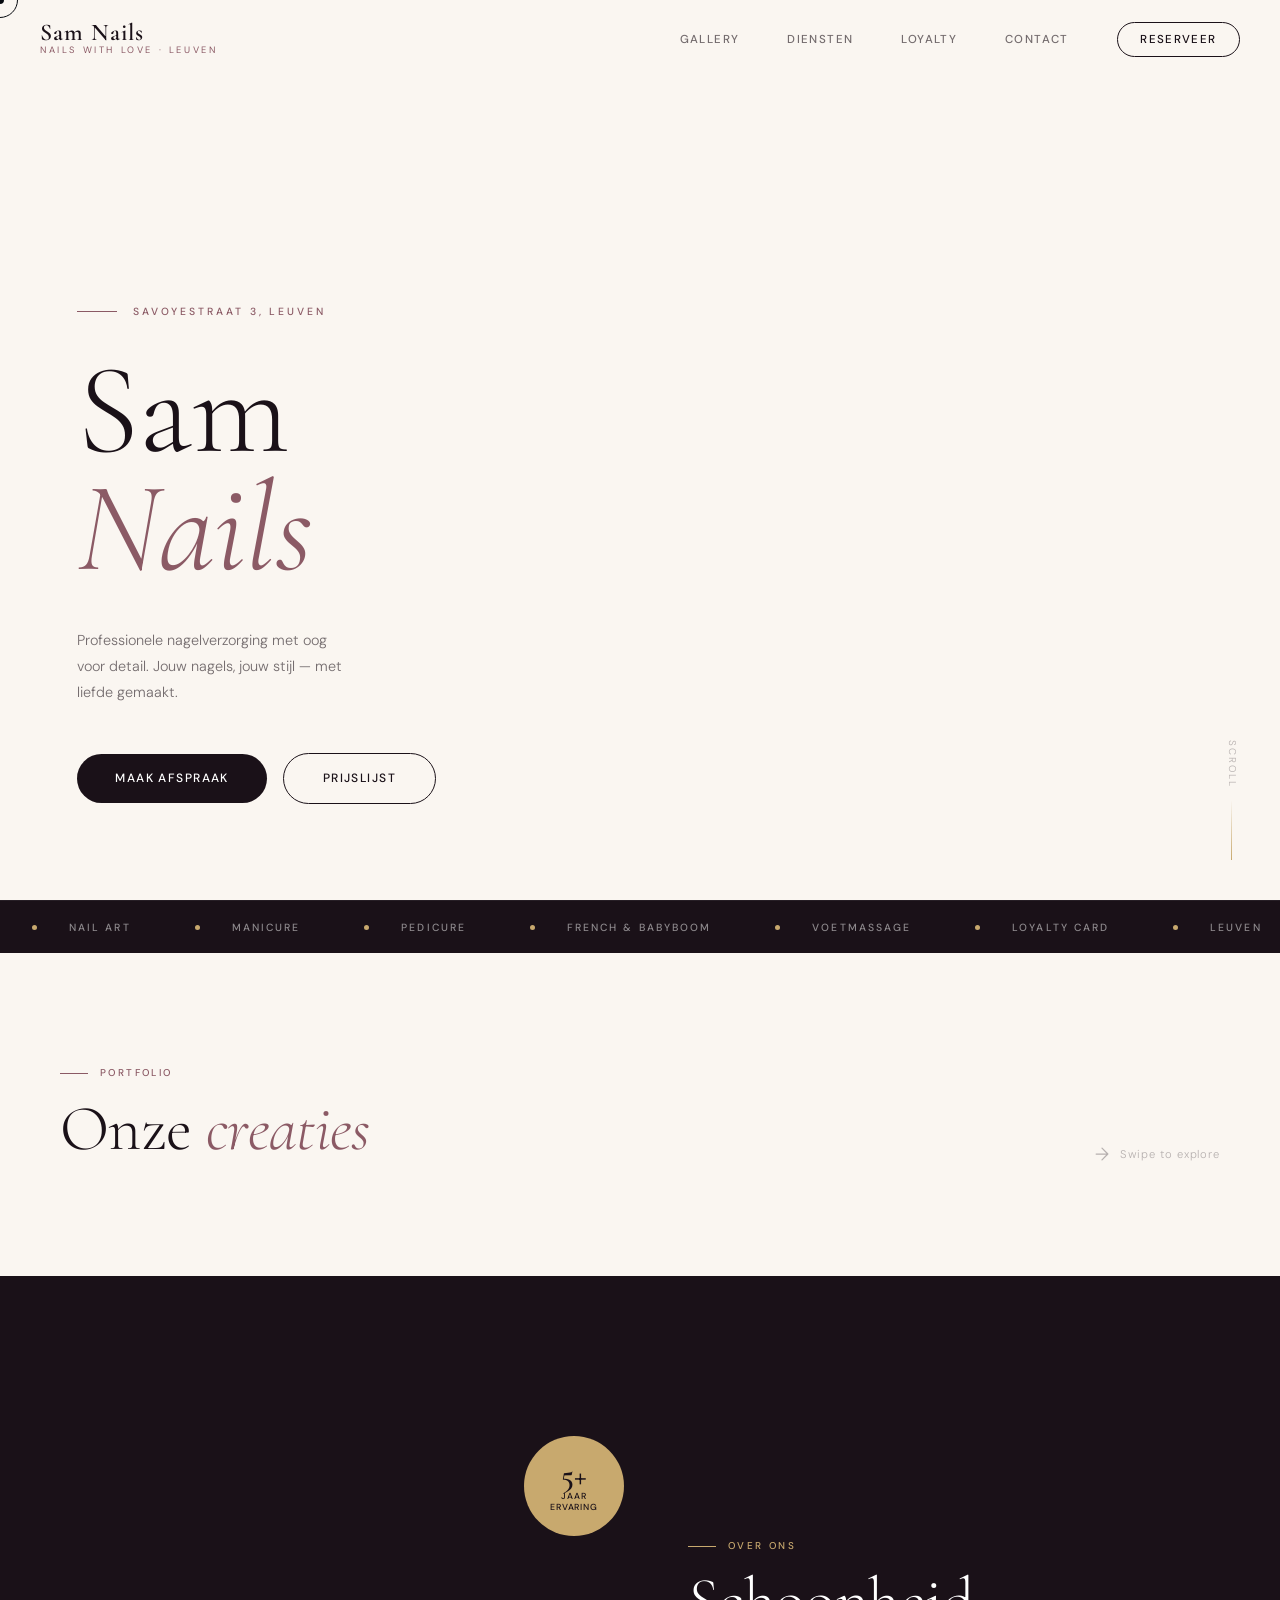
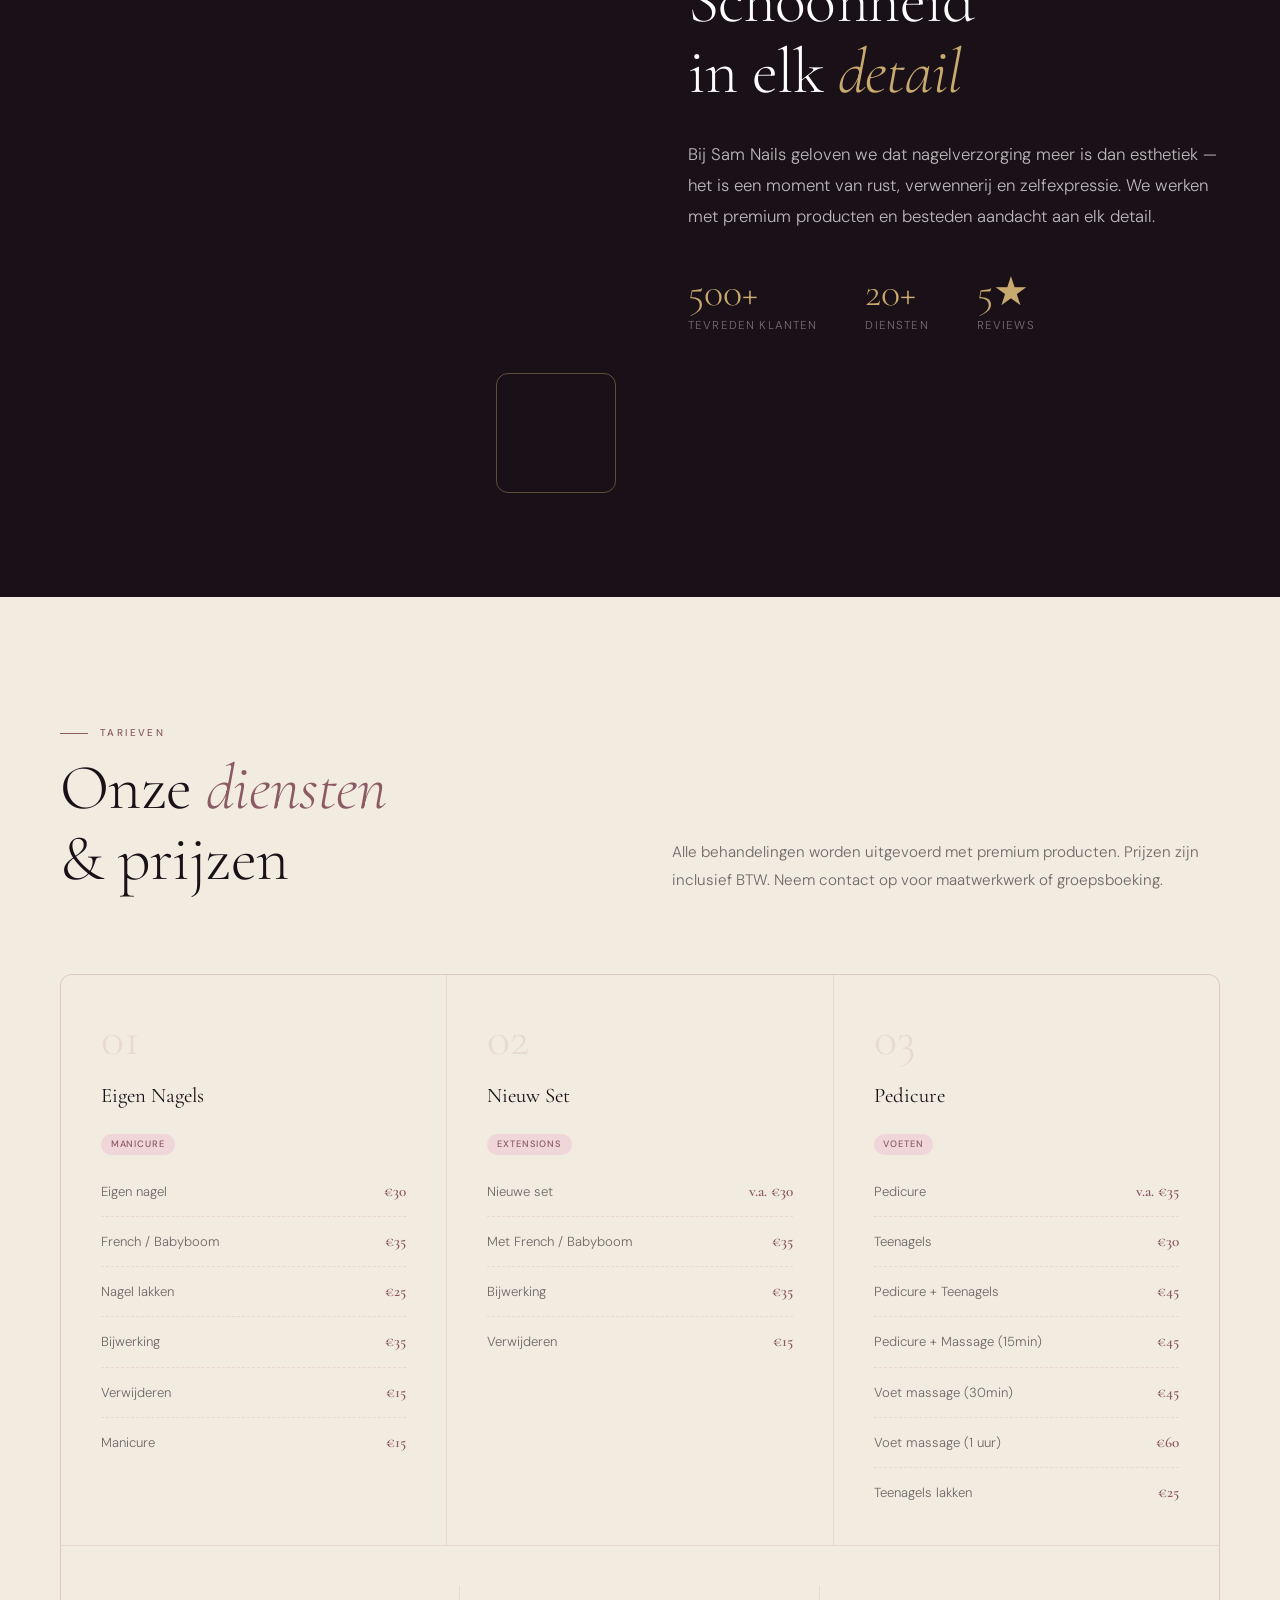
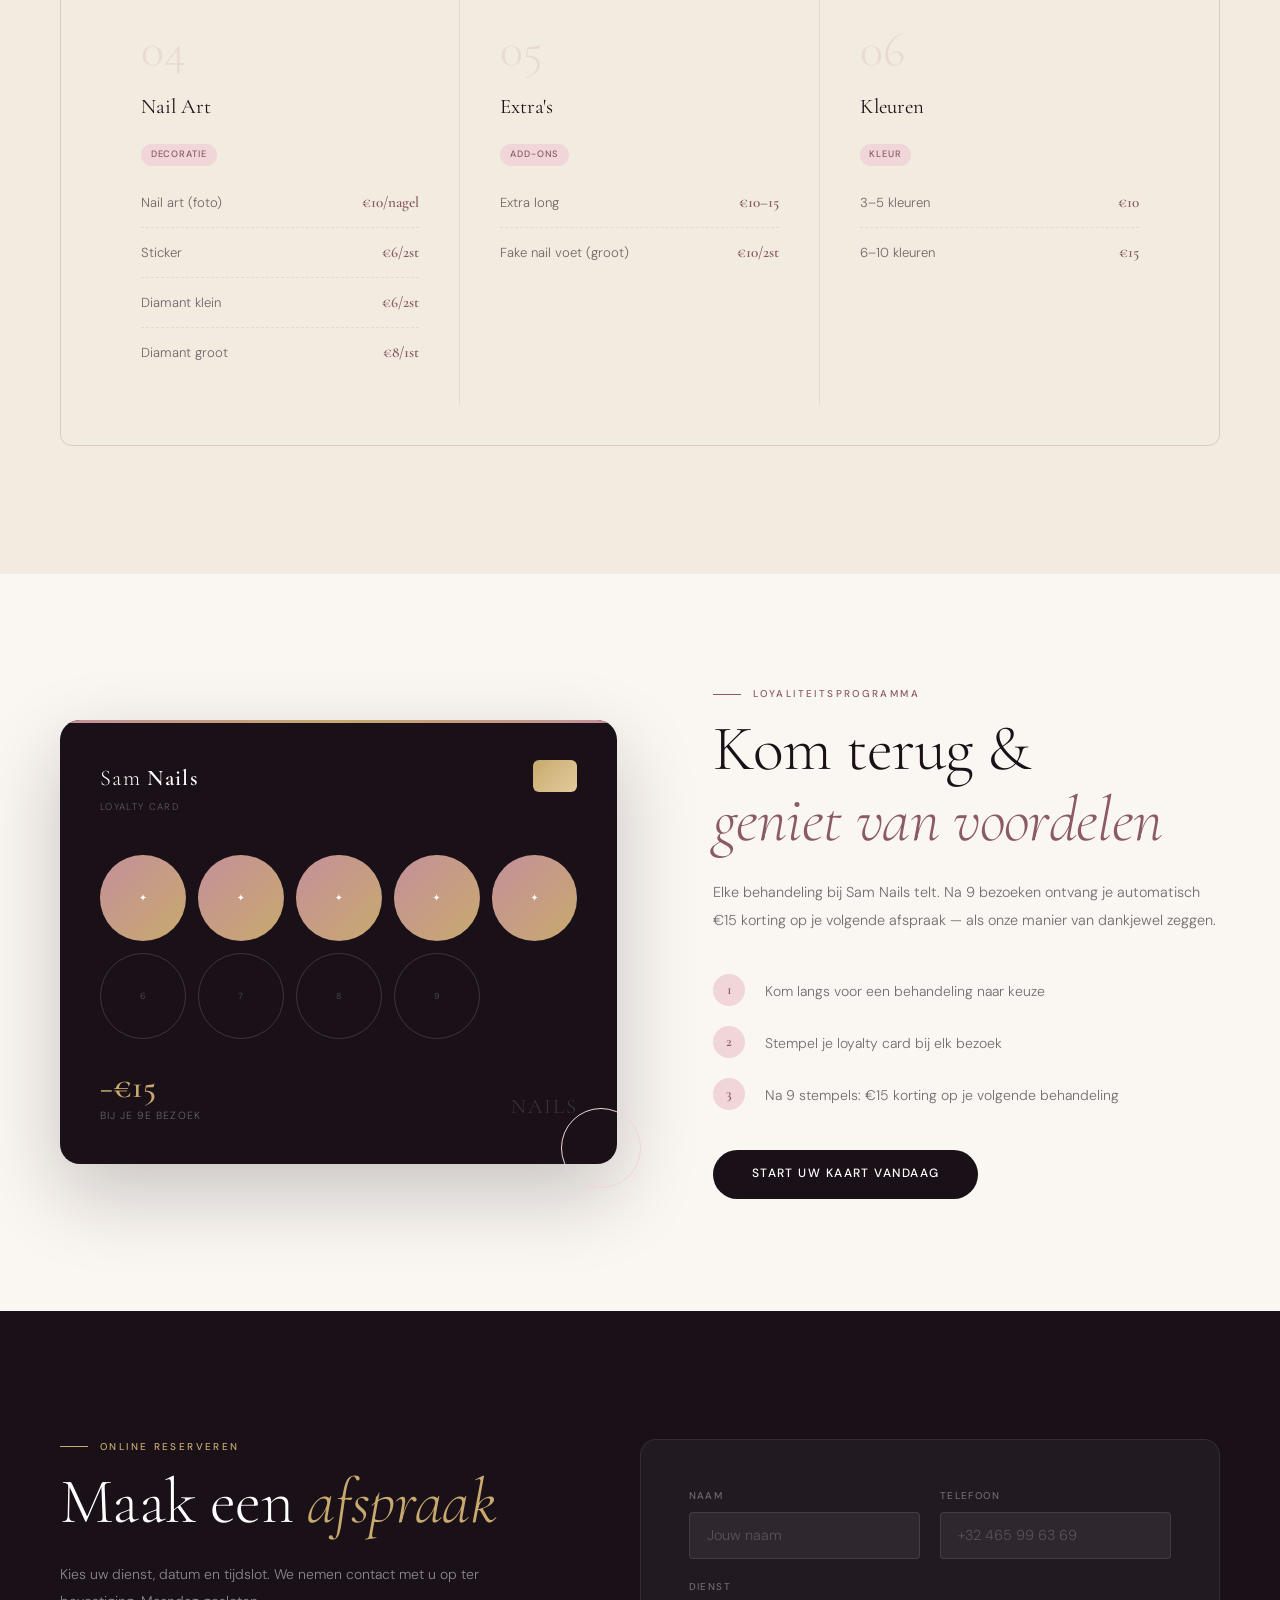
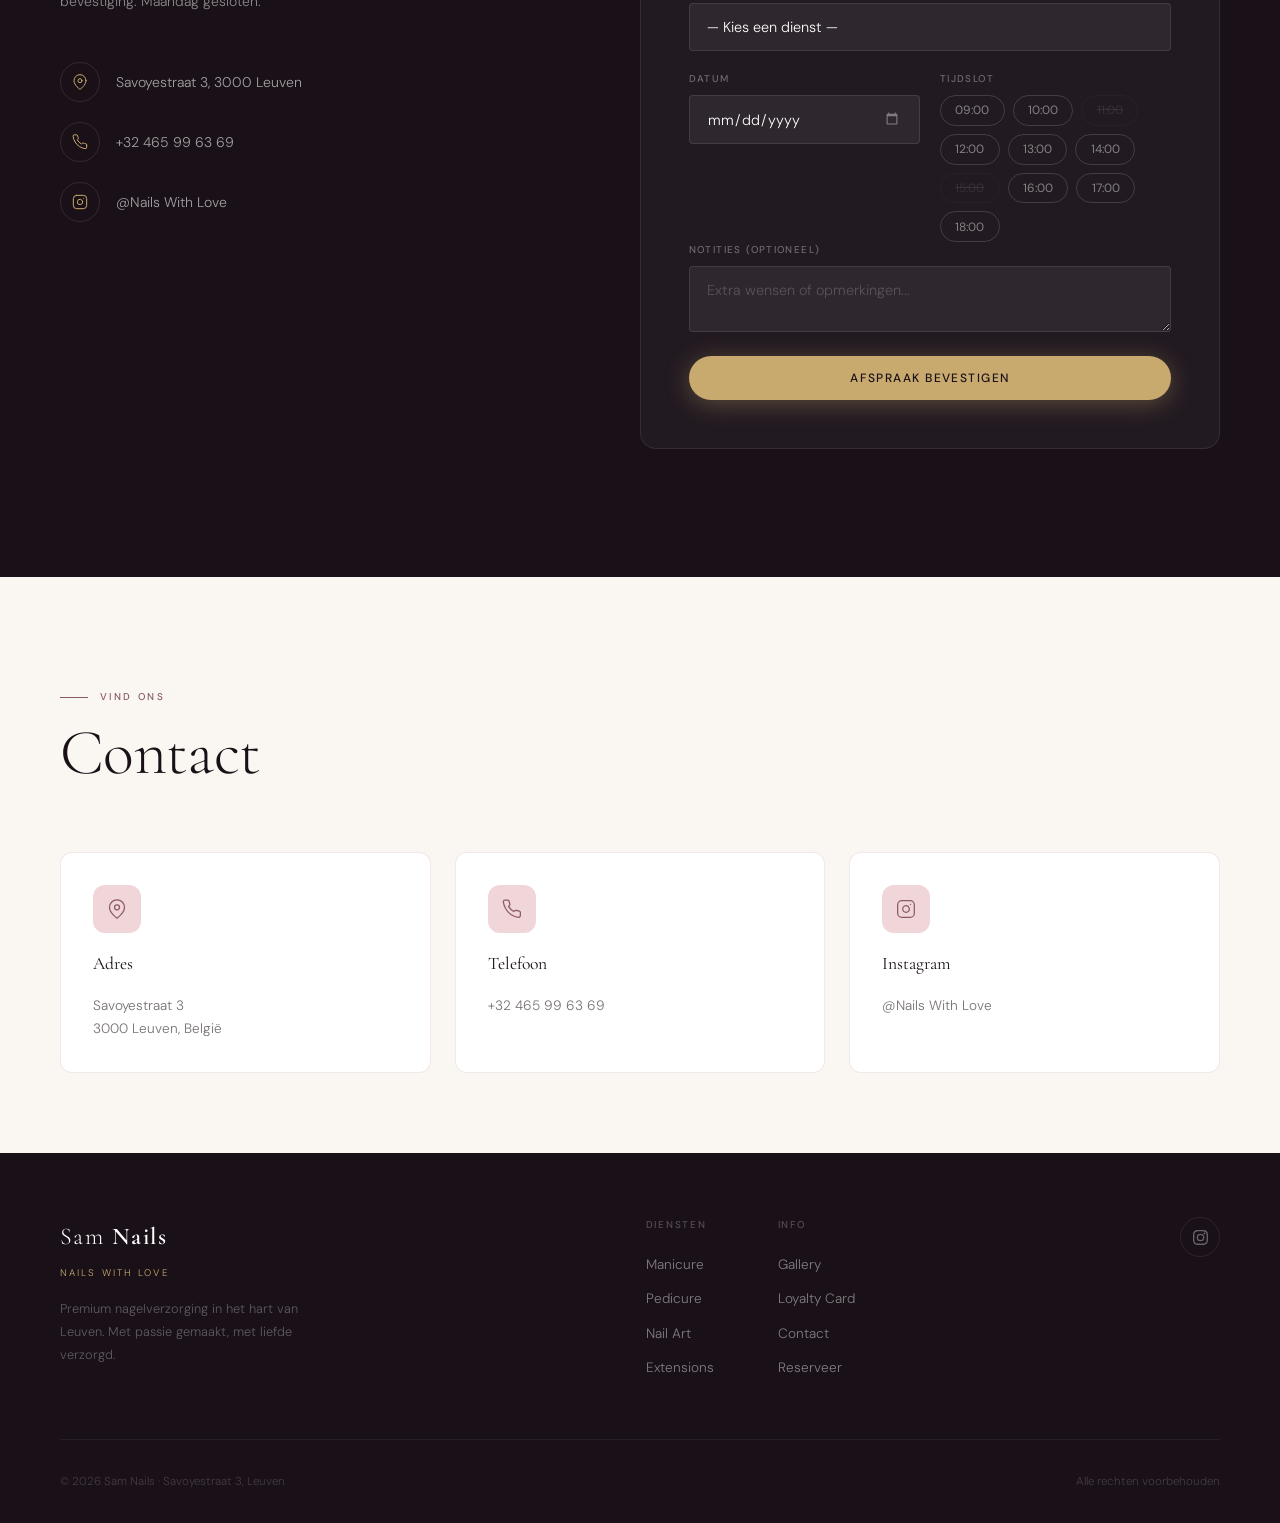
==== index.html @ f81d66c1 "Initial: Sam Nails — modern Webflow-style redesign with custom cursor, marquee, horizontal gallery, " ====
<!DOCTYPE html>
<html lang="nl">
<head>
  <meta charset="UTF-8" />
  <meta name="viewport" content="width=device-width, initial-scale=1.0" />
  <title>Sam Nails — Nails With Love · Leuven</title>
  <link rel="preconnect" href="https://fonts.googleapis.com" />
  <link rel="preconnect" href="https://fonts.gstatic.com" crossorigin />
  <link href="https://fonts.googleapis.com/css2?family=Cormorant+Garamond:ital,wght@0,300;0,400;0,600;0,700;1,300;1,400;1,600&family=DM+Sans:ital,opsz,wght@0,9..40,300;0,9..40,400;0,9..40,500;1,9..40,300&display=swap" rel="stylesheet" />
  <style>
/* ================================================================
   DESIGN TOKENS
   ================================================================ */
:root {
  --cream:   #FAF6F1;
  --ivory:   #F2EBE0;
  --blush:   #F0D5D9;
  --rose:    #C4909A;
  --rose-d:  #8B5A65;
  --gold:    #C8A96E;
  --gold-l:  #E2CC9C;
  --ink:     #1A1118;
  --ink-60:  rgba(26,17,24,0.6);
  --ink-30:  rgba(26,17,24,0.3);
  --white:   #FFFFFF;
  --border:  rgba(196,144,154,0.22);

  --serif: 'Cormorant Garamond', Georgia, serif;
  --sans:  'DM Sans', system-ui, sans-serif;

  --ease-out: cubic-bezier(0.16, 1, 0.3, 1);
  --ease-in-out: cubic-bezier(0.76, 0, 0.24, 1);

  --nav-h: 76px;
  --r: 4px;
}

/* ================================================================
   RESET
   ================================================================ */
*, *::before, *::after { box-sizing: border-box; margin: 0; padding: 0; }
html { scroll-behavior: smooth; font-size: 16px; }
body {
  background: var(--cream);
  color: var(--ink);
  font-family: var(--sans);
  font-weight: 300;
  line-height: 1.65;
  overflow-x: hidden;
  cursor: none;
}
a { color: inherit; text-decoration: none; }
img { display: block; max-width: 100%; }
button { border: none; background: none; cursor: none; font-family: inherit; }
ul { list-style: none; }
.container { max-width: 1240px; margin: 0 auto; padding: 0 2.5rem; }

/* ================================================================
   CUSTOM CURSOR
   ================================================================ */
#cursor {
  position: fixed;
  top: 0; left: 0;
  pointer-events: none;
  z-index: 9999;
  mix-blend-mode: difference;
}
.cursor-dot {
  position: absolute;
  width: 8px; height: 8px;
  background: var(--white);
  border-radius: 50%;
  transform: translate(-50%, -50%);
  transition: transform 0.1s var(--ease-out), width 0.3s var(--ease-out), height 0.3s var(--ease-out);
}
.cursor-ring {
  position: absolute;
  width: 36px; height: 36px;
  border: 1px solid var(--white);
  border-radius: 50%;
  transform: translate(-50%, -50%);
  transition: transform 0.35s var(--ease-out), width 0.3s var(--ease-out), height 0.3s var(--ease-out), opacity 0.3s;
}
body.cursor-hover .cursor-dot  { width: 56px; height: 56px; }
body.cursor-hover .cursor-ring { opacity: 0; }

/* ================================================================
   LOADER
   ================================================================ */
#loader {
  position: fixed;
  inset: 0;
  z-index: 9000;
  background: var(--ink);
  display: flex;
  align-items: center;
  justify-content: center;
  flex-direction: column;
  gap: 1.5rem;
  transition: opacity 0.7s var(--ease-out), visibility 0.7s;
}
#loader.out { opacity: 0; visibility: hidden; }
.loader-brand {
  font-family: var(--serif);
  font-size: clamp(2.5rem, 6vw, 5rem);
  font-weight: 300;
  color: var(--white);
  letter-spacing: 0.12em;
  overflow: hidden;
}
.loader-brand span {
  display: inline-block;
  transform: translateY(100%);
  animation: loaderUp 0.9s var(--ease-out) 0.2s forwards;
}
.loader-line {
  width: 0;
  height: 1px;
  background: var(--gold);
  animation: loaderLine 1.2s var(--ease-out) 0.4s forwards;
}
@keyframes loaderUp { to { transform: translateY(0); } }
@keyframes loaderLine { to { width: 180px; } }

/* ================================================================
   NAV
   ================================================================ */
.nav {
  position: fixed;
  top: 0; left: 0; right: 0;
  z-index: 500;
  height: var(--nav-h);
  display: flex;
  align-items: center;
  justify-content: space-between;
  padding: 0 2.5rem;
  transition: background 0.5s var(--ease-out);
}
.nav.scrolled {
  background: rgba(250,246,241,0.88);
  backdrop-filter: blur(24px);
  -webkit-backdrop-filter: blur(24px);
  border-bottom: 1px solid var(--border);
}
.nav-brand {
  display: flex;
  flex-direction: column;
  gap: 1px;
  line-height: 1;
}
.nav-brand-name {
  font-family: var(--serif);
  font-size: 1.5rem;
  font-weight: 600;
  letter-spacing: 0.04em;
}
.nav-brand-tag {
  font-size: 0.58rem;
  font-weight: 400;
  letter-spacing: 0.28em;
  text-transform: uppercase;
  color: var(--rose-d);
}
.nav-links {
  display: flex;
  align-items: center;
  gap: 3rem;
}
.nav-links a {
  font-size: 0.72rem;
  font-weight: 500;
  letter-spacing: 0.12em;
  text-transform: uppercase;
  color: var(--ink-60);
  transition: color 0.3s;
  position: relative;
  padding-bottom: 2px;
}
.nav-links a::after {
  content: '';
  position: absolute;
  bottom: 0; left: 0;
  width: 0; height: 1px;
  background: var(--gold);
  transition: width 0.4s var(--ease-out);
}
.nav-links a:hover { color: var(--ink); }
.nav-links a:hover::after { width: 100%; }
.nav-book {
  padding: 0.55rem 1.4rem !important;
  border: 1px solid var(--ink) !important;
  border-radius: 100px !important;
  color: var(--ink) !important;
  font-size: 0.72rem;
  transition: background 0.3s, color 0.3s !important;
}
.nav-book::after { display: none !important; }
.nav-book:hover { background: var(--ink) !important; color: var(--white) !important; }

.hamburger {
  display: none;
  flex-direction: column;
  gap: 5px;
  padding: 6px;
}
.hamburger span {
  display: block;
  width: 24px; height: 1px;
  background: var(--ink);
  transition: all 0.35s var(--ease-out);
}
.hamburger.open span:nth-child(1) { transform: translateY(6px) rotate(45deg); }
.hamburger.open span:nth-child(2) { opacity: 0; width: 0; }
.hamburger.open span:nth-child(3) { transform: translateY(-6px) rotate(-45deg); }

.mobile-menu {
  position: fixed;
  inset: var(--nav-h) 0 0 0;
  background: var(--cream);
  z-index: 499;
  display: flex;
  flex-direction: column;
  align-items: center;
  justify-content: center;
  gap: 3rem;
  clip-path: polygon(0 0, 100% 0, 100% 0, 0 0);
  transition: clip-path 0.6s var(--ease-out);
}
.mobile-menu.open { clip-path: polygon(0 0, 100% 0, 100% 100%, 0 100%); }
.mobile-menu a {
  font-family: var(--serif);
  font-size: clamp(2.5rem, 8vw, 4rem);
  font-weight: 300;
  letter-spacing: 0.04em;
  color: var(--ink);
  transition: color 0.3s;
}
.mobile-menu a:hover { color: var(--rose-d); }

/* ================================================================
   HERO
   ================================================================ */
.hero {
  position: relative;
  height: 100dvh;
  min-height: 700px;
  overflow: hidden;
  display: grid;
  grid-template-columns: 1fr 1fr;
}

.hero-left {
  position: relative;
  z-index: 2;
  display: flex;
  flex-direction: column;
  justify-content: flex-end;
  padding: 0 4rem 6rem clamp(2rem, 6vw, 6rem);
  background: var(--cream);
}

.hero-right {
  position: relative;
  overflow: hidden;
}
.hero-right img {
  position: absolute;
  inset: 0;
  width: 100%;
  height: 100%;
  object-fit: cover;
  object-position: center top;
  transform: scale(1.12);
  animation: heroReveal 1.6s var(--ease-out) 1.4s forwards;
}
@keyframes heroReveal {
  to { transform: scale(1); }
}
.hero-right::before {
  content: '';
  position: absolute;
  inset: 0;
  background: linear-gradient(to right, var(--cream) 0%, transparent 30%);
  z-index: 1;
}

.hero-overline {
  font-size: 0.65rem;
  font-weight: 500;
  letter-spacing: 0.28em;
  text-transform: uppercase;
  color: var(--rose-d);
  margin-bottom: 2rem;
  display: flex;
  align-items: center;
  gap: 1rem;
  overflow: hidden;
}
.hero-overline::before {
  content: '';
  display: block;
  width: 40px; height: 1px;
  background: var(--rose-d);
}
.hero-overline span {
  display: inline-block;
  transform: translateY(120%);
  animation: slideUp 0.9s var(--ease-out) 1.4s forwards;
}

.hero-title {
  font-family: var(--serif);
  font-weight: 300;
  line-height: 0.92;
  letter-spacing: -0.02em;
  color: var(--ink);
  overflow: hidden;
  margin-bottom: 2.5rem;
}
.hero-title .word {
  display: block;
  overflow: hidden;
}
.hero-title .word span {
  display: block;
  transform: translateY(110%);
}
.hero-title .word:nth-child(1) span { animation: slideUp 1s var(--ease-out) 1.5s forwards; font-size: clamp(5rem, 10vw, 9rem); }
.hero-title .word:nth-child(2) span { animation: slideUp 1s var(--ease-out) 1.62s forwards; font-size: clamp(5rem, 10vw, 9rem); font-style: italic; color: var(--rose-d); }

.hero-sub {
  font-size: 0.9rem;
  color: var(--ink-60);
  max-width: 280px;
  line-height: 1.8;
  margin-bottom: 3rem;
  opacity: 0;
  animation: fadeIn 0.8s var(--ease-out) 1.9s forwards;
}

.hero-actions {
  display: flex;
  gap: 1rem;
  align-items: center;
  opacity: 0;
  animation: fadeIn 0.8s var(--ease-out) 2.1s forwards;
}

.hero-scroll-hint {
  position: absolute;
  bottom: 2.5rem;
  right: 2.5rem;
  z-index: 3;
  writing-mode: vertical-rl;
  font-size: 0.62rem;
  letter-spacing: 0.2em;
  text-transform: uppercase;
  color: var(--ink-30);
  display: flex;
  align-items: center;
  gap: 0.75rem;
  opacity: 0;
  animation: fadeIn 1s var(--ease-out) 2.4s forwards;
}
.hero-scroll-hint::after {
  content: '';
  display: block;
  width: 1px; height: 60px;
  background: linear-gradient(to bottom, transparent, var(--gold));
}

@keyframes slideUp { to { transform: translateY(0); } }
@keyframes fadeIn  { to { opacity: 1; } }

/* ================================================================
   MARQUEE STRIP
   ================================================================ */
.marquee-strip {
  overflow: hidden;
  background: var(--ink);
  padding: 1.1rem 0;
  border-top: 1px solid rgba(255,255,255,0.06);
}
.marquee-track {
  display: flex;
  gap: 0;
  width: max-content;
  animation: marquee 22s linear infinite;
}
.marquee-item {
  display: flex;
  align-items: center;
  gap: 2rem;
  padding: 0 2rem;
  white-space: nowrap;
  font-size: 0.65rem;
  font-weight: 500;
  letter-spacing: 0.2em;
  text-transform: uppercase;
  color: rgba(255,255,255,0.5);
}
.marquee-item .dot {
  width: 5px; height: 5px;
  border-radius: 50%;
  background: var(--gold);
  flex-shrink: 0;
}
@keyframes marquee { to { transform: translateX(-50%); } }

/* ================================================================
   GALLERY SCROLL (horizontal)
   ================================================================ */
.gallery-section {
  padding: 7rem 0 0;
  overflow: hidden;
}
.gallery-header {
  display: flex;
  align-items: flex-end;
  justify-content: space-between;
  margin-bottom: 3rem;
  padding: 0 2.5rem;
  max-width: 1240px;
  margin-left: auto;
  margin-right: auto;
}
.label-tag {
  font-size: 0.62rem;
  font-weight: 500;
  letter-spacing: 0.24em;
  text-transform: uppercase;
  color: var(--rose-d);
  margin-bottom: 0.75rem;
  display: flex;
  align-items: center;
  gap: 0.75rem;
}
.label-tag::before {
  content: '';
  display: block;
  width: 28px; height: 1px;
  background: var(--rose-d);
}
.section-heading {
  font-family: var(--serif);
  font-size: clamp(2.5rem, 5vw, 4rem);
  font-weight: 300;
  line-height: 1.1;
  letter-spacing: -0.01em;
}
.section-heading em { font-style: italic; color: var(--rose-d); }
.gallery-scroll-hint {
  font-size: 0.7rem;
  color: var(--ink-30);
  letter-spacing: 0.08em;
  display: flex;
  align-items: center;
  gap: 0.5rem;
}
.gallery-scroll-hint svg { width: 20px; height: 20px; stroke: var(--ink-30); }

.gallery-track {
  display: flex;
  gap: 1.2rem;
  padding: 0 2.5rem 4rem;
  overflow-x: auto;
  scroll-snap-type: x mandatory;
  scrollbar-width: none;
  -ms-overflow-style: none;
  cursor: grab;
}
.gallery-track:active { cursor: grabbing; }
.gallery-track::-webkit-scrollbar { display: none; }

.gallery-card {
  flex-shrink: 0;
  scroll-snap-align: start;
  position: relative;
  overflow: hidden;
  border-radius: 12px;
}
.gallery-card img {
  width: 100%;
  height: 100%;
  object-fit: cover;
  display: block;
  transition: transform 0.7s var(--ease-out);
}
.gallery-card:hover img { transform: scale(1.06); }
.gallery-card-label {
  position: absolute;
  bottom: 1.2rem;
  left: 1.2rem;
  background: rgba(250,246,241,0.92);
  backdrop-filter: blur(8px);
  padding: 0.4rem 0.9rem;
  border-radius: 100px;
  font-size: 0.7rem;
  font-weight: 500;
  letter-spacing: 0.08em;
  color: var(--ink);
  transform: translateY(8px);
  opacity: 0;
  transition: transform 0.4s var(--ease-out), opacity 0.4s;
}
.gallery-card:hover .gallery-card-label { opacity: 1; transform: translateY(0); }

.gc-tall  { width: 280px; height: 420px; }
.gc-short { width: 260px; height: 340px; align-self: flex-end; }
.gc-wide  { width: 340px; height: 380px; }

/* ================================================================
   ABOUT / PHILOSOPHY
   ================================================================ */
.about-section {
  padding: 8rem 0;
  background: var(--ink);
  color: var(--white);
  position: relative;
  overflow: hidden;
}
.about-inner {
  display: grid;
  grid-template-columns: 1fr 1fr;
  gap: 6rem;
  align-items: center;
}
.about-img-wrap {
  position: relative;
}
.about-img-frame {
  position: relative;
  border-radius: 12px;
  overflow: hidden;
  aspect-ratio: 4/5;
}
.about-img-frame img {
  width: 100%;
  height: 100%;
  object-fit: cover;
  display: block;
}
.about-img-accent {
  position: absolute;
  bottom: -1.5rem;
  right: -1.5rem;
  width: 120px; height: 120px;
  border: 1px solid rgba(200,169,110,0.4);
  border-radius: 12px;
}
.about-badge {
  position: absolute;
  top: 2rem; right: -2rem;
  width: 100px; height: 100px;
  background: var(--gold);
  border-radius: 50%;
  display: flex;
  flex-direction: column;
  align-items: center;
  justify-content: center;
  gap: 0;
}
.about-badge-num {
  font-family: var(--serif);
  font-size: 2rem;
  font-weight: 600;
  color: var(--ink);
  line-height: 1;
}
.about-badge-text {
  font-size: 0.55rem;
  font-weight: 500;
  letter-spacing: 0.1em;
  text-transform: uppercase;
  color: var(--ink);
  text-align: center;
  line-height: 1.3;
}

.about-content .label-tag { color: var(--gold); }
.about-content .label-tag::before { background: var(--gold); }
.about-content .section-heading { color: var(--white); margin-bottom: 2rem; }
.about-content .section-heading em { color: var(--gold); }
.about-lead {
  font-size: 1.05rem;
  color: rgba(255,255,255,0.7);
  line-height: 1.85;
  margin-bottom: 2.5rem;
}
.about-stats {
  display: flex;
  gap: 3rem;
}
.stat-num {
  font-family: var(--serif);
  font-size: 2.5rem;
  font-weight: 300;
  color: var(--gold);
  line-height: 1;
  margin-bottom: 0.25rem;
}
.stat-label {
  font-size: 0.72rem;
  letter-spacing: 0.1em;
  text-transform: uppercase;
  color: rgba(255,255,255,0.4);
}

/* ================================================================
   SERVICES / PRICE
   ================================================================ */
.services-section {
  padding: 8rem 0;
  background: var(--ivory);
}
.services-header {
  display: grid;
  grid-template-columns: 1fr 1fr;
  gap: 4rem;
  margin-bottom: 5rem;
  align-items: end;
}
.services-intro {
  font-size: 0.95rem;
  color: var(--ink-60);
  line-height: 1.85;
}
.services-grid {
  display: grid;
  grid-template-columns: repeat(3, 1fr);
  gap: 1px;
  background: var(--border);
  border: 1px solid var(--border);
  border-radius: 12px;
  overflow: hidden;
}
.service-block {
  background: var(--ivory);
  padding: 2.5rem;
  transition: background 0.4s var(--ease-out);
  position: relative;
}
.service-block:hover { background: var(--cream); }
.service-num {
  font-family: var(--serif);
  font-size: 3rem;
  font-weight: 300;
  color: rgba(196,144,154,0.2);
  line-height: 1;
  margin-bottom: 1rem;
  transition: color 0.4s;
}
.service-block:hover .service-num { color: var(--rose); }
.service-name {
  font-family: var(--serif);
  font-size: 1.3rem;
  font-weight: 400;
  margin-bottom: 0.5rem;
}
.service-items {
  margin-top: 1.5rem;
  display: flex;
  flex-direction: column;
  gap: 0.75rem;
}
.service-item {
  display: flex;
  justify-content: space-between;
  align-items: baseline;
  gap: 0.5rem;
  font-size: 0.82rem;
  color: var(--ink-60);
  padding-bottom: 0.75rem;
  border-bottom: 1px dashed var(--border);
}
.service-item:last-child { border-bottom: none; padding-bottom: 0; }
.service-price {
  font-family: var(--serif);
  font-size: 0.95rem;
  font-weight: 600;
  color: var(--rose-d);
  white-space: nowrap;
}
.service-tag {
  display: inline-block;
  background: var(--blush);
  color: var(--rose-d);
  font-size: 0.58rem;
  font-weight: 500;
  letter-spacing: 0.1em;
  text-transform: uppercase;
  padding: 0.2rem 0.6rem;
  border-radius: 100px;
  margin-top: 0.75rem;
}

/* FULL-WIDTH SERVICE */
.service-block-full {
  grid-column: 1 / -1;
  display: grid;
  grid-template-columns: 1fr 1fr 1fr;
  gap: 0;
}
.service-block-full .service-inner {
  padding: 2.5rem;
  border-right: 1px solid var(--border);
}
.service-block-full .service-inner:last-child { border-right: none; }

/* ================================================================
   LOYALTY
   ================================================================ */
.loyalty-section {
  padding: 7rem 0;
  background: var(--cream);
  overflow: hidden;
}
.loyalty-inner {
  display: grid;
  grid-template-columns: 1.1fr 1fr;
  gap: 6rem;
  align-items: center;
}
.loyalty-visual {
  position: relative;
}
.loyalty-card-ui {
  background: var(--ink);
  border-radius: 20px;
  padding: 2.5rem;
  position: relative;
  overflow: hidden;
  box-shadow: 0 30px 80px rgba(26,17,24,0.22);
}
.loyalty-card-ui::before {
  content: '';
  position: absolute;
  top: 0; left: 0; right: 0;
  height: 3px;
  background: linear-gradient(90deg, var(--rose), var(--gold), var(--rose));
}
.lc-top {
  display: flex;
  justify-content: space-between;
  align-items: flex-start;
  margin-bottom: 2.5rem;
}
.lc-brand {
  font-family: var(--serif);
  font-size: 1.4rem;
  font-weight: 300;
  color: var(--white);
  letter-spacing: 0.06em;
}
.lc-brand strong { font-weight: 600; }
.lc-chip {
  width: 44px; height: 32px;
  background: linear-gradient(135deg, var(--gold), var(--gold-l));
  border-radius: 6px;
}
.lc-dots {
  display: grid;
  grid-template-columns: repeat(5, 1fr);
  gap: 0.75rem;
  margin-bottom: 2rem;
}
.lc-dot {
  aspect-ratio: 1;
  border-radius: 50%;
  border: 1px solid rgba(255,255,255,0.15);
  display: flex;
  align-items: center;
  justify-content: center;
  font-size: 0.55rem;
  color: rgba(255,255,255,0.25);
  transition: all 0.3s;
}
.lc-dot.filled {
  background: linear-gradient(135deg, var(--rose), var(--gold));
  border-color: transparent;
  color: var(--white);
}
.lc-dot.filled::after { content: '✦'; font-size: 0.6rem; }
.lc-dot:not(.filled)::after { content: attr(data-n); }
.lc-bottom {
  display: flex;
  justify-content: space-between;
  align-items: flex-end;
}
.lc-reward {
  font-family: var(--serif);
  font-size: 2rem;
  font-weight: 600;
  color: var(--gold);
  line-height: 1;
}
.lc-reward-label {
  font-size: 0.65rem;
  color: rgba(255,255,255,0.35);
  letter-spacing: 0.1em;
  text-transform: uppercase;
  margin-top: 0.25rem;
}
.loyalty-deco {
  position: absolute;
  bottom: -1.5rem;
  right: -1.5rem;
  width: 80px; height: 80px;
  border: 1px solid var(--blush);
  border-radius: 50%;
}

.loyalty-text .label-tag { margin-bottom: 0.75rem; }
.loyalty-text .section-heading { margin-bottom: 1.5rem; }
.loyalty-text .section-heading em { color: var(--rose-d); }
.loyalty-desc {
  font-size: 0.9rem;
  color: var(--ink-60);
  line-height: 1.9;
  margin-bottom: 2.5rem;
}
.loyalty-steps {
  display: flex;
  flex-direction: column;
  gap: 1.25rem;
  margin-bottom: 2.5rem;
}
.loyalty-step {
  display: flex;
  gap: 1.25rem;
  align-items: flex-start;
}
.step-num {
  flex-shrink: 0;
  width: 32px; height: 32px;
  background: var(--blush);
  border-radius: 50%;
  display: flex;
  align-items: center;
  justify-content: center;
  font-family: var(--serif);
  font-size: 0.9rem;
  font-weight: 600;
  color: var(--rose-d);
}
.step-text {
  font-size: 0.875rem;
  color: var(--ink-60);
  padding-top: 0.35rem;
  line-height: 1.6;
}

/* ================================================================
   BOOKING
   ================================================================ */
.booking-section {
  padding: 8rem 0;
  background: var(--ink);
  color: var(--white);
}
.booking-inner {
  display: grid;
  grid-template-columns: 1fr 1.2fr;
  gap: 6rem;
  align-items: start;
}
.booking-info .label-tag { color: var(--gold); }
.booking-info .label-tag::before { background: var(--gold); }
.booking-info .section-heading { color: var(--white); margin-bottom: 1.5rem; }
.booking-info .section-heading em { color: var(--gold); }
.booking-info-text {
  font-size: 0.875rem;
  color: rgba(255,255,255,0.5);
  line-height: 1.9;
  margin-bottom: 3rem;
}
.booking-contact-list {
  display: flex;
  flex-direction: column;
  gap: 1.25rem;
}
.booking-contact-item {
  display: flex;
  align-items: center;
  gap: 1rem;
  font-size: 0.875rem;
  color: rgba(255,255,255,0.6);
}
.booking-contact-icon {
  width: 40px; height: 40px;
  border: 1px solid rgba(255,255,255,0.1);
  border-radius: 50%;
  display: flex;
  align-items: center;
  justify-content: center;
  flex-shrink: 0;
}
.booking-contact-icon svg { width: 16px; height: 16px; stroke: var(--gold); fill: none; stroke-width: 1.5; stroke-linecap: round; stroke-linejoin: round; }

/* FORM */
.booking-form-wrap {
  background: rgba(255,255,255,0.04);
  border: 1px solid rgba(255,255,255,0.08);
  border-radius: 16px;
  padding: 3rem;
}
.form-row {
  display: grid;
  grid-template-columns: 1fr 1fr;
  gap: 1.25rem;
}
.form-group {
  display: flex;
  flex-direction: column;
  gap: 0.5rem;
  margin-bottom: 1.25rem;
}
.form-group:last-child { margin-bottom: 0; }
.form-label {
  font-size: 0.62rem;
  font-weight: 500;
  letter-spacing: 0.14em;
  text-transform: uppercase;
  color: rgba(255,255,255,0.35);
}
.form-group input,
.form-group select,
.form-group textarea {
  background: rgba(255,255,255,0.06);
  border: 1px solid rgba(255,255,255,0.1);
  border-radius: var(--r);
  color: var(--white);
  font-family: var(--sans);
  font-size: 0.9rem;
  font-weight: 300;
  padding: 0.85rem 1.1rem;
  outline: none;
  width: 100%;
  transition: border-color 0.3s, background 0.3s;
  -webkit-appearance: none;
}
.form-group input::placeholder,
.form-group textarea::placeholder { color: rgba(255,255,255,0.2); }
.form-group input:focus,
.form-group select:focus,
.form-group textarea:focus {
  border-color: var(--gold);
  background: rgba(255,255,255,0.09);
}
.form-group select option { background: var(--ink); color: var(--white); }
.form-group input[type="date"]::-webkit-calendar-picker-indicator {
  filter: invert(1) opacity(0.4);
  cursor: pointer;
}
.form-error {
  font-size: 0.68rem;
  color: #e08080;
  display: none;
}
.has-error .form-error { display: block; }
.has-error input, .has-error select { border-color: #e08080 !important; }

.slots-wrap { display: flex; flex-wrap: wrap; gap: 0.5rem; }
.slot-btn {
  padding: 0.4rem 0.9rem;
  font-size: 0.75rem;
  font-weight: 400;
  border: 1px solid rgba(255,255,255,0.15);
  border-radius: 100px;
  color: rgba(255,255,255,0.45);
  background: transparent;
  transition: all 0.25s;
  font-family: var(--sans);
}
.slot-btn:hover:not(:disabled) { border-color: var(--gold); color: var(--gold); }
.slot-btn.active { background: var(--gold); border-color: var(--gold); color: var(--ink); font-weight: 500; }
.slot-btn:disabled { opacity: 0.2; cursor: not-allowed; text-decoration: line-through; }

.booking-success {
  display: none;
  flex-direction: column;
  align-items: center;
  text-align: center;
  gap: 1.5rem;
  padding: 4rem 2rem;
}
.booking-success.show { display: flex; animation: fadeIn 0.5s var(--ease-out); }
.success-icon {
  width: 72px; height: 72px;
  background: linear-gradient(135deg, var(--rose), var(--gold));
  border-radius: 50%;
  display: flex;
  align-items: center;
  justify-content: center;
  font-size: 1.8rem;
  animation: popIn 0.5s var(--ease-out);
}
@keyframes popIn { from { transform: scale(0); } to { transform: scale(1); } }
.booking-success h3 { font-family: var(--serif); font-size: 2rem; font-weight: 300; color: var(--white); }
.booking-success p { color: rgba(255,255,255,0.45); font-size: 0.875rem; }

/* ================================================================
   BUTTONS
   ================================================================ */
.btn {
  display: inline-flex;
  align-items: center;
  justify-content: center;
  gap: 0.5rem;
  padding: 0.9rem 2.4rem;
  font-family: var(--sans);
  font-size: 0.75rem;
  font-weight: 500;
  letter-spacing: 0.12em;
  text-transform: uppercase;
  border-radius: 100px;
  transition: all 0.4s var(--ease-out);
  position: relative;
  overflow: hidden;
}
.btn-dark {
  background: var(--ink);
  color: var(--white);
}
.btn-dark:hover {
  background: var(--rose-d);
  transform: translateY(-2px);
}
.btn-gold {
  background: var(--gold);
  color: var(--ink);
  box-shadow: 0 4px 24px rgba(200,169,110,0.35);
}
.btn-gold:hover {
  background: var(--gold-l);
  transform: translateY(-2px);
  box-shadow: 0 8px 32px rgba(200,169,110,0.45);
}
.btn-ghost {
  border: 1px solid rgba(255,255,255,0.2);
  color: var(--white);
  background: transparent;
}
.btn-ghost:hover {
  border-color: var(--gold);
  color: var(--gold);
  transform: translateY(-2px);
}
.btn-outline-dark {
  border: 1px solid var(--ink);
  color: var(--ink);
  background: transparent;
}
.btn-outline-dark:hover {
  background: var(--ink);
  color: var(--white);
  transform: translateY(-2px);
}
.btn-full { width: 100%; }

/* ================================================================
   CONTACT / FOOTER
   ================================================================ */
.contact-section {
  padding: 7rem 0 5rem;
  background: var(--cream);
}
.contact-grid {
  display: grid;
  grid-template-columns: repeat(3, 1fr);
  gap: 1.5rem;
  margin-top: 4rem;
}
.contact-card {
  border: 1px solid var(--border);
  border-radius: 12px;
  padding: 2rem;
  display: flex;
  flex-direction: column;
  gap: 1rem;
  transition: box-shadow 0.4s, transform 0.4s;
  background: var(--white);
}
.contact-card:hover { box-shadow: 0 12px 40px rgba(196,144,154,0.15); transform: translateY(-4px); }
.contact-icon {
  width: 48px; height: 48px;
  background: var(--blush);
  border-radius: 12px;
  display: flex;
  align-items: center;
  justify-content: center;
}
.contact-icon svg { width: 20px; height: 20px; stroke: var(--rose-d); fill: none; stroke-width: 1.5; stroke-linecap: round; stroke-linejoin: round; }
.contact-card h4 { font-family: var(--serif); font-size: 1.1rem; font-weight: 400; }
.contact-card p, .contact-card a { font-size: 0.85rem; color: var(--ink-60); line-height: 1.7; }
.contact-card a:hover { color: var(--rose-d); }

.footer {
  background: var(--ink);
  padding: 4rem 0 2rem;
}
.footer-top {
  display: flex;
  align-items: flex-start;
  justify-content: space-between;
  padding-bottom: 3rem;
  border-bottom: 1px solid rgba(255,255,255,0.06);
  margin-bottom: 2rem;
  gap: 2rem;
  flex-wrap: wrap;
}
.footer-brand { max-width: 260px; }
.footer-brand-name {
  font-family: var(--serif);
  font-size: 1.5rem;
  font-weight: 300;
  color: var(--white);
  letter-spacing: 0.06em;
  margin-bottom: 0.5rem;
}
.footer-brand-name strong { font-weight: 600; }
.footer-brand-tag {
  font-size: 0.6rem;
  letter-spacing: 0.22em;
  text-transform: uppercase;
  color: var(--gold);
}
.footer-desc {
  font-size: 0.8rem;
  color: rgba(255,255,255,0.3);
  line-height: 1.8;
  margin-top: 1rem;
}
.footer-nav {
  display: flex;
  gap: 4rem;
}
.footer-nav-col h5 {
  font-size: 0.62rem;
  font-weight: 500;
  letter-spacing: 0.18em;
  text-transform: uppercase;
  color: rgba(255,255,255,0.25);
  margin-bottom: 1.25rem;
}
.footer-nav-col a {
  display: block;
  font-size: 0.85rem;
  color: rgba(255,255,255,0.45);
  margin-bottom: 0.75rem;
  transition: color 0.25s;
}
.footer-nav-col a:hover { color: var(--gold); }
.footer-social { display: flex; gap: 0.75rem; }
.footer-social a {
  width: 40px; height: 40px;
  border: 1px solid rgba(255,255,255,0.08);
  border-radius: 50%;
  display: flex;
  align-items: center;
  justify-content: center;
  color: rgba(255,255,255,0.35);
  transition: all 0.3s;
}
.footer-social a:hover { border-color: var(--gold); color: var(--gold); }
.footer-social svg { width: 15px; height: 15px; fill: currentColor; }
.footer-bottom {
  display: flex;
  justify-content: space-between;
  align-items: center;
  font-size: 0.72rem;
  color: rgba(255,255,255,0.18);
  flex-wrap: wrap;
  gap: 1rem;
}

/* ================================================================
   REVEAL / ANIMATIONS
   ================================================================ */
.reveal {
  opacity: 0;
  transform: translateY(36px);
  transition: opacity 0.8s var(--ease-out), transform 0.8s var(--ease-out);
  transition-delay: var(--d, 0s);
}
.reveal.in { opacity: 1; transform: none; }

.reveal-left {
  opacity: 0;
  transform: translateX(-40px);
  transition: opacity 0.8s var(--ease-out), transform 0.8s var(--ease-out);
  transition-delay: var(--d, 0s);
}
.reveal-left.in { opacity: 1; transform: none; }

.reveal-right {
  opacity: 0;
  transform: translateX(40px);
  transition: opacity 0.8s var(--ease-out), transform 0.8s var(--ease-out);
  transition-delay: var(--d, 0s);
}
.reveal-right.in { opacity: 1; transform: none; }

/* ================================================================
   RESPONSIVE
   ================================================================ */
@media (max-width: 1024px) {
  .hero { grid-template-columns: 1fr; }
  .hero-right { display: none; }
  .hero-left { padding: 0 2rem 6rem; justify-content: flex-end; min-height: 100dvh; }
  .about-inner { grid-template-columns: 1fr; gap: 3rem; }
  .about-img-wrap { max-width: 400px; }
  .services-header { grid-template-columns: 1fr; gap: 1.5rem; }
  .services-grid { grid-template-columns: 1fr 1fr; }
  .service-block-full { grid-column: auto; display: block; }
  .service-block-full .service-inner { border-right: none; border-bottom: 1px solid var(--border); padding: 2rem; }
  .loyalty-inner { grid-template-columns: 1fr; }
  .booking-inner { grid-template-columns: 1fr; gap: 3rem; }
}
@media (max-width: 768px) {
  .nav-links { display: none; }
  .hamburger { display: flex; }
  .services-grid { grid-template-columns: 1fr; }
  .contact-grid { grid-template-columns: 1fr; }
  .footer-nav { gap: 2rem; flex-wrap: wrap; }
  .footer-top { flex-direction: column; }
}
@media (max-width: 600px) {
  .form-row { grid-template-columns: 1fr; }
  .booking-form-wrap { padding: 1.75rem; }
  .about-stats { gap: 2rem; }
  .footer-bottom { flex-direction: column; text-align: center; }
}
  </style>
</head>
<body>

<!-- LOADER -->
<div id="loader">
  <div class="loader-brand"><span>Sam Nails</span></div>
  <div class="loader-line"></div>
</div>

<!-- CURSOR -->
<div id="cursor">
  <div class="cursor-dot"></div>
  <div class="cursor-ring"></div>
</div>

<!-- NAV -->
<nav class="nav" id="nav">
  <div class="nav-brand">
    <span class="nav-brand-name">Sam Nails</span>
    <span class="nav-brand-tag">Nails With Love · Leuven</span>
  </div>
  <ul class="nav-links">
    <li><a href="#gallery">Gallery</a></li>
    <li><a href="#services">Diensten</a></li>
    <li><a href="#loyalty">Loyalty</a></li>
    <li><a href="#contact">Contact</a></li>
    <li><a href="#booking" class="nav-book">Reserveer</a></li>
  </ul>
  <button class="hamburger" id="hamburger" aria-label="Menu">
    <span></span><span></span><span></span>
  </button>
</nav>

<!-- MOBILE MENU -->
<div class="mobile-menu" id="mobileMenu">
  <a href="#gallery">Gallery</a>
  <a href="#services">Diensten</a>
  <a href="#loyalty">Loyalty</a>
  <a href="#booking">Reserveer</a>
  <a href="#contact">Contact</a>
</div>

<!-- ============================================================
     HERO
     ============================================================ -->
<section class="hero" id="hero">
  <div class="hero-left">
    <p class="hero-overline"><span>Savoyestraat 3, Leuven</span></p>
    <h1 class="hero-title">
      <span class="word"><span>Sam</span></span>
      <span class="word"><span>Nails</span></span>
    </h1>
    <p class="hero-sub">Professionele nagelverzorging met oog voor detail. Jouw nagels, jouw stijl — met liefde gemaakt.</p>
    <div class="hero-actions">
      <a href="#booking" class="btn btn-dark">Maak afspraak</a>
      <a href="#services" class="btn btn-outline-dark">Prijslijst</a>
    </div>
  </div>
  <div class="hero-right">
    <img id="heroPhoto" alt="Nail art Sam Nails Leuven" />
  </div>
  <div class="hero-scroll-hint">Scroll</div>
</section>

<!-- MARQUEE -->
<div class="marquee-strip">
  <div class="marquee-track">
    <!-- duplicate for seamless loop -->
    <div class="marquee-item"><span class="dot"></span> Nail Art</div>
    <div class="marquee-item"><span class="dot"></span> Manicure</div>
    <div class="marquee-item"><span class="dot"></span> Pedicure</div>
    <div class="marquee-item"><span class="dot"></span> French &amp; Babyboom</div>
    <div class="marquee-item"><span class="dot"></span> Voetmassage</div>
    <div class="marquee-item"><span class="dot"></span> Loyalty Card</div>
    <div class="marquee-item"><span class="dot"></span> Leuven</div>
    <div class="marquee-item"><span class="dot"></span> Savoyestraat 3</div>
    <div class="marquee-item"><span class="dot"></span> Nail Art</div>
    <div class="marquee-item"><span class="dot"></span> Manicure</div>
    <div class="marquee-item"><span class="dot"></span> Pedicure</div>
    <div class="marquee-item"><span class="dot"></span> French &amp; Babyboom</div>
    <div class="marquee-item"><span class="dot"></span> Voetmassage</div>
    <div class="marquee-item"><span class="dot"></span> Loyalty Card</div>
    <div class="marquee-item"><span class="dot"></span> Leuven</div>
    <div class="marquee-item"><span class="dot"></span> Savoyestraat 3</div>
  </div>
</div>

<!-- ============================================================
     GALLERY
     ============================================================ -->
<section class="gallery-section" id="gallery">
  <div class="gallery-header reveal">
    <div>
      <p class="label-tag">Portfolio</p>
      <h2 class="section-heading">Onze <em>creaties</em></h2>
    </div>
    <div class="gallery-scroll-hint">
      <svg viewBox="0 0 24 24" fill="none" stroke-linecap="round" stroke-linejoin="round" stroke-width="1.5"><path d="M5 12h14M12 5l7 7-7 7"/></svg>
      Swipe to explore
    </div>
  </div>
  <div class="gallery-track" id="galleryTrack">
    <div class="gallery-card gc-tall">
      <img src="https://images.pexels.com/photos/3997379/pexels-photo-3997379.jpeg?cs=tinysrgb&w=600" alt="Nail art" loading="lazy" onerror="this.closest('.gallery-card').style.display='none'" />
      <div class="gallery-card-label">Nail Art</div>
    </div>
    <div class="gallery-card gc-short">
      <img src="https://images.pexels.com/photos/939836/pexels-photo-939836.jpeg?cs=tinysrgb&w=600" alt="Manicure" loading="lazy" onerror="this.closest('.gallery-card').style.display='none'" />
      <div class="gallery-card-label">Manicure</div>
    </div>
    <div class="gallery-card gc-wide">
      <img src="https://images.pexels.com/photos/1244635/pexels-photo-1244635.jpeg?cs=tinysrgb&w=700" alt="French" loading="lazy" onerror="this.closest('.gallery-card').style.display='none'" />
      <div class="gallery-card-label">French</div>
    </div>
    <div class="gallery-card gc-tall">
      <img src="https://images.pexels.com/photos/3997384/pexels-photo-3997384.jpeg?cs=tinysrgb&w=600" alt="Gelnagels" loading="lazy" onerror="this.closest('.gallery-card').style.display='none'" />
      <div class="gallery-card-label">Gelnagels</div>
    </div>
    <div class="gallery-card gc-short">
      <img src="https://images.pexels.com/photos/3997388/pexels-photo-3997388.jpeg?cs=tinysrgb&w=600" alt="Babyboom" loading="lazy" onerror="this.closest('.gallery-card').style.display='none'" />
      <div class="gallery-card-label">Babyboom</div>
    </div>
    <div class="gallery-card gc-wide">
      <img src="https://images.pexels.com/photos/3997390/pexels-photo-3997390.jpeg?cs=tinysrgb&w=700" alt="Pedicure" loading="lazy" onerror="this.closest('.gallery-card').style.display='none'" />
      <div class="gallery-card-label">Pedicure</div>
    </div>
    <div class="gallery-card gc-tall">
      <img src="https://images.pexels.com/photos/3997382/pexels-photo-3997382.jpeg?cs=tinysrgb&w=600" alt="Extra Art" loading="lazy" onerror="this.closest('.gallery-card').style.display='none'" />
      <div class="gallery-card-label">Extra Art</div>
    </div>
    <div class="gallery-card gc-short">
      <img src="https://images.pexels.com/photos/3997385/pexels-photo-3997385.jpeg?cs=tinysrgb&w=600" alt="Diamant" loading="lazy" onerror="this.closest('.gallery-card').style.display='none'" />
      <div class="gallery-card-label">Diamant</div>
    </div>
  </div>
</section>

<!-- ============================================================
     ABOUT
     ============================================================ -->
<section class="about-section">
  <div class="container">
    <div class="about-inner">
      <div class="about-img-wrap reveal-left">
        <div class="about-img-frame">
          <img src="https://images.pexels.com/photos/3997388/pexels-photo-3997388.jpeg?cs=tinysrgb&w=800" alt="Sam Nails studio" onerror="this.style.display='none'" />
        </div>
        <div class="about-img-accent"></div>
        <div class="about-badge">
          <span class="about-badge-num">5+</span>
          <span class="about-badge-text">jaar<br>ervaring</span>
        </div>
      </div>
      <div class="about-content reveal-right">
        <p class="label-tag">Over ons</p>
        <h2 class="section-heading">Schoonheid<br>in elk <em>detail</em></h2>
        <p class="about-lead">Bij Sam Nails geloven we dat nagelverzorging meer is dan esthetiek — het is een moment van rust, verwennerij en zelfexpressie. We werken met premium producten en besteden aandacht aan elk detail.</p>
        <div class="about-stats">
          <div>
            <div class="stat-num">500+</div>
            <div class="stat-label">Tevreden klanten</div>
          </div>
          <div>
            <div class="stat-num">20+</div>
            <div class="stat-label">Diensten</div>
          </div>
          <div>
            <div class="stat-num">5★</div>
            <div class="stat-label">Reviews</div>
          </div>
        </div>
      </div>
    </div>
  </div>
</section>

<!-- ============================================================
     SERVICES / PRICING
     ============================================================ -->
<section class="services-section" id="services">
  <div class="container">
    <div class="services-header">
      <div class="reveal">
        <p class="label-tag">Tarieven</p>
        <h2 class="section-heading">Onze <em>diensten</em><br>&amp; prijzen</h2>
      </div>
      <p class="services-intro reveal" style="--d:.15s">Alle behandelingen worden uitgevoerd met premium producten. Prijzen zijn inclusief BTW. Neem contact op voor maatwerkwerk of groepsboeking.</p>
    </div>

    <div class="services-grid">
      <!-- Eigen Nagels -->
      <div class="service-block reveal">
        <div class="service-num">01</div>
        <div class="service-name">Eigen Nagels</div>
        <span class="service-tag">Manicure</span>
        <ul class="service-items">
          <li class="service-item"><span>Eigen nagel</span><span class="service-price">€30</span></li>
          <li class="service-item"><span>French / Babyboom</span><span class="service-price">€35</span></li>
          <li class="service-item"><span>Nagel lakken</span><span class="service-price">€25</span></li>
          <li class="service-item"><span>Bijwerking</span><span class="service-price">€35</span></li>
          <li class="service-item"><span>Verwijderen</span><span class="service-price">€15</span></li>
          <li class="service-item"><span>Manicure</span><span class="service-price">€15</span></li>
        </ul>
      </div>

      <!-- Nieuw Set -->
      <div class="service-block reveal" style="--d:.1s">
        <div class="service-num">02</div>
        <div class="service-name">Nieuw Set</div>
        <span class="service-tag">Extensions</span>
        <ul class="service-items">
          <li class="service-item"><span>Nieuwe set</span><span class="service-price">v.a. €30</span></li>
          <li class="service-item"><span>Met French / Babyboom</span><span class="service-price">€35</span></li>
          <li class="service-item"><span>Bijwerking</span><span class="service-price">€35</span></li>
          <li class="service-item"><span>Verwijderen</span><span class="service-price">€15</span></li>
        </ul>
      </div>

      <!-- Pedicure -->
      <div class="service-block reveal" style="--d:.2s">
        <div class="service-num">03</div>
        <div class="service-name">Pedicure</div>
        <span class="service-tag">Voeten</span>
        <ul class="service-items">
          <li class="service-item"><span>Pedicure</span><span class="service-price">v.a. €35</span></li>
          <li class="service-item"><span>Teenagels</span><span class="service-price">€30</span></li>
          <li class="service-item"><span>Pedicure + Teenagels</span><span class="service-price">€45</span></li>
          <li class="service-item"><span>Pedicure + Massage (15min)</span><span class="service-price">€45</span></li>
          <li class="service-item"><span>Voet massage (30min)</span><span class="service-price">€45</span></li>
          <li class="service-item"><span>Voet massage (1 uur)</span><span class="service-price">€60</span></li>
          <li class="service-item"><span>Teenagels lakken</span><span class="service-price">€25</span></li>
        </ul>
      </div>

      <!-- Extra — full width -->
      <div class="service-block service-block-full reveal" style="--d:.3s">
        <div class="service-block-full" style="display:grid;grid-template-columns:1fr 1fr 1fr;gap:0;">
          <div class="service-inner">
            <div class="service-num">04</div>
            <div class="service-name">Nail Art</div>
            <span class="service-tag">Decoratie</span>
            <ul class="service-items">
              <li class="service-item"><span>Nail art (foto)</span><span class="service-price">€10/nagel</span></li>
              <li class="service-item"><span>Sticker</span><span class="service-price">€6/2st</span></li>
              <li class="service-item"><span>Diamant klein</span><span class="service-price">€6/2st</span></li>
              <li class="service-item"><span>Diamant groot</span><span class="service-price">€8/1st</span></li>
            </ul>
          </div>
          <div class="service-inner">
            <div class="service-num">05</div>
            <div class="service-name">Extra's</div>
            <span class="service-tag">Add-ons</span>
            <ul class="service-items">
              <li class="service-item"><span>Extra long</span><span class="service-price">€10–15</span></li>
              <li class="service-item"><span>Fake nail voet (groot)</span><span class="service-price">€10/2st</span></li>
            </ul>
          </div>
          <div class="service-inner">
            <div class="service-num">06</div>
            <div class="service-name">Kleuren</div>
            <span class="service-tag">Kleur</span>
            <ul class="service-items">
              <li class="service-item"><span>3–5 kleuren</span><span class="service-price">€10</span></li>
              <li class="service-item"><span>6–10 kleuren</span><span class="service-price">€15</span></li>
            </ul>
          </div>
        </div>
      </div>
    </div>
  </div>
</section>

<!-- ============================================================
     LOYALTY
     ============================================================ -->
<section class="loyalty-section" id="loyalty">
  <div class="container">
    <div class="loyalty-inner">
      <div class="loyalty-visual reveal-left">
        <div class="loyalty-card-ui">
          <div class="lc-top">
            <div>
              <div class="lc-brand">Sam <strong>Nails</strong></div>
              <div style="font-size:0.6rem;letter-spacing:0.14em;text-transform:uppercase;color:rgba(255,255,255,0.3);margin-top:2px;">Loyalty Card</div>
            </div>
            <div class="lc-chip"></div>
          </div>
          <div class="lc-dots" id="lcDots"></div>
          <div class="lc-bottom">
            <div>
              <div class="lc-reward">−€15</div>
              <div class="lc-reward-label">bij je 9e bezoek</div>
            </div>
            <div style="font-family:var(--serif);font-size:1.3rem;font-weight:300;color:rgba(255,255,255,0.15);letter-spacing:0.08em;">NAILS</div>
          </div>
        </div>
        <div class="loyalty-deco"></div>
      </div>
      <div class="loyalty-text reveal-right">
        <p class="label-tag">Loyaliteitsprogramma</p>
        <h2 class="section-heading">Kom terug &<br><em>geniet van voordelen</em></h2>
        <p class="loyalty-desc">Elke behandeling bij Sam Nails telt. Na 9 bezoeken ontvang je automatisch €15 korting op je volgende afspraak — als onze manier van dankjewel zeggen.</p>
        <div class="loyalty-steps">
          <div class="loyalty-step">
            <div class="step-num">1</div>
            <div class="step-text">Kom langs voor een behandeling naar keuze</div>
          </div>
          <div class="loyalty-step">
            <div class="step-num">2</div>
            <div class="step-text">Stempel je loyalty card bij elk bezoek</div>
          </div>
          <div class="loyalty-step">
            <div class="step-num">3</div>
            <div class="step-text">Na 9 stempels: €15 korting op je volgende behandeling</div>
          </div>
        </div>
        <a href="#booking" class="btn btn-dark">Start uw kaart vandaag</a>
      </div>
    </div>
  </div>
</section>

<!-- ============================================================
     BOOKING
     ============================================================ -->
<section class="booking-section" id="booking">
  <div class="container">
    <div class="booking-inner">
      <div class="booking-info reveal-left">
        <p class="label-tag">Online reserveren</p>
        <h2 class="section-heading">Maak een <em>afspraak</em></h2>
        <p class="booking-info-text">Kies uw dienst, datum en tijdslot. We nemen contact met u op ter bevestiging. Maandag gesloten.</p>
        <div class="booking-contact-list">
          <div class="booking-contact-item">
            <div class="booking-contact-icon">
              <svg viewBox="0 0 24 24"><path d="M21 10c0 7-9 13-9 13S3 17 3 10a9 9 0 0 1 18 0z"/><circle cx="12" cy="10" r="3"/></svg>
            </div>
            <span>Savoyestraat 3, 3000 Leuven</span>
          </div>
          <div class="booking-contact-item">
            <div class="booking-contact-icon">
              <svg viewBox="0 0 24 24"><path d="M22 16.92v3a2 2 0 0 1-2.18 2 19.79 19.79 0 0 1-8.63-3.07A19.5 19.5 0 0 1 4.69 12 19.79 19.79 0 0 1 1.61 3.4 2 2 0 0 1 3.6 1.22h3a2 2 0 0 1 2 1.72 12.84 12.84 0 0 0 .7 2.81 2 2 0 0 1-.45 2.11L7.91 8.8a16 16 0 0 0 6.29 6.29l.96-.96a2 2 0 0 1 2.11-.45 12.84 12.84 0 0 0 2.81.7A2 2 0 0 1 22 16.92z"/></svg>
            </div>
            <a href="tel:+32465996369" style="color:inherit">+32 465 99 63 69</a>
          </div>
          <div class="booking-contact-item">
            <div class="booking-contact-icon">
              <svg viewBox="0 0 24 24"><rect x="2" y="2" width="20" height="20" rx="5"/><path d="M16 11.37A4 4 0 1 1 12.63 8 4 4 0 0 1 16 11.37z"/><line x1="17.5" y1="6.5" x2="17.51" y2="6.5"/></svg>
            </div>
            <a href="https://instagram.com/nailswithlove" target="_blank" rel="noopener" style="color:inherit">@Nails With Love</a>
          </div>
        </div>
      </div>

      <div class="booking-form-wrap reveal-right">
        <form id="bookForm" novalidate>
          <div class="form-row">
            <div class="form-group" id="fg-name">
              <label class="form-label">Naam</label>
              <input type="text" id="bname" placeholder="Jouw naam" />
              <span class="form-error">Voer uw naam in</span>
            </div>
            <div class="form-group" id="fg-phone">
              <label class="form-label">Telefoon</label>
              <input type="tel" id="bphone" placeholder="+32 465 99 63 69" />
              <span class="form-error">Voer uw telefoonnummer in</span>
            </div>
          </div>
          <div class="form-group" id="fg-service">
            <label class="form-label">Dienst</label>
            <select id="bservice">
              <option value="">— Kies een dienst —</option>
              <optgroup label="Eigen Nagels">
                <option value="eigennagel">Eigen nagel — €30</option>
                <option value="eigennagel-french">French / Babyboom — €35</option>
                <option value="nagellakken">Nagel lakken — €25</option>
                <option value="bijwerking">Bijwerking — €35</option>
                <option value="verwijderen">Verwijderen — €15</option>
                <option value="manicure">Manicure — €15</option>
              </optgroup>
              <optgroup label="Nieuw Set">
                <option value="nieuweset">Nieuwe set — v.a. €30</option>
                <option value="nieuweset-french">Met French/Babyboom — €35</option>
              </optgroup>
              <optgroup label="Pedicure">
                <option value="pedicure">Pedicure — v.a. €35</option>
                <option value="teenagels">Teenagels — €30</option>
                <option value="pedicure-teenagels">Pedicure + Teenagels — €45</option>
                <option value="pedicure-massage">Pedicure + Massage (15min) — €45</option>
                <option value="voetmassage-30">Voet massage (30min) — €45</option>
                <option value="voetmassage-60">Voet massage (1u) — €60</option>
                <option value="teenagels-lakken">Teenagels lakken — €25</option>
              </optgroup>
            </select>
            <span class="form-error">Kies een dienst</span>
          </div>
          <div class="form-row">
            <div class="form-group" id="fg-date">
              <label class="form-label">Datum</label>
              <input type="date" id="bdate" />
              <span class="form-error">Kies een datum</span>
            </div>
            <div class="form-group" id="fg-time">
              <label class="form-label">Tijdslot</label>
              <div class="slots-wrap" id="slots"></div>
              <input type="hidden" id="btime" />
              <span class="form-error">Kies een tijdslot</span>
            </div>
          </div>
          <div class="form-group">
            <label class="form-label">Notities (optioneel)</label>
            <textarea id="bnotes" rows="2" placeholder="Extra wensen of opmerkingen..."></textarea>
          </div>
          <button type="submit" class="btn btn-gold btn-full" style="margin-top:0.25rem">Afspraak bevestigen</button>
        </form>
        <div class="booking-success" id="bookSuccess">
          <div class="success-icon">✦</div>
          <h3>Afspraak bevestigd!</h3>
          <p>We nemen contact op ter bevestiging.<br>Tot snel bij Sam Nails.</p>
          <button class="btn btn-ghost" id="bookAgain">Nieuwe afspraak</button>
        </div>
      </div>
    </div>
  </div>
</section>

<!-- ============================================================
     CONTACT
     ============================================================ -->
<section class="contact-section" id="contact">
  <div class="container">
    <div class="reveal">
      <p class="label-tag">Vind ons</p>
      <h2 class="section-heading">Contact</h2>
    </div>
    <div class="contact-grid">
      <div class="contact-card reveal">
        <div class="contact-icon">
          <svg viewBox="0 0 24 24"><path d="M21 10c0 7-9 13-9 13S3 17 3 10a9 9 0 0 1 18 0z"/><circle cx="12" cy="10" r="3"/></svg>
        </div>
        <h4>Adres</h4>
        <p>Savoyestraat 3<br>3000 Leuven, België</p>
      </div>
      <div class="contact-card reveal" style="--d:.1s">
        <div class="contact-icon">
          <svg viewBox="0 0 24 24"><path d="M22 16.92v3a2 2 0 0 1-2.18 2 19.79 19.79 0 0 1-8.63-3.07A19.5 19.5 0 0 1 4.69 12 19.79 19.79 0 0 1 1.61 3.4 2 2 0 0 1 3.6 1.22h3a2 2 0 0 1 2 1.72 12.84 12.84 0 0 0 .7 2.81 2 2 0 0 1-.45 2.11L7.91 8.8a16 16 0 0 0 6.29 6.29l.96-.96a2 2 0 0 1 2.11-.45 12.84 12.84 0 0 0 2.81.7A2 2 0 0 1 22 16.92z"/></svg>
        </div>
        <h4>Telefoon</h4>
        <a href="tel:+32465996369">+32 465 99 63 69</a>
      </div>
      <div class="contact-card reveal" style="--d:.2s">
        <div class="contact-icon">
          <svg viewBox="0 0 24 24"><rect x="2" y="2" width="20" height="20" rx="5"/><path d="M16 11.37A4 4 0 1 1 12.63 8 4 4 0 0 1 16 11.37z"/><line x1="17.5" y1="6.5" x2="17.51" y2="6.5"/></svg>
        </div>
        <h4>Instagram</h4>
        <a href="https://instagram.com/nailswithlove" target="_blank" rel="noopener">@Nails With Love</a>
      </div>
    </div>
  </div>
</section>

<!-- ============================================================
     FOOTER
     ============================================================ -->
<footer class="footer">
  <div class="container">
    <div class="footer-top">
      <div class="footer-brand">
        <div class="footer-brand-name">Sam <strong>Nails</strong></div>
        <div class="footer-brand-tag">Nails With Love</div>
        <p class="footer-desc">Premium nagelverzorging in het hart van Leuven. Met passie gemaakt, met liefde verzorgd.</p>
      </div>
      <div class="footer-nav">
        <div class="footer-nav-col">
          <h5>Diensten</h5>
          <a href="#services">Manicure</a>
          <a href="#services">Pedicure</a>
          <a href="#services">Nail Art</a>
          <a href="#services">Extensions</a>
        </div>
        <div class="footer-nav-col">
          <h5>Info</h5>
          <a href="#gallery">Gallery</a>
          <a href="#loyalty">Loyalty Card</a>
          <a href="#contact">Contact</a>
          <a href="#booking">Reserveer</a>
        </div>
      </div>
      <div class="footer-social">
        <a href="https://instagram.com/nailswithlove" target="_blank" rel="noopener" aria-label="Instagram">
          <svg viewBox="0 0 24 24"><path d="M12 2.163c3.204 0 3.584.012 4.85.07 3.252.148 4.771 1.691 4.919 4.919.058 1.265.069 1.645.069 4.849 0 3.205-.012 3.584-.069 4.849-.149 3.225-1.664 4.771-4.919 4.919-1.266.058-1.644.07-4.85.07-3.204 0-3.584-.012-4.849-.07-3.26-.149-4.771-1.699-4.919-4.92-.058-1.265-.07-1.644-.07-4.849 0-3.204.013-3.583.07-4.849.149-3.227 1.664-4.771 4.919-4.919 1.266-.057 1.645-.069 4.849-.069zM12 0C8.741 0 8.333.014 7.053.072 2.695.272.273 2.69.073 7.052.014 8.333 0 8.741 0 12c0 3.259.014 3.668.072 4.948.2 4.358 2.618 6.78 6.98 6.98C8.333 23.986 8.741 24 12 24c3.259 0 3.668-.014 4.948-.072 4.354-.2 6.782-2.618 6.979-6.98.059-1.28.073-1.689.073-4.948 0-3.259-.014-3.667-.072-4.947-.196-4.354-2.617-6.78-6.979-6.98C15.668.014 15.259 0 12 0zm0 5.838a6.162 6.162 0 1 0 0 12.324 6.162 6.162 0 0 0 0-12.324zM12 16a4 4 0 1 1 0-8 4 4 0 0 1 0 8zm6.406-11.845a1.44 1.44 0 1 0 0 2.881 1.44 1.44 0 0 0 0-2.881z"/></svg>
        </a>
      </div>
    </div>
    <div class="footer-bottom">
      <span>© 2026 Sam Nails · Savoyestraat 3, Leuven</span>
      <span>Alle rechten voorbehouden</span>
    </div>
  </div>
</footer>

<script>
/* LOADER */
window.addEventListener('load', () => {
  setTimeout(() => {
    document.getElementById('loader').classList.add('out');
    document.body.style.cursor = 'none';
  }, 1600);
});

/* CUSTOM CURSOR */
const cursor = document.getElementById('cursor');
const dot    = cursor.querySelector('.cursor-dot');
const ring   = cursor.querySelector('.cursor-ring');
let mx = 0, my = 0, rx = 0, ry = 0;

document.addEventListener('mousemove', e => { mx = e.clientX; my = e.clientY; });

function animCursor() {
  rx += (mx - rx) * 0.12;
  ry += (my - ry) * 0.12;
  dot.style.transform  = `translate(calc(${mx}px - 50%), calc(${my}px - 50%))`;
  ring.style.transform = `translate(calc(${rx}px - 50%), calc(${ry}px - 50%))`;
  requestAnimationFrame(animCursor);
}
animCursor();

document.querySelectorAll('a, button, .gallery-card, .service-block, .contact-card').forEach(el => {
  el.addEventListener('mouseenter', () => document.body.classList.add('cursor-hover'));
  el.addEventListener('mouseleave', () => document.body.classList.remove('cursor-hover'));
});

/* NAV */
const nav = document.getElementById('nav');
const ham = document.getElementById('hamburger');
const mob = document.getElementById('mobileMenu');
window.addEventListener('scroll', () => nav.classList.toggle('scrolled', scrollY > 40), { passive: true });
ham.addEventListener('click', () => {
  const open = ham.classList.toggle('open');
  mob.classList.toggle('open', open);
  document.body.style.overflow = open ? 'hidden' : '';
});
mob.querySelectorAll('a').forEach(a => a.addEventListener('click', () => {
  ham.classList.remove('open'); mob.classList.remove('open'); document.body.style.overflow = '';
}));

/* SMOOTH SCROLL */
document.querySelectorAll('a[href^="#"]').forEach(a => {
  a.addEventListener('click', e => {
    const t = document.querySelector(a.getAttribute('href'));
    if (!t) return;
    e.preventDefault();
    window.scrollTo({ top: t.offsetTop - nav.offsetHeight, behavior: 'smooth' });
  });
});

/* HERO PHOTO */
(function() {
  const img = document.getElementById('heroPhoto');
  const urls = [
    'https://images.pexels.com/photos/17280274/pexels-photo-17280274.jpeg?auto=compress&cs=tinysrgb&w=1400',
    'https://images.pexels.com/photos/3997390/pexels-photo-3997390.jpeg?auto=compress&cs=tinysrgb&w=1400',
    'https://images.pexels.com/photos/1244635/pexels-photo-1244635.jpeg?auto=compress&cs=tinysrgb&w=1400',
  ];
  let i = 0;
  img.onerror = () => { if (++i < urls.length) img.src = urls[i]; else img.style.display = 'none'; };
  img.src = urls[0];
})();

/* LOYALTY DOTS */
const lcDots = document.getElementById('lcDots');
for (let i = 1; i <= 9; i++) {
  const d = document.createElement('div');
  d.className = 'lc-dot' + (i <= 5 ? ' filled' : '');
  d.setAttribute('data-n', i);
  lcDots.appendChild(d);
}

/* SCROLL REVEAL */
const ro = new IntersectionObserver(entries => {
  entries.forEach(e => { if (e.isIntersecting) { e.target.classList.add('in'); ro.unobserve(e.target); } });
}, { threshold: 0.08, rootMargin: '0px 0px -50px 0px' });
document.querySelectorAll('.reveal, .reveal-left, .reveal-right').forEach(el => ro.observe(el));

/* GALLERY DRAG SCROLL */
const track = document.getElementById('galleryTrack');
let isDown = false, startX, scrollLeft;
track.addEventListener('mousedown', e => { isDown = true; track.classList.add('active'); startX = e.pageX - track.offsetLeft; scrollLeft = track.scrollLeft; });
track.addEventListener('mouseleave', () => { isDown = false; });
track.addEventListener('mouseup', () => { isDown = false; });
track.addEventListener('mousemove', e => { if (!isDown) return; e.preventDefault(); const x = e.pageX - track.offsetLeft; track.scrollLeft = scrollLeft - (x - startX) * 1.4; });

/* TIME SLOTS */
const slotTimes = ['09:00','10:00','11:00','12:00','13:00','14:00','15:00','16:00','17:00','18:00'];
const slotsEl = document.getElementById('slots');
const btimeEl = document.getElementById('btime');
slotTimes.forEach((t, i) => {
  const btn = document.createElement('button');
  btn.type = 'button'; btn.className = 'slot-btn'; btn.textContent = t;
  if ([2, 6].includes(i)) btn.disabled = true;
  btn.addEventListener('click', () => {
    slotsEl.querySelectorAll('.slot-btn').forEach(b => b.classList.remove('active'));
    btn.classList.add('active'); btimeEl.value = t;
    document.getElementById('fg-time').classList.remove('has-error');
  });
  slotsEl.appendChild(btn);
});

/* DATE PICKER */
const bdateEl = document.getElementById('bdate');
bdateEl.min = new Date().toISOString().split('T')[0];
bdateEl.addEventListener('change', () => {
  if (new Date(bdateEl.value + 'T00:00:00').getDay() === 1) {
    bdateEl.value = ''; alert('Maandag gesloten. Kies een andere dag.');
  }
});

/* BOOKING FORM */
const form = document.getElementById('bookForm');
const bookSuccess = document.getElementById('bookSuccess');

function validate(id, check) {
  const fg = document.getElementById(id);
  const inp = fg.querySelector('input,select');
  const ok = check(inp);
  fg.classList.toggle('has-error', !ok);
  if (inp) inp.classList.toggle('error', !ok);
  return ok;
}

form.addEventListener('submit', e => {
  e.preventDefault();
  const n = validate('fg-name',    el => el.value.trim().length > 1);
  const p = validate('fg-phone',   el => el.value.trim().length > 4);
  const s = validate('fg-service', el => el.value !== '');
  const d = validate('fg-date',    el => el.value !== '');
  const tFg = document.getElementById('fg-time');
  const t = btimeEl.value !== '';
  tFg.classList.toggle('has-error', !t);
  if (!(n && p && s && d && t)) return;
  form.style.display = 'none';
  bookSuccess.classList.add('show');
  bookSuccess.scrollIntoView({ behavior: 'smooth', block: 'center' });
});

document.getElementById('bookAgain').addEventListener('click', () => {
  form.reset(); btimeEl.value = '';
  slotsEl.querySelectorAll('.slot-btn').forEach(b => b.classList.remove('active'));
  document.querySelectorAll('.has-error').forEach(g => g.classList.remove('has-error'));
  document.querySelectorAll('.error').forEach(el => el.classList.remove('error'));
  form.style.display = ''; bookSuccess.classList.remove('show');
});
</script>
</body>
</html>
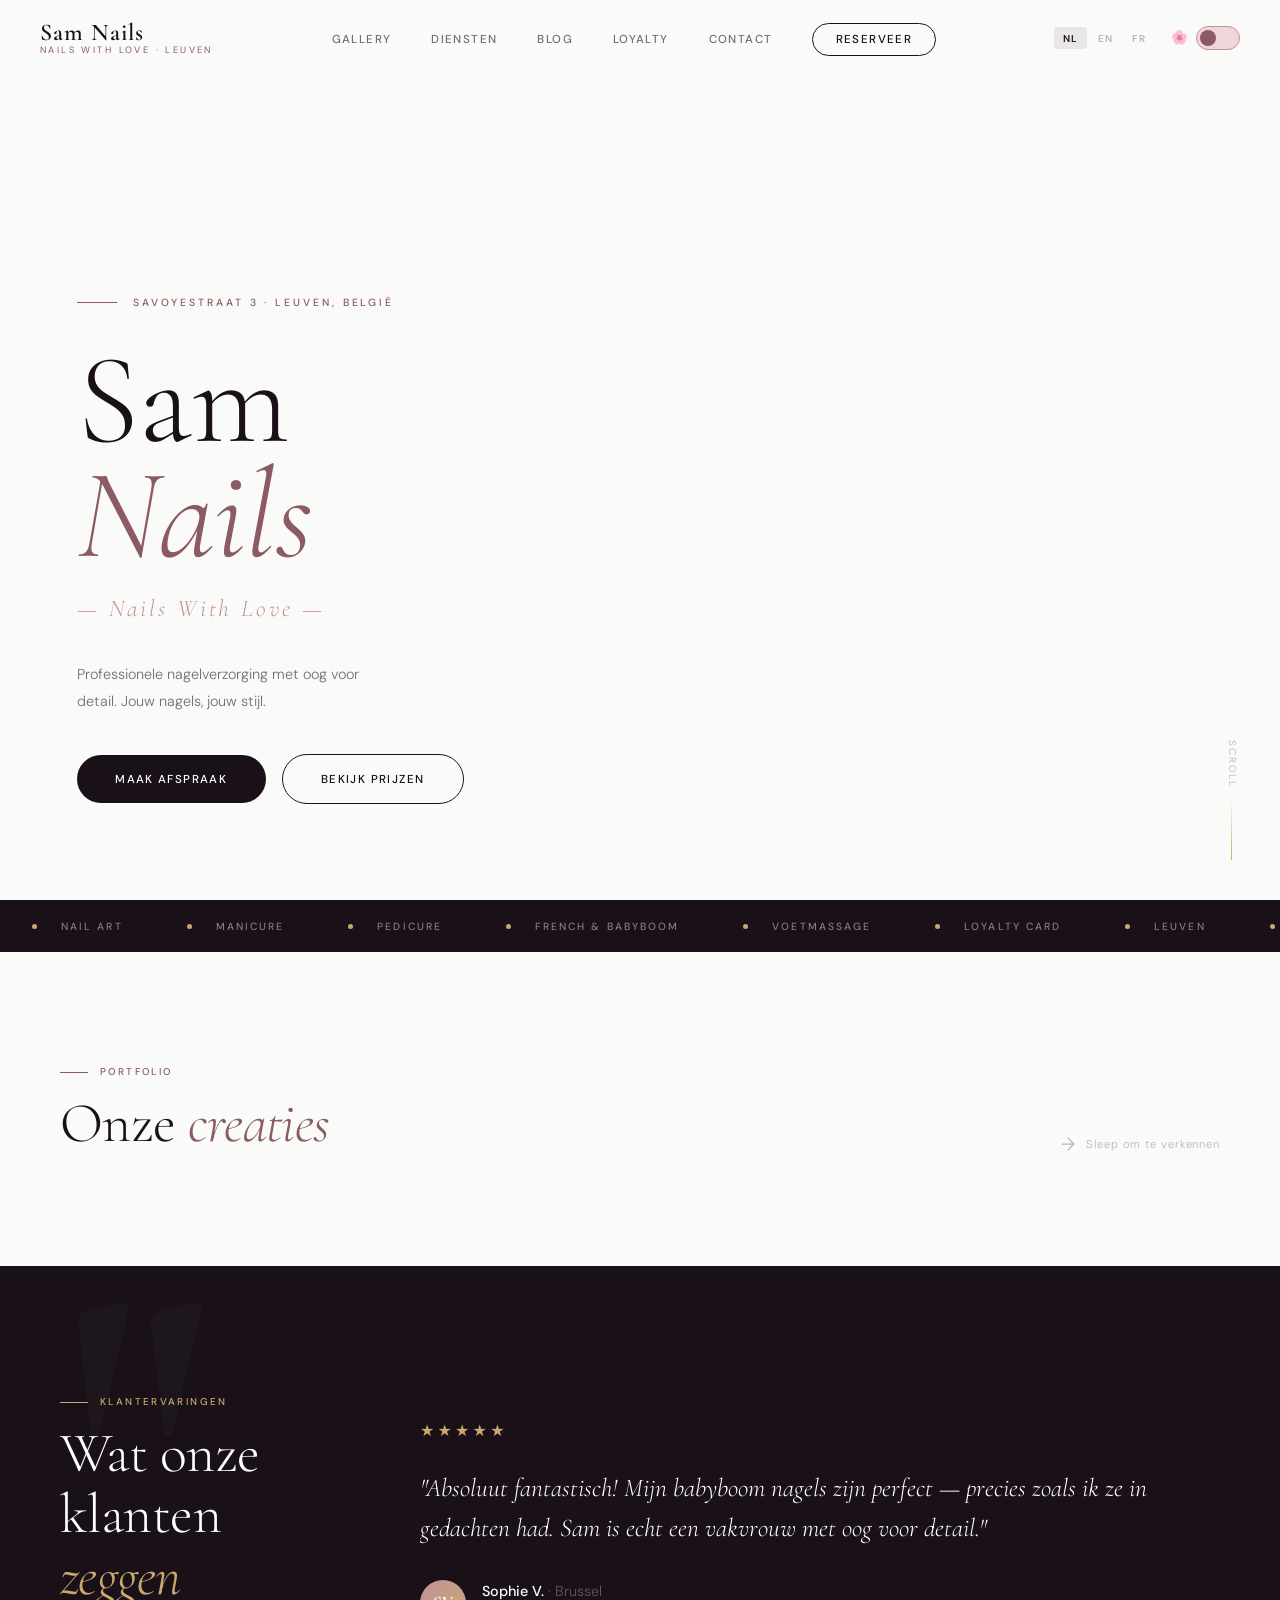
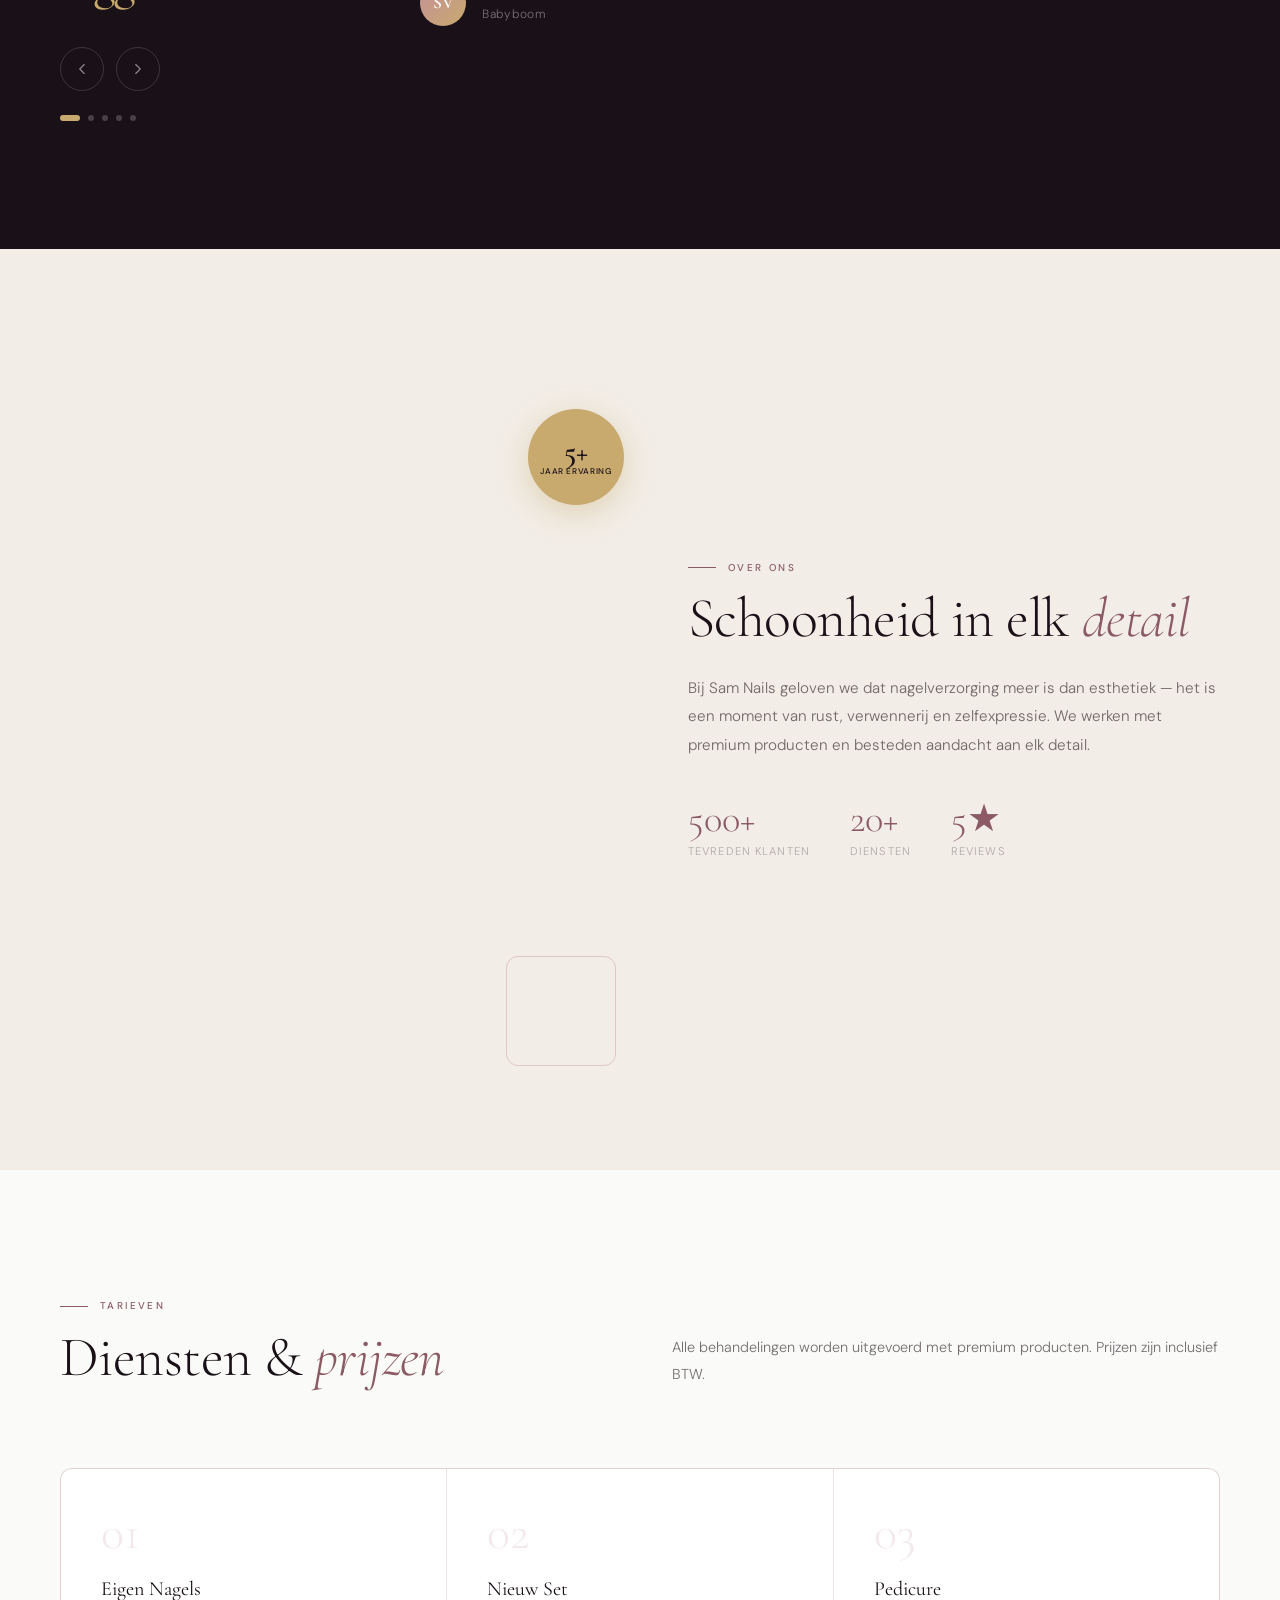
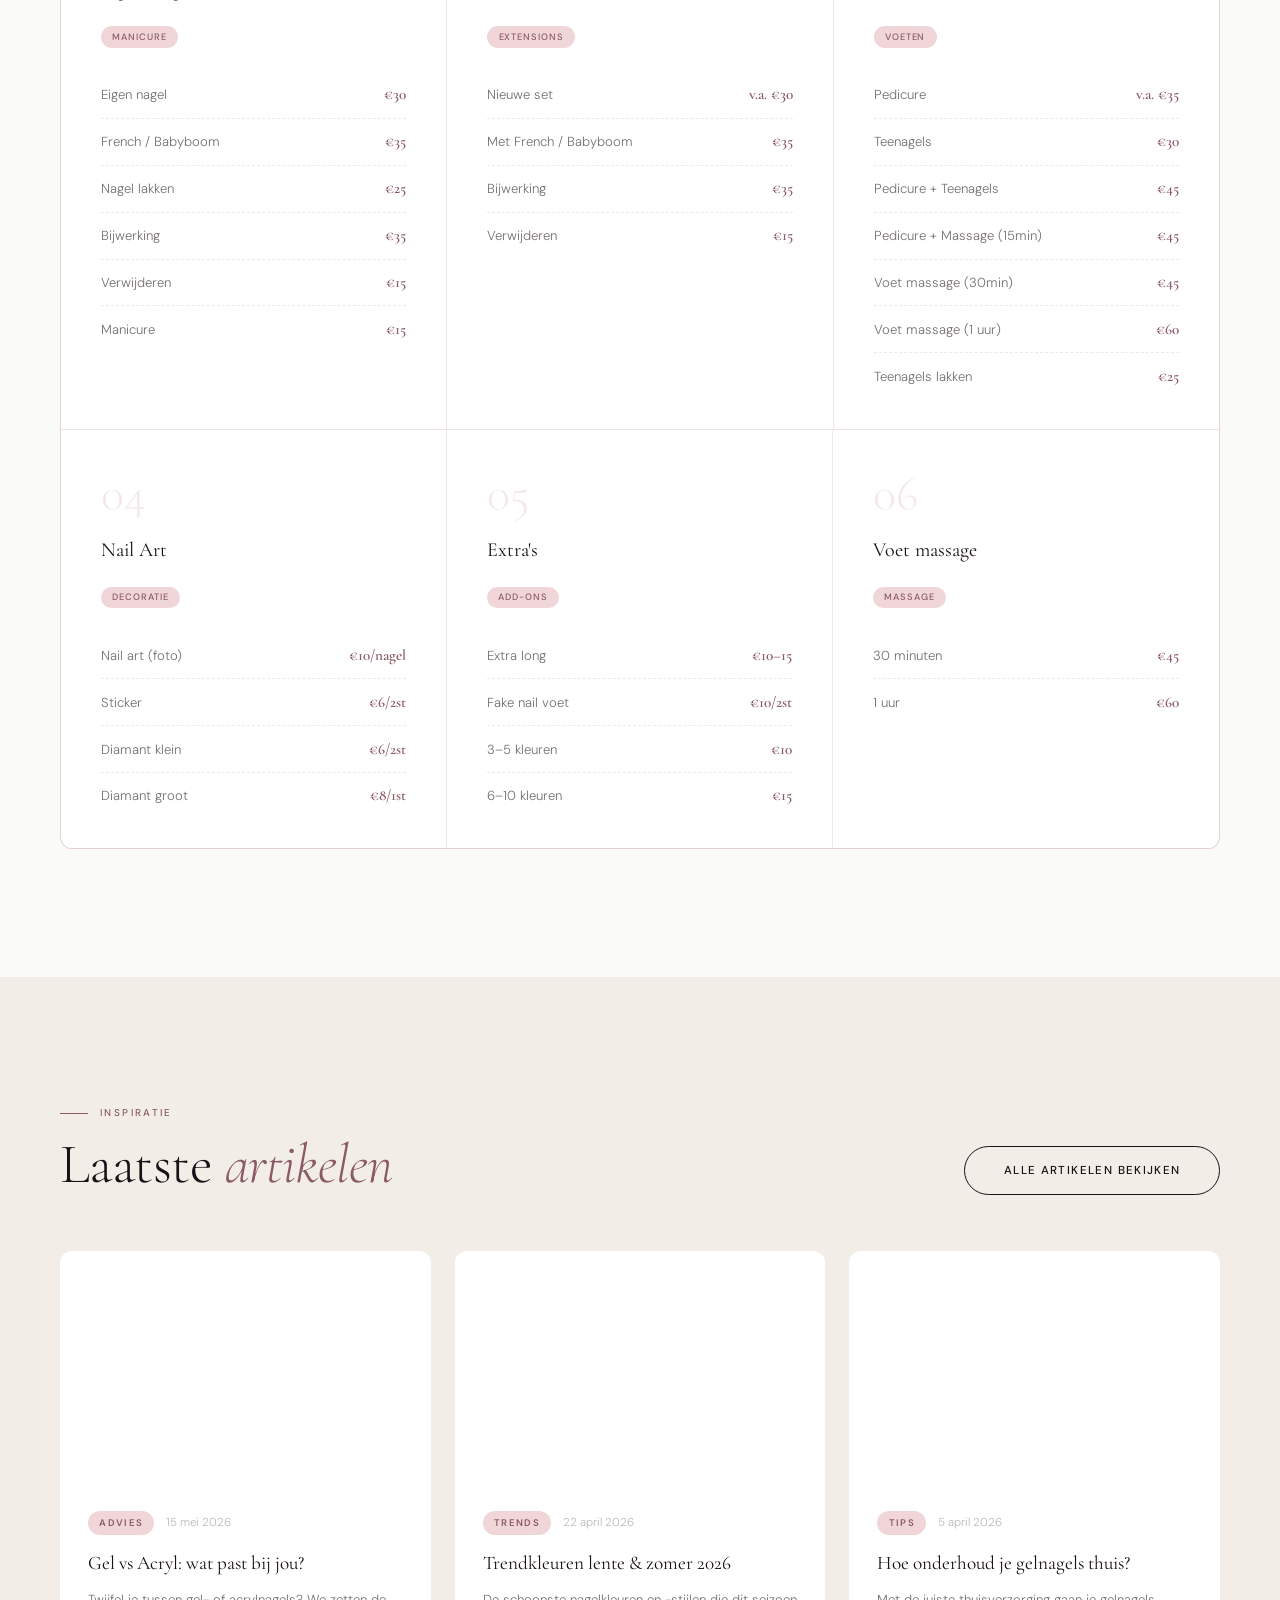
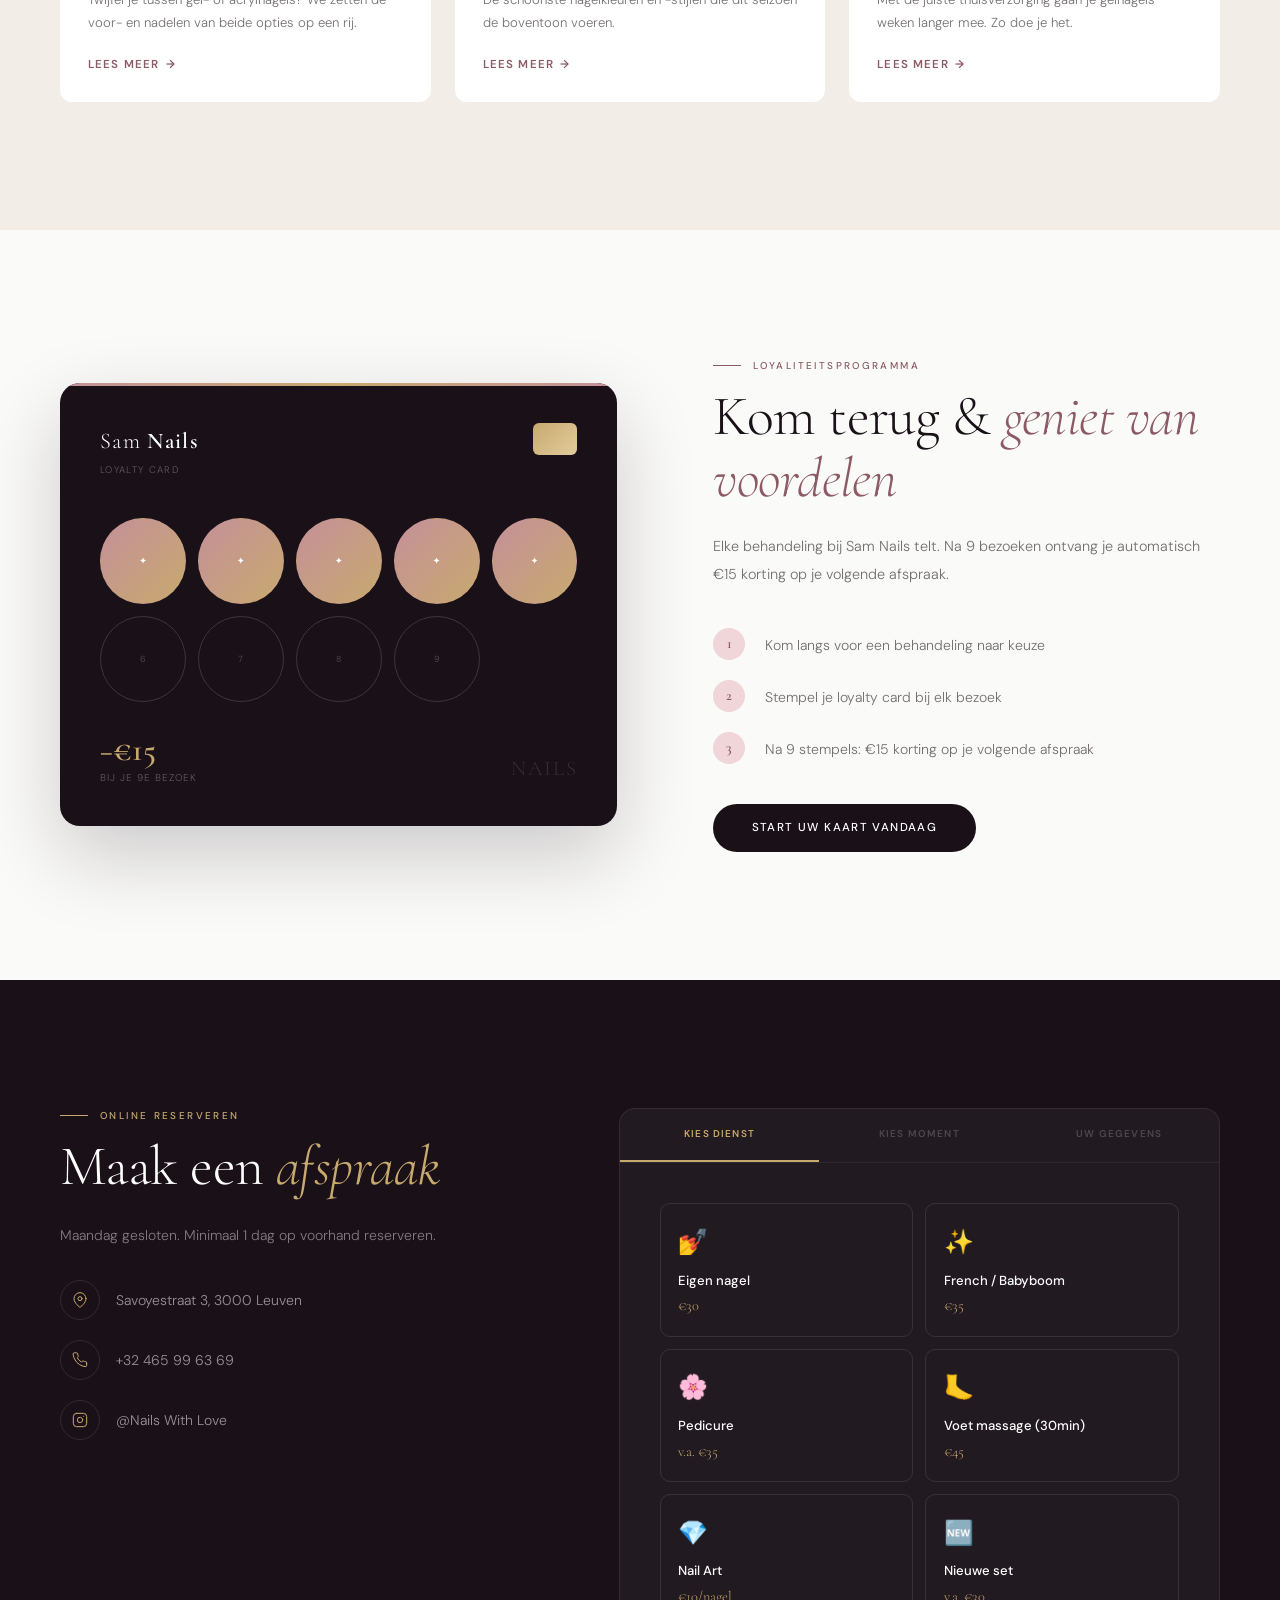
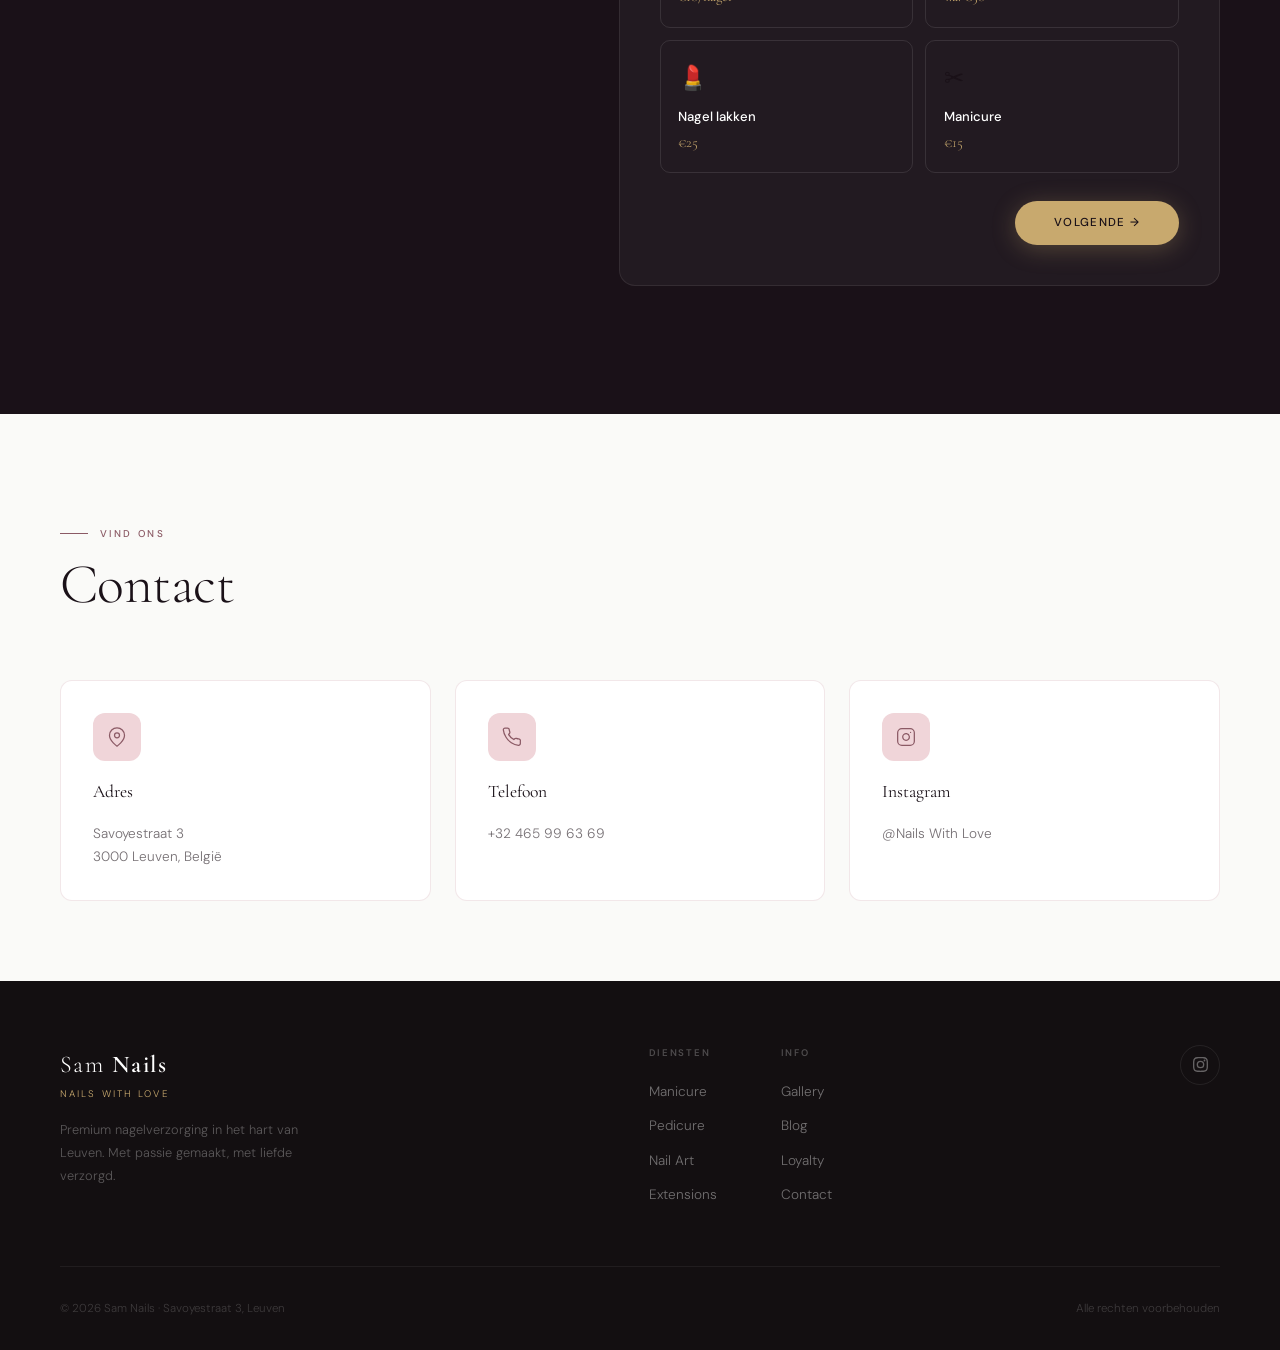
==== commit 303156ad: "Major update: blog, testimonials, booking wizard, theme toggle, NL/EN/FR i18n, animated hero - Multi" ====
--- a/index.html
+++ b/index.html
@@ -1,1237 +1,14 @@
 <!DOCTYPE html>
-<html lang="nl">
+<html lang="nl" data-theme="white">
 <head>
   <meta charset="UTF-8" />
   <meta name="viewport" content="width=device-width, initial-scale=1.0" />
   <title>Sam Nails — Nails With Love · Leuven</title>
+  <meta name="description" content="Professionele nagelverzorging in Leuven. Manicure, pedicure, gelnagels, nail art en meer. Reserveer online bij Sam Nails." />
   <link rel="preconnect" href="https://fonts.googleapis.com" />
   <link rel="preconnect" href="https://fonts.gstatic.com" crossorigin />
   <link href="https://fonts.googleapis.com/css2?family=Cormorant+Garamond:ital,wght@0,300;0,400;0,600;0,700;1,300;1,400;1,600&family=DM+Sans:ital,opsz,wght@0,9..40,300;0,9..40,400;0,9..40,500;1,9..40,300&display=swap" rel="stylesheet" />
-  <style>
-/* ================================================================
-   DESIGN TOKENS
-   ================================================================ */
-:root {
-  --cream:   #FAF6F1;
-  --ivory:   #F2EBE0;
-  --blush:   #F0D5D9;
-  --rose:    #C4909A;
-  --rose-d:  #8B5A65;
-  --gold:    #C8A96E;
-  --gold-l:  #E2CC9C;
-  --ink:     #1A1118;
-  --ink-60:  rgba(26,17,24,0.6);
-  --ink-30:  rgba(26,17,24,0.3);
-  --white:   #FFFFFF;
-  --border:  rgba(196,144,154,0.22);
-
-  --serif: 'Cormorant Garamond', Georgia, serif;
-  --sans:  'DM Sans', system-ui, sans-serif;
-
-  --ease-out: cubic-bezier(0.16, 1, 0.3, 1);
-  --ease-in-out: cubic-bezier(0.76, 0, 0.24, 1);
-
-  --nav-h: 76px;
-  --r: 4px;
-}
-
-/* ================================================================
-   RESET
-   ================================================================ */
-*, *::before, *::after { box-sizing: border-box; margin: 0; padding: 0; }
-html { scroll-behavior: smooth; font-size: 16px; }
-body {
-  background: var(--cream);
-  color: var(--ink);
-  font-family: var(--sans);
-  font-weight: 300;
-  line-height: 1.65;
-  overflow-x: hidden;
-  cursor: none;
-}
-a { color: inherit; text-decoration: none; }
-img { display: block; max-width: 100%; }
-button { border: none; background: none; cursor: none; font-family: inherit; }
-ul { list-style: none; }
-.container { max-width: 1240px; margin: 0 auto; padding: 0 2.5rem; }
-
-/* ================================================================
-   CUSTOM CURSOR
-   ================================================================ */
-#cursor {
-  position: fixed;
-  top: 0; left: 0;
-  pointer-events: none;
-  z-index: 9999;
-  mix-blend-mode: difference;
-}
-.cursor-dot {
-  position: absolute;
-  width: 8px; height: 8px;
-  background: var(--white);
-  border-radius: 50%;
-  transform: translate(-50%, -50%);
-  transition: transform 0.1s var(--ease-out), width 0.3s var(--ease-out), height 0.3s var(--ease-out);
-}
-.cursor-ring {
-  position: absolute;
-  width: 36px; height: 36px;
-  border: 1px solid var(--white);
-  border-radius: 50%;
-  transform: translate(-50%, -50%);
-  transition: transform 0.35s var(--ease-out), width 0.3s var(--ease-out), height 0.3s var(--ease-out), opacity 0.3s;
-}
-body.cursor-hover .cursor-dot  { width: 56px; height: 56px; }
-body.cursor-hover .cursor-ring { opacity: 0; }
-
-/* ================================================================
-   LOADER
-   ================================================================ */
-#loader {
-  position: fixed;
-  inset: 0;
-  z-index: 9000;
-  background: var(--ink);
-  display: flex;
-  align-items: center;
-  justify-content: center;
-  flex-direction: column;
-  gap: 1.5rem;
-  transition: opacity 0.7s var(--ease-out), visibility 0.7s;
-}
-#loader.out { opacity: 0; visibility: hidden; }
-.loader-brand {
-  font-family: var(--serif);
-  font-size: clamp(2.5rem, 6vw, 5rem);
-  font-weight: 300;
-  color: var(--white);
-  letter-spacing: 0.12em;
-  overflow: hidden;
-}
-.loader-brand span {
-  display: inline-block;
-  transform: translateY(100%);
-  animation: loaderUp 0.9s var(--ease-out) 0.2s forwards;
-}
-.loader-line {
-  width: 0;
-  height: 1px;
-  background: var(--gold);
-  animation: loaderLine 1.2s var(--ease-out) 0.4s forwards;
-}
-@keyframes loaderUp { to { transform: translateY(0); } }
-@keyframes loaderLine { to { width: 180px; } }
-
-/* ================================================================
-   NAV
-   ================================================================ */
-.nav {
-  position: fixed;
-  top: 0; left: 0; right: 0;
-  z-index: 500;
-  height: var(--nav-h);
-  display: flex;
-  align-items: center;
-  justify-content: space-between;
-  padding: 0 2.5rem;
-  transition: background 0.5s var(--ease-out);
-}
-.nav.scrolled {
-  background: rgba(250,246,241,0.88);
-  backdrop-filter: blur(24px);
-  -webkit-backdrop-filter: blur(24px);
-  border-bottom: 1px solid var(--border);
-}
-.nav-brand {
-  display: flex;
-  flex-direction: column;
-  gap: 1px;
-  line-height: 1;
-}
-.nav-brand-name {
-  font-family: var(--serif);
-  font-size: 1.5rem;
-  font-weight: 600;
-  letter-spacing: 0.04em;
-}
-.nav-brand-tag {
-  font-size: 0.58rem;
-  font-weight: 400;
-  letter-spacing: 0.28em;
-  text-transform: uppercase;
-  color: var(--rose-d);
-}
-.nav-links {
-  display: flex;
-  align-items: center;
-  gap: 3rem;
-}
-.nav-links a {
-  font-size: 0.72rem;
-  font-weight: 500;
-  letter-spacing: 0.12em;
-  text-transform: uppercase;
-  color: var(--ink-60);
-  transition: color 0.3s;
-  position: relative;
-  padding-bottom: 2px;
-}
-.nav-links a::after {
-  content: '';
-  position: absolute;
-  bottom: 0; left: 0;
-  width: 0; height: 1px;
-  background: var(--gold);
-  transition: width 0.4s var(--ease-out);
-}
-.nav-links a:hover { color: var(--ink); }
-.nav-links a:hover::after { width: 100%; }
-.nav-book {
-  padding: 0.55rem 1.4rem !important;
-  border: 1px solid var(--ink) !important;
-  border-radius: 100px !important;
-  color: var(--ink) !important;
-  font-size: 0.72rem;
-  transition: background 0.3s, color 0.3s !important;
-}
-.nav-book::after { display: none !important; }
-.nav-book:hover { background: var(--ink) !important; color: var(--white) !important; }
-
-.hamburger {
-  display: none;
-  flex-direction: column;
-  gap: 5px;
-  padding: 6px;
-}
-.hamburger span {
-  display: block;
-  width: 24px; height: 1px;
-  background: var(--ink);
-  transition: all 0.35s var(--ease-out);
-}
-.hamburger.open span:nth-child(1) { transform: translateY(6px) rotate(45deg); }
-.hamburger.open span:nth-child(2) { opacity: 0; width: 0; }
-.hamburger.open span:nth-child(3) { transform: translateY(-6px) rotate(-45deg); }
-
-.mobile-menu {
-  position: fixed;
-  inset: var(--nav-h) 0 0 0;
-  background: var(--cream);
-  z-index: 499;
-  display: flex;
-  flex-direction: column;
-  align-items: center;
-  justify-content: center;
-  gap: 3rem;
-  clip-path: polygon(0 0, 100% 0, 100% 0, 0 0);
-  transition: clip-path 0.6s var(--ease-out);
-}
-.mobile-menu.open { clip-path: polygon(0 0, 100% 0, 100% 100%, 0 100%); }
-.mobile-menu a {
-  font-family: var(--serif);
-  font-size: clamp(2.5rem, 8vw, 4rem);
-  font-weight: 300;
-  letter-spacing: 0.04em;
-  color: var(--ink);
-  transition: color 0.3s;
-}
-.mobile-menu a:hover { color: var(--rose-d); }
-
-/* ================================================================
-   HERO
-   ================================================================ */
-.hero {
-  position: relative;
-  height: 100dvh;
-  min-height: 700px;
-  overflow: hidden;
-  display: grid;
-  grid-template-columns: 1fr 1fr;
-}
-
-.hero-left {
-  position: relative;
-  z-index: 2;
-  display: flex;
-  flex-direction: column;
-  justify-content: flex-end;
-  padding: 0 4rem 6rem clamp(2rem, 6vw, 6rem);
-  background: var(--cream);
-}
-
-.hero-right {
-  position: relative;
-  overflow: hidden;
-}
-.hero-right img {
-  position: absolute;
-  inset: 0;
-  width: 100%;
-  height: 100%;
-  object-fit: cover;
-  object-position: center top;
-  transform: scale(1.12);
-  animation: heroReveal 1.6s var(--ease-out) 1.4s forwards;
-}
-@keyframes heroReveal {
-  to { transform: scale(1); }
-}
-.hero-right::before {
-  content: '';
-  position: absolute;
-  inset: 0;
-  background: linear-gradient(to right, var(--cream) 0%, transparent 30%);
-  z-index: 1;
-}
-
-.hero-overline {
-  font-size: 0.65rem;
-  font-weight: 500;
-  letter-spacing: 0.28em;
-  text-transform: uppercase;
-  color: var(--rose-d);
-  margin-bottom: 2rem;
-  display: flex;
-  align-items: center;
-  gap: 1rem;
-  overflow: hidden;
-}
-.hero-overline::before {
-  content: '';
-  display: block;
-  width: 40px; height: 1px;
-  background: var(--rose-d);
-}
-.hero-overline span {
-  display: inline-block;
-  transform: translateY(120%);
-  animation: slideUp 0.9s var(--ease-out) 1.4s forwards;
-}
-
-.hero-title {
-  font-family: var(--serif);
-  font-weight: 300;
-  line-height: 0.92;
-  letter-spacing: -0.02em;
-  color: var(--ink);
-  overflow: hidden;
-  margin-bottom: 2.5rem;
-}
-.hero-title .word {
-  display: block;
-  overflow: hidden;
-}
-.hero-title .word span {
-  display: block;
-  transform: translateY(110%);
-}
-.hero-title .word:nth-child(1) span { animation: slideUp 1s var(--ease-out) 1.5s forwards; font-size: clamp(5rem, 10vw, 9rem); }
-.hero-title .word:nth-child(2) span { animation: slideUp 1s var(--ease-out) 1.62s forwards; font-size: clamp(5rem, 10vw, 9rem); font-style: italic; color: var(--rose-d); }
-
-.hero-sub {
-  font-size: 0.9rem;
-  color: var(--ink-60);
-  max-width: 280px;
-  line-height: 1.8;
-  margin-bottom: 3rem;
-  opacity: 0;
-  animation: fadeIn 0.8s var(--ease-out) 1.9s forwards;
-}
-
-.hero-actions {
-  display: flex;
-  gap: 1rem;
-  align-items: center;
-  opacity: 0;
-  animation: fadeIn 0.8s var(--ease-out) 2.1s forwards;
-}
-
-.hero-scroll-hint {
-  position: absolute;
-  bottom: 2.5rem;
-  right: 2.5rem;
-  z-index: 3;
-  writing-mode: vertical-rl;
-  font-size: 0.62rem;
-  letter-spacing: 0.2em;
-  text-transform: uppercase;
-  color: var(--ink-30);
-  display: flex;
-  align-items: center;
-  gap: 0.75rem;
-  opacity: 0;
-  animation: fadeIn 1s var(--ease-out) 2.4s forwards;
-}
-.hero-scroll-hint::after {
-  content: '';
-  display: block;
-  width: 1px; height: 60px;
-  background: linear-gradient(to bottom, transparent, var(--gold));
-}
-
-@keyframes slideUp { to { transform: translateY(0); } }
-@keyframes fadeIn  { to { opacity: 1; } }
-
-/* ================================================================
-   MARQUEE STRIP
-   ================================================================ */
-.marquee-strip {
-  overflow: hidden;
-  background: var(--ink);
-  padding: 1.1rem 0;
-  border-top: 1px solid rgba(255,255,255,0.06);
-}
-.marquee-track {
-  display: flex;
-  gap: 0;
-  width: max-content;
-  animation: marquee 22s linear infinite;
-}
-.marquee-item {
-  display: flex;
-  align-items: center;
-  gap: 2rem;
-  padding: 0 2rem;
-  white-space: nowrap;
-  font-size: 0.65rem;
-  font-weight: 500;
-  letter-spacing: 0.2em;
-  text-transform: uppercase;
-  color: rgba(255,255,255,0.5);
-}
-.marquee-item .dot {
-  width: 5px; height: 5px;
-  border-radius: 50%;
-  background: var(--gold);
-  flex-shrink: 0;
-}
-@keyframes marquee { to { transform: translateX(-50%); } }
-
-/* ================================================================
-   GALLERY SCROLL (horizontal)
-   ================================================================ */
-.gallery-section {
-  padding: 7rem 0 0;
-  overflow: hidden;
-}
-.gallery-header {
-  display: flex;
-  align-items: flex-end;
-  justify-content: space-between;
-  margin-bottom: 3rem;
-  padding: 0 2.5rem;
-  max-width: 1240px;
-  margin-left: auto;
-  margin-right: auto;
-}
-.label-tag {
-  font-size: 0.62rem;
-  font-weight: 500;
-  letter-spacing: 0.24em;
-  text-transform: uppercase;
-  color: var(--rose-d);
-  margin-bottom: 0.75rem;
-  display: flex;
-  align-items: center;
-  gap: 0.75rem;
-}
-.label-tag::before {
-  content: '';
-  display: block;
-  width: 28px; height: 1px;
-  background: var(--rose-d);
-}
-.section-heading {
-  font-family: var(--serif);
-  font-size: clamp(2.5rem, 5vw, 4rem);
-  font-weight: 300;
-  line-height: 1.1;
-  letter-spacing: -0.01em;
-}
-.section-heading em { font-style: italic; color: var(--rose-d); }
-.gallery-scroll-hint {
-  font-size: 0.7rem;
-  color: var(--ink-30);
-  letter-spacing: 0.08em;
-  display: flex;
-  align-items: center;
-  gap: 0.5rem;
-}
-.gallery-scroll-hint svg { width: 20px; height: 20px; stroke: var(--ink-30); }
-
-.gallery-track {
-  display: flex;
-  gap: 1.2rem;
-  padding: 0 2.5rem 4rem;
-  overflow-x: auto;
-  scroll-snap-type: x mandatory;
-  scrollbar-width: none;
-  -ms-overflow-style: none;
-  cursor: grab;
-}
-.gallery-track:active { cursor: grabbing; }
-.gallery-track::-webkit-scrollbar { display: none; }
-
-.gallery-card {
-  flex-shrink: 0;
-  scroll-snap-align: start;
-  position: relative;
-  overflow: hidden;
-  border-radius: 12px;
-}
-.gallery-card img {
-  width: 100%;
-  height: 100%;
-  object-fit: cover;
-  display: block;
-  transition: transform 0.7s var(--ease-out);
-}
-.gallery-card:hover img { transform: scale(1.06); }
-.gallery-card-label {
-  position: absolute;
-  bottom: 1.2rem;
-  left: 1.2rem;
-  background: rgba(250,246,241,0.92);
-  backdrop-filter: blur(8px);
-  padding: 0.4rem 0.9rem;
-  border-radius: 100px;
-  font-size: 0.7rem;
-  font-weight: 500;
-  letter-spacing: 0.08em;
-  color: var(--ink);
-  transform: translateY(8px);
-  opacity: 0;
-  transition: transform 0.4s var(--ease-out), opacity 0.4s;
-}
-.gallery-card:hover .gallery-card-label { opacity: 1; transform: translateY(0); }
-
-.gc-tall  { width: 280px; height: 420px; }
-.gc-short { width: 260px; height: 340px; align-self: flex-end; }
-.gc-wide  { width: 340px; height: 380px; }
-
-/* ================================================================
-   ABOUT / PHILOSOPHY
-   ================================================================ */
-.about-section {
-  padding: 8rem 0;
-  background: var(--ink);
-  color: var(--white);
-  position: relative;
-  overflow: hidden;
-}
-.about-inner {
-  display: grid;
-  grid-template-columns: 1fr 1fr;
-  gap: 6rem;
-  align-items: center;
-}
-.about-img-wrap {
-  position: relative;
-}
-.about-img-frame {
-  position: relative;
-  border-radius: 12px;
-  overflow: hidden;
-  aspect-ratio: 4/5;
-}
-.about-img-frame img {
-  width: 100%;
-  height: 100%;
-  object-fit: cover;
-  display: block;
-}
-.about-img-accent {
-  position: absolute;
-  bottom: -1.5rem;
-  right: -1.5rem;
-  width: 120px; height: 120px;
-  border: 1px solid rgba(200,169,110,0.4);
-  border-radius: 12px;
-}
-.about-badge {
-  position: absolute;
-  top: 2rem; right: -2rem;
-  width: 100px; height: 100px;
-  background: var(--gold);
-  border-radius: 50%;
-  display: flex;
-  flex-direction: column;
-  align-items: center;
-  justify-content: center;
-  gap: 0;
-}
-.about-badge-num {
-  font-family: var(--serif);
-  font-size: 2rem;
-  font-weight: 600;
-  color: var(--ink);
-  line-height: 1;
-}
-.about-badge-text {
-  font-size: 0.55rem;
-  font-weight: 500;
-  letter-spacing: 0.1em;
-  text-transform: uppercase;
-  color: var(--ink);
-  text-align: center;
-  line-height: 1.3;
-}
-
-.about-content .label-tag { color: var(--gold); }
-.about-content .label-tag::before { background: var(--gold); }
-.about-content .section-heading { color: var(--white); margin-bottom: 2rem; }
-.about-content .section-heading em { color: var(--gold); }
-.about-lead {
-  font-size: 1.05rem;
-  color: rgba(255,255,255,0.7);
-  line-height: 1.85;
-  margin-bottom: 2.5rem;
-}
-.about-stats {
-  display: flex;
-  gap: 3rem;
-}
-.stat-num {
-  font-family: var(--serif);
-  font-size: 2.5rem;
-  font-weight: 300;
-  color: var(--gold);
-  line-height: 1;
-  margin-bottom: 0.25rem;
-}
-.stat-label {
-  font-size: 0.72rem;
-  letter-spacing: 0.1em;
-  text-transform: uppercase;
-  color: rgba(255,255,255,0.4);
-}
-
-/* ================================================================
-   SERVICES / PRICE
-   ================================================================ */
-.services-section {
-  padding: 8rem 0;
-  background: var(--ivory);
-}
-.services-header {
-  display: grid;
-  grid-template-columns: 1fr 1fr;
-  gap: 4rem;
-  margin-bottom: 5rem;
-  align-items: end;
-}
-.services-intro {
-  font-size: 0.95rem;
-  color: var(--ink-60);
-  line-height: 1.85;
-}
-.services-grid {
-  display: grid;
-  grid-template-columns: repeat(3, 1fr);
-  gap: 1px;
-  background: var(--border);
-  border: 1px solid var(--border);
-  border-radius: 12px;
-  overflow: hidden;
-}
-.service-block {
-  background: var(--ivory);
-  padding: 2.5rem;
-  transition: background 0.4s var(--ease-out);
-  position: relative;
-}
-.service-block:hover { background: var(--cream); }
-.service-num {
-  font-family: var(--serif);
-  font-size: 3rem;
-  font-weight: 300;
-  color: rgba(196,144,154,0.2);
-  line-height: 1;
-  margin-bottom: 1rem;
-  transition: color 0.4s;
-}
-.service-block:hover .service-num { color: var(--rose); }
-.service-name {
-  font-family: var(--serif);
-  font-size: 1.3rem;
-  font-weight: 400;
-  margin-bottom: 0.5rem;
-}
-.service-items {
-  margin-top: 1.5rem;
-  display: flex;
-  flex-direction: column;
-  gap: 0.75rem;
-}
-.service-item {
-  display: flex;
-  justify-content: space-between;
-  align-items: baseline;
-  gap: 0.5rem;
-  font-size: 0.82rem;
-  color: var(--ink-60);
-  padding-bottom: 0.75rem;
-  border-bottom: 1px dashed var(--border);
-}
-.service-item:last-child { border-bottom: none; padding-bottom: 0; }
-.service-price {
-  font-family: var(--serif);
-  font-size: 0.95rem;
-  font-weight: 600;
-  color: var(--rose-d);
-  white-space: nowrap;
-}
-.service-tag {
-  display: inline-block;
-  background: var(--blush);
-  color: var(--rose-d);
-  font-size: 0.58rem;
-  font-weight: 500;
-  letter-spacing: 0.1em;
-  text-transform: uppercase;
-  padding: 0.2rem 0.6rem;
-  border-radius: 100px;
-  margin-top: 0.75rem;
-}
-
-/* FULL-WIDTH SERVICE */
-.service-block-full {
-  grid-column: 1 / -1;
-  display: grid;
-  grid-template-columns: 1fr 1fr 1fr;
-  gap: 0;
-}
-.service-block-full .service-inner {
-  padding: 2.5rem;
-  border-right: 1px solid var(--border);
-}
-.service-block-full .service-inner:last-child { border-right: none; }
-
-/* ================================================================
-   LOYALTY
-   ================================================================ */
-.loyalty-section {
-  padding: 7rem 0;
-  background: var(--cream);
-  overflow: hidden;
-}
-.loyalty-inner {
-  display: grid;
-  grid-template-columns: 1.1fr 1fr;
-  gap: 6rem;
-  align-items: center;
-}
-.loyalty-visual {
-  position: relative;
-}
-.loyalty-card-ui {
-  background: var(--ink);
-  border-radius: 20px;
-  padding: 2.5rem;
-  position: relative;
-  overflow: hidden;
-  box-shadow: 0 30px 80px rgba(26,17,24,0.22);
-}
-.loyalty-card-ui::before {
-  content: '';
-  position: absolute;
-  top: 0; left: 0; right: 0;
-  height: 3px;
-  background: linear-gradient(90deg, var(--rose), var(--gold), var(--rose));
-}
-.lc-top {
-  display: flex;
-  justify-content: space-between;
-  align-items: flex-start;
-  margin-bottom: 2.5rem;
-}
-.lc-brand {
-  font-family: var(--serif);
-  font-size: 1.4rem;
-  font-weight: 300;
-  color: var(--white);
-  letter-spacing: 0.06em;
-}
-.lc-brand strong { font-weight: 600; }
-.lc-chip {
-  width: 44px; height: 32px;
-  background: linear-gradient(135deg, var(--gold), var(--gold-l));
-  border-radius: 6px;
-}
-.lc-dots {
-  display: grid;
-  grid-template-columns: repeat(5, 1fr);
-  gap: 0.75rem;
-  margin-bottom: 2rem;
-}
-.lc-dot {
-  aspect-ratio: 1;
-  border-radius: 50%;
-  border: 1px solid rgba(255,255,255,0.15);
-  display: flex;
-  align-items: center;
-  justify-content: center;
-  font-size: 0.55rem;
-  color: rgba(255,255,255,0.25);
-  transition: all 0.3s;
-}
-.lc-dot.filled {
-  background: linear-gradient(135deg, var(--rose), var(--gold));
-  border-color: transparent;
-  color: var(--white);
-}
-.lc-dot.filled::after { content: '✦'; font-size: 0.6rem; }
-.lc-dot:not(.filled)::after { content: attr(data-n); }
-.lc-bottom {
-  display: flex;
-  justify-content: space-between;
-  align-items: flex-end;
-}
-.lc-reward {
-  font-family: var(--serif);
-  font-size: 2rem;
-  font-weight: 600;
-  color: var(--gold);
-  line-height: 1;
-}
-.lc-reward-label {
-  font-size: 0.65rem;
-  color: rgba(255,255,255,0.35);
-  letter-spacing: 0.1em;
-  text-transform: uppercase;
-  margin-top: 0.25rem;
-}
-.loyalty-deco {
-  position: absolute;
-  bottom: -1.5rem;
-  right: -1.5rem;
-  width: 80px; height: 80px;
-  border: 1px solid var(--blush);
-  border-radius: 50%;
-}
-
-.loyalty-text .label-tag { margin-bottom: 0.75rem; }
-.loyalty-text .section-heading { margin-bottom: 1.5rem; }
-.loyalty-text .section-heading em { color: var(--rose-d); }
-.loyalty-desc {
-  font-size: 0.9rem;
-  color: var(--ink-60);
-  line-height: 1.9;
-  margin-bottom: 2.5rem;
-}
-.loyalty-steps {
-  display: flex;
-  flex-direction: column;
-  gap: 1.25rem;
-  margin-bottom: 2.5rem;
-}
-.loyalty-step {
-  display: flex;
-  gap: 1.25rem;
-  align-items: flex-start;
-}
-.step-num {
-  flex-shrink: 0;
-  width: 32px; height: 32px;
-  background: var(--blush);
-  border-radius: 50%;
-  display: flex;
-  align-items: center;
-  justify-content: center;
-  font-family: var(--serif);
-  font-size: 0.9rem;
-  font-weight: 600;
-  color: var(--rose-d);
-}
-.step-text {
-  font-size: 0.875rem;
-  color: var(--ink-60);
-  padding-top: 0.35rem;
-  line-height: 1.6;
-}
-
-/* ================================================================
-   BOOKING
-   ================================================================ */
-.booking-section {
-  padding: 8rem 0;
-  background: var(--ink);
-  color: var(--white);
-}
-.booking-inner {
-  display: grid;
-  grid-template-columns: 1fr 1.2fr;
-  gap: 6rem;
-  align-items: start;
-}
-.booking-info .label-tag { color: var(--gold); }
-.booking-info .label-tag::before { background: var(--gold); }
-.booking-info .section-heading { color: var(--white); margin-bottom: 1.5rem; }
-.booking-info .section-heading em { color: var(--gold); }
-.booking-info-text {
-  font-size: 0.875rem;
-  color: rgba(255,255,255,0.5);
-  line-height: 1.9;
-  margin-bottom: 3rem;
-}
-.booking-contact-list {
-  display: flex;
-  flex-direction: column;
-  gap: 1.25rem;
-}
-.booking-contact-item {
-  display: flex;
-  align-items: center;
-  gap: 1rem;
-  font-size: 0.875rem;
-  color: rgba(255,255,255,0.6);
-}
-.booking-contact-icon {
-  width: 40px; height: 40px;
-  border: 1px solid rgba(255,255,255,0.1);
-  border-radius: 50%;
-  display: flex;
-  align-items: center;
-  justify-content: center;
-  flex-shrink: 0;
-}
-.booking-contact-icon svg { width: 16px; height: 16px; stroke: var(--gold); fill: none; stroke-width: 1.5; stroke-linecap: round; stroke-linejoin: round; }
-
-/* FORM */
-.booking-form-wrap {
-  background: rgba(255,255,255,0.04);
-  border: 1px solid rgba(255,255,255,0.08);
-  border-radius: 16px;
-  padding: 3rem;
-}
-.form-row {
-  display: grid;
-  grid-template-columns: 1fr 1fr;
-  gap: 1.25rem;
-}
-.form-group {
-  display: flex;
-  flex-direction: column;
-  gap: 0.5rem;
-  margin-bottom: 1.25rem;
-}
-.form-group:last-child { margin-bottom: 0; }
-.form-label {
-  font-size: 0.62rem;
-  font-weight: 500;
-  letter-spacing: 0.14em;
-  text-transform: uppercase;
-  color: rgba(255,255,255,0.35);
-}
-.form-group input,
-.form-group select,
-.form-group textarea {
-  background: rgba(255,255,255,0.06);
-  border: 1px solid rgba(255,255,255,0.1);
-  border-radius: var(--r);
-  color: var(--white);
-  font-family: var(--sans);
-  font-size: 0.9rem;
-  font-weight: 300;
-  padding: 0.85rem 1.1rem;
-  outline: none;
-  width: 100%;
-  transition: border-color 0.3s, background 0.3s;
-  -webkit-appearance: none;
-}
-.form-group input::placeholder,
-.form-group textarea::placeholder { color: rgba(255,255,255,0.2); }
-.form-group input:focus,
-.form-group select:focus,
-.form-group textarea:focus {
-  border-color: var(--gold);
-  background: rgba(255,255,255,0.09);
-}
-.form-group select option { background: var(--ink); color: var(--white); }
-.form-group input[type="date"]::-webkit-calendar-picker-indicator {
-  filter: invert(1) opacity(0.4);
-  cursor: pointer;
-}
-.form-error {
-  font-size: 0.68rem;
-  color: #e08080;
-  display: none;
-}
-.has-error .form-error { display: block; }
-.has-error input, .has-error select { border-color: #e08080 !important; }
-
-.slots-wrap { display: flex; flex-wrap: wrap; gap: 0.5rem; }
-.slot-btn {
-  padding: 0.4rem 0.9rem;
-  font-size: 0.75rem;
-  font-weight: 400;
-  border: 1px solid rgba(255,255,255,0.15);
-  border-radius: 100px;
-  color: rgba(255,255,255,0.45);
-  background: transparent;
-  transition: all 0.25s;
-  font-family: var(--sans);
-}
-.slot-btn:hover:not(:disabled) { border-color: var(--gold); color: var(--gold); }
-.slot-btn.active { background: var(--gold); border-color: var(--gold); color: var(--ink); font-weight: 500; }
-.slot-btn:disabled { opacity: 0.2; cursor: not-allowed; text-decoration: line-through; }
-
-.booking-success {
-  display: none;
-  flex-direction: column;
-  align-items: center;
-  text-align: center;
-  gap: 1.5rem;
-  padding: 4rem 2rem;
-}
-.booking-success.show { display: flex; animation: fadeIn 0.5s var(--ease-out); }
-.success-icon {
-  width: 72px; height: 72px;
-  background: linear-gradient(135deg, var(--rose), var(--gold));
-  border-radius: 50%;
-  display: flex;
-  align-items: center;
-  justify-content: center;
-  font-size: 1.8rem;
-  animation: popIn 0.5s var(--ease-out);
-}
-@keyframes popIn { from { transform: scale(0); } to { transform: scale(1); } }
-.booking-success h3 { font-family: var(--serif); font-size: 2rem; font-weight: 300; color: var(--white); }
-.booking-success p { color: rgba(255,255,255,0.45); font-size: 0.875rem; }
-
-/* ================================================================
-   BUTTONS
-   ================================================================ */
-.btn {
-  display: inline-flex;
-  align-items: center;
-  justify-content: center;
-  gap: 0.5rem;
-  padding: 0.9rem 2.4rem;
-  font-family: var(--sans);
-  font-size: 0.75rem;
-  font-weight: 500;
-  letter-spacing: 0.12em;
-  text-transform: uppercase;
-  border-radius: 100px;
-  transition: all 0.4s var(--ease-out);
-  position: relative;
-  overflow: hidden;
-}
-.btn-dark {
-  background: var(--ink);
-  color: var(--white);
-}
-.btn-dark:hover {
-  background: var(--rose-d);
-  transform: translateY(-2px);
-}
-.btn-gold {
-  background: var(--gold);
-  color: var(--ink);
-  box-shadow: 0 4px 24px rgba(200,169,110,0.35);
-}
-.btn-gold:hover {
-  background: var(--gold-l);
-  transform: translateY(-2px);
-  box-shadow: 0 8px 32px rgba(200,169,110,0.45);
-}
-.btn-ghost {
-  border: 1px solid rgba(255,255,255,0.2);
-  color: var(--white);
-  background: transparent;
-}
-.btn-ghost:hover {
-  border-color: var(--gold);
-  color: var(--gold);
-  transform: translateY(-2px);
-}
-.btn-outline-dark {
-  border: 1px solid var(--ink);
-  color: var(--ink);
-  background: transparent;
-}
-.btn-outline-dark:hover {
-  background: var(--ink);
-  color: var(--white);
-  transform: translateY(-2px);
-}
-.btn-full { width: 100%; }
-
-/* ================================================================
-   CONTACT / FOOTER
-   ================================================================ */
-.contact-section {
-  padding: 7rem 0 5rem;
-  background: var(--cream);
-}
-.contact-grid {
-  display: grid;
-  grid-template-columns: repeat(3, 1fr);
-  gap: 1.5rem;
-  margin-top: 4rem;
-}
-.contact-card {
-  border: 1px solid var(--border);
-  border-radius: 12px;
-  padding: 2rem;
-  display: flex;
-  flex-direction: column;
-  gap: 1rem;
-  transition: box-shadow 0.4s, transform 0.4s;
-  background: var(--white);
-}
-.contact-card:hover { box-shadow: 0 12px 40px rgba(196,144,154,0.15); transform: translateY(-4px); }
-.contact-icon {
-  width: 48px; height: 48px;
-  background: var(--blush);
-  border-radius: 12px;
-  display: flex;
-  align-items: center;
-  justify-content: center;
-}
-.contact-icon svg { width: 20px; height: 20px; stroke: var(--rose-d); fill: none; stroke-width: 1.5; stroke-linecap: round; stroke-linejoin: round; }
-.contact-card h4 { font-family: var(--serif); font-size: 1.1rem; font-weight: 400; }
-.contact-card p, .contact-card a { font-size: 0.85rem; color: var(--ink-60); line-height: 1.7; }
-.contact-card a:hover { color: var(--rose-d); }
-
-.footer {
-  background: var(--ink);
-  padding: 4rem 0 2rem;
-}
-.footer-top {
-  display: flex;
-  align-items: flex-start;
-  justify-content: space-between;
-  padding-bottom: 3rem;
-  border-bottom: 1px solid rgba(255,255,255,0.06);
-  margin-bottom: 2rem;
-  gap: 2rem;
-  flex-wrap: wrap;
-}
-.footer-brand { max-width: 260px; }
-.footer-brand-name {
-  font-family: var(--serif);
-  font-size: 1.5rem;
-  font-weight: 300;
-  color: var(--white);
-  letter-spacing: 0.06em;
-  margin-bottom: 0.5rem;
-}
-.footer-brand-name strong { font-weight: 600; }
-.footer-brand-tag {
-  font-size: 0.6rem;
-  letter-spacing: 0.22em;
-  text-transform: uppercase;
-  color: var(--gold);
-}
-.footer-desc {
-  font-size: 0.8rem;
-  color: rgba(255,255,255,0.3);
-  line-height: 1.8;
-  margin-top: 1rem;
-}
-.footer-nav {
-  display: flex;
-  gap: 4rem;
-}
-.footer-nav-col h5 {
-  font-size: 0.62rem;
-  font-weight: 500;
-  letter-spacing: 0.18em;
-  text-transform: uppercase;
-  color: rgba(255,255,255,0.25);
-  margin-bottom: 1.25rem;
-}
-.footer-nav-col a {
-  display: block;
-  font-size: 0.85rem;
-  color: rgba(255,255,255,0.45);
-  margin-bottom: 0.75rem;
-  transition: color 0.25s;
-}
-.footer-nav-col a:hover { color: var(--gold); }
-.footer-social { display: flex; gap: 0.75rem; }
-.footer-social a {
-  width: 40px; height: 40px;
-  border: 1px solid rgba(255,255,255,0.08);
-  border-radius: 50%;
-  display: flex;
-  align-items: center;
-  justify-content: center;
-  color: rgba(255,255,255,0.35);
-  transition: all 0.3s;
-}
-.footer-social a:hover { border-color: var(--gold); color: var(--gold); }
-.footer-social svg { width: 15px; height: 15px; fill: currentColor; }
-.footer-bottom {
-  display: flex;
-  justify-content: space-between;
-  align-items: center;
-  font-size: 0.72rem;
-  color: rgba(255,255,255,0.18);
-  flex-wrap: wrap;
-  gap: 1rem;
-}
-
-/* ================================================================
-   REVEAL / ANIMATIONS
-   ================================================================ */
-.reveal {
-  opacity: 0;
-  transform: translateY(36px);
-  transition: opacity 0.8s var(--ease-out), transform 0.8s var(--ease-out);
-  transition-delay: var(--d, 0s);
-}
-.reveal.in { opacity: 1; transform: none; }
-
-.reveal-left {
-  opacity: 0;
-  transform: translateX(-40px);
-  transition: opacity 0.8s var(--ease-out), transform 0.8s var(--ease-out);
-  transition-delay: var(--d, 0s);
-}
-.reveal-left.in { opacity: 1; transform: none; }
-
-.reveal-right {
-  opacity: 0;
-  transform: translateX(40px);
-  transition: opacity 0.8s var(--ease-out), transform 0.8s var(--ease-out);
-  transition-delay: var(--d, 0s);
-}
-.reveal-right.in { opacity: 1; transform: none; }
-
-/* ================================================================
-   RESPONSIVE
-   ================================================================ */
-@media (max-width: 1024px) {
-  .hero { grid-template-columns: 1fr; }
-  .hero-right { display: none; }
-  .hero-left { padding: 0 2rem 6rem; justify-content: flex-end; min-height: 100dvh; }
-  .about-inner { grid-template-columns: 1fr; gap: 3rem; }
-  .about-img-wrap { max-width: 400px; }
-  .services-header { grid-template-columns: 1fr; gap: 1.5rem; }
-  .services-grid { grid-template-columns: 1fr 1fr; }
-  .service-block-full { grid-column: auto; display: block; }
-  .service-block-full .service-inner { border-right: none; border-bottom: 1px solid var(--border); padding: 2rem; }
-  .loyalty-inner { grid-template-columns: 1fr; }
-  .booking-inner { grid-template-columns: 1fr; gap: 3rem; }
-}
-@media (max-width: 768px) {
-  .nav-links { display: none; }
-  .hamburger { display: flex; }
-  .services-grid { grid-template-columns: 1fr; }
-  .contact-grid { grid-template-columns: 1fr; }
-  .footer-nav { gap: 2rem; flex-wrap: wrap; }
-  .footer-top { flex-direction: column; }
-}
-@media (max-width: 600px) {
-  .form-row { grid-template-columns: 1fr; }
-  .booking-form-wrap { padding: 1.75rem; }
-  .about-stats { gap: 2rem; }
-  .footer-bottom { flex-direction: column; text-align: center; }
-}
-  </style>
+  <link rel="stylesheet" href="style.css" />
 </head>
 <body>
 
@@ -1242,56 +19,78 @@
 </div>
 
 <!-- CURSOR -->
-<div id="cursor">
-  <div class="cursor-dot"></div>
-  <div class="cursor-ring"></div>
-</div>
-
-<!-- NAV -->
+<div id="cursor"><div class="cursor-dot"></div><div class="cursor-ring"></div></div>
+
+<!-- ============================================================
+     NAV
+     ============================================================ -->
 <nav class="nav" id="nav">
   <div class="nav-brand">
     <span class="nav-brand-name">Sam Nails</span>
     <span class="nav-brand-tag">Nails With Love · Leuven</span>
   </div>
   <ul class="nav-links">
-    <li><a href="#gallery">Gallery</a></li>
-    <li><a href="#services">Diensten</a></li>
-    <li><a href="#loyalty">Loyalty</a></li>
-    <li><a href="#contact">Contact</a></li>
-    <li><a href="#booking" class="nav-book">Reserveer</a></li>
+    <li><a href="#gallery"  data-i18n="nav.gallery">Gallery</a></li>
+    <li><a href="#services" data-i18n="nav.services">Diensten</a></li>
+    <li><a href="#blog"     data-i18n="nav.blog">Blog</a></li>
+    <li><a href="#loyalty"  data-i18n="nav.loyalty">Loyalty</a></li>
+    <li><a href="#contact"  data-i18n="nav.contact">Contact</a></li>
+    <li><a href="#booking"  class="nav-book" data-i18n="nav.book">Reserveer</a></li>
   </ul>
-  <button class="hamburger" id="hamburger" aria-label="Menu">
-    <span></span><span></span><span></span>
-  </button>
+  <div class="nav-right">
+    <!-- Language switcher -->
+    <div class="lang-switch">
+      <button class="lang-btn" data-lang="nl">NL</button>
+      <button class="lang-btn" data-lang="en">EN</button>
+      <button class="lang-btn" data-lang="fr">FR</button>
+    </div>
+    <!-- Theme toggle -->
+    <div class="theme-toggle-wrap">
+      <span class="theme-toggle-icon">🌸</span>
+      <button class="theme-toggle" aria-label="Toggle theme"></button>
+    </div>
+    <!-- Hamburger -->
+    <button class="hamburger" id="hamburger" aria-label="Menu">
+      <span></span><span></span><span></span>
+    </button>
+  </div>
 </nav>
 
 <!-- MOBILE MENU -->
 <div class="mobile-menu" id="mobileMenu">
-  <a href="#gallery">Gallery</a>
-  <a href="#services">Diensten</a>
-  <a href="#loyalty">Loyalty</a>
-  <a href="#booking">Reserveer</a>
-  <a href="#contact">Contact</a>
+  <a href="#gallery"  data-i18n="nav.gallery">Gallery</a>
+  <a href="#services" data-i18n="nav.services">Diensten</a>
+  <a href="#blog"     data-i18n="nav.blog">Blog</a>
+  <a href="#loyalty"  data-i18n="nav.loyalty">Loyalty</a>
+  <a href="#booking"  data-i18n="nav.book">Reserveer</a>
+  <a href="#contact"  data-i18n="nav.contact">Contact</a>
+  <div class="mobile-lang">
+    <button class="lang-btn" data-lang="nl">NL</button>
+    <button class="lang-btn" data-lang="en">EN</button>
+    <button class="lang-btn" data-lang="fr">FR</button>
+  </div>
 </div>
 
 <!-- ============================================================
      HERO
      ============================================================ -->
 <section class="hero" id="hero">
+  <canvas id="heroCanvas"></canvas>
   <div class="hero-left">
-    <p class="hero-overline"><span>Savoyestraat 3, Leuven</span></p>
+    <p class="hero-overline"><span data-i18n="hero.location">Savoyestraat 3 · Leuven, België</span></p>
     <h1 class="hero-title">
-      <span class="word"><span>Sam</span></span>
-      <span class="word"><span>Nails</span></span>
+      <span class="line l1"><span>Sam</span></span>
+      <span class="line l2"><span>Nails</span></span>
     </h1>
-    <p class="hero-sub">Professionele nagelverzorging met oog voor detail. Jouw nagels, jouw stijl — met liefde gemaakt.</p>
+    <p class="hero-tagline" data-i18n="hero.tagline">— Nails With Love —</p>
+    <p class="hero-sub" data-i18n="hero.sub">Professionele nagelverzorging met oog voor detail. Jouw nagels, jouw stijl.</p>
     <div class="hero-actions">
-      <a href="#booking" class="btn btn-dark">Maak afspraak</a>
-      <a href="#services" class="btn btn-outline-dark">Prijslijst</a>
+      <a href="#booking" class="btn btn-dark" data-i18n="hero.cta1">Maak afspraak</a>
+      <a href="#services" class="btn btn-outline" data-i18n="hero.cta2">Bekijk prijzen</a>
     </div>
   </div>
   <div class="hero-right">
-    <img id="heroPhoto" alt="Nail art Sam Nails Leuven" />
+    <img id="heroPhoto" alt="Sam Nails Leuven" />
   </div>
   <div class="hero-scroll-hint">Scroll</div>
 </section>
@@ -1299,23 +98,20 @@
 <!-- MARQUEE -->
 <div class="marquee-strip">
   <div class="marquee-track">
-    <!-- duplicate for seamless loop -->
-    <div class="marquee-item"><span class="dot"></span> Nail Art</div>
-    <div class="marquee-item"><span class="dot"></span> Manicure</div>
-    <div class="marquee-item"><span class="dot"></span> Pedicure</div>
-    <div class="marquee-item"><span class="dot"></span> French &amp; Babyboom</div>
-    <div class="marquee-item"><span class="dot"></span> Voetmassage</div>
-    <div class="marquee-item"><span class="dot"></span> Loyalty Card</div>
-    <div class="marquee-item"><span class="dot"></span> Leuven</div>
-    <div class="marquee-item"><span class="dot"></span> Savoyestraat 3</div>
-    <div class="marquee-item"><span class="dot"></span> Nail Art</div>
-    <div class="marquee-item"><span class="dot"></span> Manicure</div>
-    <div class="marquee-item"><span class="dot"></span> Pedicure</div>
-    <div class="marquee-item"><span class="dot"></span> French &amp; Babyboom</div>
-    <div class="marquee-item"><span class="dot"></span> Voetmassage</div>
-    <div class="marquee-item"><span class="dot"></span> Loyalty Card</div>
-    <div class="marquee-item"><span class="dot"></span> Leuven</div>
-    <div class="marquee-item"><span class="dot"></span> Savoyestraat 3</div>
+    <div class="marquee-item"><span class="marquee-dot"></span>Nail Art</div>
+    <div class="marquee-item"><span class="marquee-dot"></span>Manicure</div>
+    <div class="marquee-item"><span class="marquee-dot"></span>Pedicure</div>
+    <div class="marquee-item"><span class="marquee-dot"></span>French &amp; Babyboom</div>
+    <div class="marquee-item"><span class="marquee-dot"></span>Voetmassage</div>
+    <div class="marquee-item"><span class="marquee-dot"></span>Loyalty Card</div>
+    <div class="marquee-item"><span class="marquee-dot"></span>Leuven</div>
+    <div class="marquee-item"><span class="marquee-dot"></span>Nail Art</div>
+    <div class="marquee-item"><span class="marquee-dot"></span>Manicure</div>
+    <div class="marquee-item"><span class="marquee-dot"></span>Pedicure</div>
+    <div class="marquee-item"><span class="marquee-dot"></span>French &amp; Babyboom</div>
+    <div class="marquee-item"><span class="marquee-dot"></span>Voetmassage</div>
+    <div class="marquee-item"><span class="marquee-dot"></span>Loyalty Card</div>
+    <div class="marquee-item"><span class="marquee-dot"></span>Leuven</div>
   </div>
 </div>
 
@@ -1325,12 +121,12 @@
 <section class="gallery-section" id="gallery">
   <div class="gallery-header reveal">
     <div>
-      <p class="label-tag">Portfolio</p>
-      <h2 class="section-heading">Onze <em>creaties</em></h2>
+      <p class="label-tag" data-i18n="gallery.label">Portfolio</p>
+      <h2 class="section-heading" data-i18n="gallery.title">Onze <em>creaties</em></h2>
     </div>
     <div class="gallery-scroll-hint">
-      <svg viewBox="0 0 24 24" fill="none" stroke-linecap="round" stroke-linejoin="round" stroke-width="1.5"><path d="M5 12h14M12 5l7 7-7 7"/></svg>
-      Swipe to explore
+      <svg viewBox="0 0 24 24" fill="none" stroke-width="1.5" stroke-linecap="round" stroke-linejoin="round"><path d="M5 12h14M12 5l7 7-7 7"/></svg>
+      <span data-i18n="gallery.hint">Sleep om te verkennen</span>
     </div>
   </div>
   <div class="gallery-track" id="galleryTrack">
@@ -1359,7 +155,7 @@
       <div class="gallery-card-label">Pedicure</div>
     </div>
     <div class="gallery-card gc-tall">
-      <img src="https://images.pexels.com/photos/3997382/pexels-photo-3997382.jpeg?cs=tinysrgb&w=600" alt="Extra Art" loading="lazy" onerror="this.closest('.gallery-card').style.display='none'" />
+      <img src="https://images.pexels.com/photos/3997382/pexels-photo-3997382.jpeg?cs=tinysrgb&w=600" alt="Extra" loading="lazy" onerror="this.closest('.gallery-card').style.display='none'" />
       <div class="gallery-card-label">Extra Art</div>
     </div>
     <div class="gallery-card gc-short">
@@ -1370,59 +166,81 @@
 </section>
 
 <!-- ============================================================
+     TESTIMONIALS
+     ============================================================ -->
+<section class="testimonials-section">
+  <div class="container">
+    <div class="testimonials-inner">
+      <div class="testimonials-meta reveal-l">
+        <p class="label-tag" data-i18n="reviews.label">Klantervaringen</p>
+        <h2 class="section-heading" data-i18n="reviews.title">Wat onze klanten <em>zeggen</em></h2>
+        <div class="testimonials-controls">
+          <button class="tctrl" id="tPrev" aria-label="Vorige">
+            <svg viewBox="0 0 24 24"><path d="M15 18l-6-6 6-6"/></svg>
+          </button>
+          <button class="tctrl" id="tNext" aria-label="Volgende">
+            <svg viewBox="0 0 24 24"><path d="M9 18l6-6-6-6"/></svg>
+          </button>
+        </div>
+        <div class="testimonials-dots" id="testimonialsDots"></div>
+      </div>
+      <div class="testimonials-slider reveal-r" id="testimonialsSlider"></div>
+    </div>
+  </div>
+</section>
+
+<!-- ============================================================
      ABOUT
      ============================================================ -->
 <section class="about-section">
   <div class="container">
     <div class="about-inner">
-      <div class="about-img-wrap reveal-left">
+      <div class="about-img-wrap reveal-l">
         <div class="about-img-frame">
           <img src="https://images.pexels.com/photos/3997388/pexels-photo-3997388.jpeg?cs=tinysrgb&w=800" alt="Sam Nails studio" onerror="this.style.display='none'" />
         </div>
         <div class="about-img-accent"></div>
         <div class="about-badge">
           <span class="about-badge-num">5+</span>
-          <span class="about-badge-text">jaar<br>ervaring</span>
-        </div>
-      </div>
-      <div class="about-content reveal-right">
-        <p class="label-tag">Over ons</p>
-        <h2 class="section-heading">Schoonheid<br>in elk <em>detail</em></h2>
-        <p class="about-lead">Bij Sam Nails geloven we dat nagelverzorging meer is dan esthetiek — het is een moment van rust, verwennerij en zelfexpressie. We werken met premium producten en besteden aandacht aan elk detail.</p>
+          <span class="about-badge-text" data-i18n="about.years">jaar ervaring</span>
+        </div>
+      </div>
+      <div class="about-content reveal-r">
+        <p class="label-tag" data-i18n="about.label">Over ons</p>
+        <h2 class="section-heading" data-i18n="about.title">Schoonheid in elk <em>detail</em></h2>
+        <p class="about-lead" data-i18n="about.text">Bij Sam Nails geloven we dat nagelverzorging meer is dan esthetiek — het is een moment van rust, verwennerij en zelfexpressie. We werken met premium producten en besteden aandacht aan elk detail.</p>
         <div class="about-stats">
           <div>
             <div class="stat-num">500+</div>
-            <div class="stat-label">Tevreden klanten</div>
+            <div class="stat-label" data-i18n="about.clients">Tevreden klanten</div>
           </div>
           <div>
             <div class="stat-num">20+</div>
-            <div class="stat-label">Diensten</div>
+            <div class="stat-label" data-i18n="about.services">Diensten</div>
           </div>
           <div>
             <div class="stat-num">5★</div>
-            <div class="stat-label">Reviews</div>
-          </div>
-        </div>
-      </div>
-    </div>
-  </div>
-</section>
-
-<!-- ============================================================
-     SERVICES / PRICING
-     ============================================================ -->
-<section class="services-section" id="services">
+            <div class="stat-label" data-i18n="about.reviews">Reviews</div>
+          </div>
+        </div>
+      </div>
+    </div>
+  </div>
+</section>
+
+<!-- ============================================================
+     SERVICES
+     ============================================================ -->
+<section class="section" id="services">
   <div class="container">
     <div class="services-header">
       <div class="reveal">
-        <p class="label-tag">Tarieven</p>
-        <h2 class="section-heading">Onze <em>diensten</em><br>&amp; prijzen</h2>
-      </div>
-      <p class="services-intro reveal" style="--d:.15s">Alle behandelingen worden uitgevoerd met premium producten. Prijzen zijn inclusief BTW. Neem contact op voor maatwerkwerk of groepsboeking.</p>
-    </div>
-
+        <p class="label-tag" data-i18n="services.label">Tarieven</p>
+        <h2 class="section-heading" data-i18n="services.title">Diensten &amp; <em>prijzen</em></h2>
+      </div>
+      <p class="services-intro reveal" style="--d:.15s" data-i18n="services.intro">Alle behandelingen worden uitgevoerd met premium producten. Prijzen zijn inclusief BTW.</p>
+    </div>
     <div class="services-grid">
-      <!-- Eigen Nagels -->
       <div class="service-block reveal">
         <div class="service-num">01</div>
         <div class="service-name">Eigen Nagels</div>
@@ -1436,8 +254,6 @@
           <li class="service-item"><span>Manicure</span><span class="service-price">€15</span></li>
         </ul>
       </div>
-
-      <!-- Nieuw Set -->
       <div class="service-block reveal" style="--d:.1s">
         <div class="service-num">02</div>
         <div class="service-name">Nieuw Set</div>
@@ -1449,8 +265,6 @@
           <li class="service-item"><span>Verwijderen</span><span class="service-price">€15</span></li>
         </ul>
       </div>
-
-      <!-- Pedicure -->
       <div class="service-block reveal" style="--d:.2s">
         <div class="service-num">03</div>
         <div class="service-name">Pedicure</div>
@@ -1465,39 +279,97 @@
           <li class="service-item"><span>Teenagels lakken</span><span class="service-price">€25</span></li>
         </ul>
       </div>
-
-      <!-- Extra — full width -->
-      <div class="service-block service-block-full reveal" style="--d:.3s">
-        <div class="service-block-full" style="display:grid;grid-template-columns:1fr 1fr 1fr;gap:0;">
-          <div class="service-inner">
-            <div class="service-num">04</div>
-            <div class="service-name">Nail Art</div>
-            <span class="service-tag">Decoratie</span>
-            <ul class="service-items">
-              <li class="service-item"><span>Nail art (foto)</span><span class="service-price">€10/nagel</span></li>
-              <li class="service-item"><span>Sticker</span><span class="service-price">€6/2st</span></li>
-              <li class="service-item"><span>Diamant klein</span><span class="service-price">€6/2st</span></li>
-              <li class="service-item"><span>Diamant groot</span><span class="service-price">€8/1st</span></li>
-            </ul>
-          </div>
-          <div class="service-inner">
-            <div class="service-num">05</div>
-            <div class="service-name">Extra's</div>
-            <span class="service-tag">Add-ons</span>
-            <ul class="service-items">
-              <li class="service-item"><span>Extra long</span><span class="service-price">€10–15</span></li>
-              <li class="service-item"><span>Fake nail voet (groot)</span><span class="service-price">€10/2st</span></li>
-            </ul>
-          </div>
-          <div class="service-inner">
-            <div class="service-num">06</div>
-            <div class="service-name">Kleuren</div>
-            <span class="service-tag">Kleur</span>
-            <ul class="service-items">
-              <li class="service-item"><span>3–5 kleuren</span><span class="service-price">€10</span></li>
-              <li class="service-item"><span>6–10 kleuren</span><span class="service-price">€15</span></li>
-            </ul>
-          </div>
+      <!-- Full-width extra row -->
+      <div class="service-block-full reveal" style="--d:.3s">
+        <div class="service-inner">
+          <div class="service-num">04</div>
+          <div class="service-name">Nail Art</div>
+          <span class="service-tag">Decoratie</span>
+          <ul class="service-items">
+            <li class="service-item"><span>Nail art (foto)</span><span class="service-price">€10/nagel</span></li>
+            <li class="service-item"><span>Sticker</span><span class="service-price">€6/2st</span></li>
+            <li class="service-item"><span>Diamant klein</span><span class="service-price">€6/2st</span></li>
+            <li class="service-item"><span>Diamant groot</span><span class="service-price">€8/1st</span></li>
+          </ul>
+        </div>
+        <div class="service-inner">
+          <div class="service-num">05</div>
+          <div class="service-name">Extra's</div>
+          <span class="service-tag">Add-ons</span>
+          <ul class="service-items">
+            <li class="service-item"><span>Extra long</span><span class="service-price">€10–15</span></li>
+            <li class="service-item"><span>Fake nail voet</span><span class="service-price">€10/2st</span></li>
+            <li class="service-item"><span>3–5 kleuren</span><span class="service-price">€10</span></li>
+            <li class="service-item"><span>6–10 kleuren</span><span class="service-price">€15</span></li>
+          </ul>
+        </div>
+        <div class="service-inner">
+          <div class="service-num">06</div>
+          <div class="service-name">Voet massage</div>
+          <span class="service-tag">Massage</span>
+          <ul class="service-items">
+            <li class="service-item"><span>30 minuten</span><span class="service-price">€45</span></li>
+            <li class="service-item"><span>1 uur</span><span class="service-price">€60</span></li>
+          </ul>
+        </div>
+      </div>
+    </div>
+  </div>
+</section>
+
+<!-- ============================================================
+     BLOG PREVIEW
+     ============================================================ -->
+<section class="blog-section" id="blog">
+  <div class="container">
+    <div class="blog-header">
+      <div class="reveal">
+        <p class="label-tag" data-i18n="blog.label">Inspiratie</p>
+        <h2 class="section-heading" data-i18n="blog.title">Laatste <em>artikelen</em></h2>
+      </div>
+      <a href="blog.html" class="btn btn-outline reveal" style="--d:.1s" data-i18n="blog.all">Alle artikelen bekijken</a>
+    </div>
+    <div class="blog-grid">
+      <div class="blog-card reveal">
+        <div class="blog-card-img">
+          <img src="https://images.pexels.com/photos/3997379/pexels-photo-3997379.jpeg?cs=tinysrgb&w=700" alt="Gel vs Acryl" loading="lazy" onerror="this.style.display='none'" />
+        </div>
+        <div class="blog-card-body">
+          <div class="blog-card-meta">
+            <span class="blog-cat" data-i18n="b1.cat">Advies</span>
+            <span class="blog-date">15 mei 2026</span>
+          </div>
+          <h3 class="blog-card-title" data-i18n="b1.title">Gel vs Acryl: wat past bij jou?</h3>
+          <p class="blog-card-exc" data-i18n="b1.exc">Twijfel je tussen gel- of acrylnagels? We zetten de voor- en nadelen van beide opties op een rij.</p>
+          <a href="blog-1.html" class="blog-read" data-i18n="blog.read">Lees meer</a>
+        </div>
+      </div>
+      <div class="blog-card reveal" style="--d:.1s">
+        <div class="blog-card-img">
+          <img src="https://images.pexels.com/photos/1244635/pexels-photo-1244635.jpeg?cs=tinysrgb&w=700" alt="Trendkleuren" loading="lazy" onerror="this.style.display='none'" />
+        </div>
+        <div class="blog-card-body">
+          <div class="blog-card-meta">
+            <span class="blog-cat" data-i18n="b2.cat">Trends</span>
+            <span class="blog-date">22 april 2026</span>
+          </div>
+          <h3 class="blog-card-title" data-i18n="b2.title">Trendkleuren lente &amp; zomer 2026</h3>
+          <p class="blog-card-exc" data-i18n="b2.exc">De schoonste nagelkleuren en -stijlen die dit seizoen de boventoon voeren.</p>
+          <a href="blog-2.html" class="blog-read" data-i18n="blog.read">Lees meer</a>
+        </div>
+      </div>
+      <div class="blog-card reveal" style="--d:.2s">
+        <div class="blog-card-img">
+          <img src="https://images.pexels.com/photos/3997388/pexels-photo-3997388.jpeg?cs=tinysrgb&w=700" alt="Thuisverzorging" loading="lazy" onerror="this.style.display='none'" />
+        </div>
+        <div class="blog-card-body">
+          <div class="blog-card-meta">
+            <span class="blog-cat" data-i18n="b3.cat">Tips</span>
+            <span class="blog-date">5 april 2026</span>
+          </div>
+          <h3 class="blog-card-title" data-i18n="b3.title">Hoe onderhoud je gelnagels thuis?</h3>
+          <p class="blog-card-exc" data-i18n="b3.exc">Met de juiste thuisverzorging gaan je gelnagels weken langer mee. Zo doe je het.</p>
+          <a href="blog-3.html" class="blog-read" data-i18n="blog.read">Lees meer</a>
         </div>
       </div>
     </div>
@@ -1507,15 +379,15 @@
 <!-- ============================================================
      LOYALTY
      ============================================================ -->
-<section class="loyalty-section" id="loyalty">
+<section class="section" id="loyalty">
   <div class="container">
     <div class="loyalty-inner">
-      <div class="loyalty-visual reveal-left">
+      <div class="reveal-l">
         <div class="loyalty-card-ui">
           <div class="lc-top">
             <div>
               <div class="lc-brand">Sam <strong>Nails</strong></div>
-              <div style="font-size:0.6rem;letter-spacing:0.14em;text-transform:uppercase;color:rgba(255,255,255,0.3);margin-top:2px;">Loyalty Card</div>
+              <div style="font-size:.6rem;letter-spacing:.14em;text-transform:uppercase;color:rgba(255,255,255,.3);margin-top:2px" data-i18n="loyalty.card.sub">Loyalty Card</div>
             </div>
             <div class="lc-chip"></div>
           </div>
@@ -1523,47 +395,46 @@
           <div class="lc-bottom">
             <div>
               <div class="lc-reward">−€15</div>
-              <div class="lc-reward-label">bij je 9e bezoek</div>
-            </div>
-            <div style="font-family:var(--serif);font-size:1.3rem;font-weight:300;color:rgba(255,255,255,0.15);letter-spacing:0.08em;">NAILS</div>
-          </div>
-        </div>
-        <div class="loyalty-deco"></div>
-      </div>
-      <div class="loyalty-text reveal-right">
-        <p class="label-tag">Loyaliteitsprogramma</p>
-        <h2 class="section-heading">Kom terug &<br><em>geniet van voordelen</em></h2>
-        <p class="loyalty-desc">Elke behandeling bij Sam Nails telt. Na 9 bezoeken ontvang je automatisch €15 korting op je volgende afspraak — als onze manier van dankjewel zeggen.</p>
+              <div class="lc-reward-label" data-i18n="loyalty.reward">bij je 9e bezoek</div>
+            </div>
+            <div style="font-family:var(--serif);font-size:1.3rem;font-weight:300;color:rgba(255,255,255,.12);letter-spacing:.08em">NAILS</div>
+          </div>
+        </div>
+      </div>
+      <div class="loyalty-text reveal-r">
+        <p class="label-tag" data-i18n="loyalty.label">Loyaliteitsprogramma</p>
+        <h2 class="section-heading" data-i18n="loyalty.title">Kom terug &amp; <em>geniet van voordelen</em></h2>
+        <p class="loyalty-desc" data-i18n="loyalty.desc">Elke behandeling bij Sam Nails telt. Na 9 bezoeken ontvang je automatisch €15 korting op je volgende afspraak.</p>
         <div class="loyalty-steps">
           <div class="loyalty-step">
             <div class="step-num">1</div>
-            <div class="step-text">Kom langs voor een behandeling naar keuze</div>
+            <div class="step-text" data-i18n="loyalty.s1">Kom langs voor een behandeling naar keuze</div>
           </div>
           <div class="loyalty-step">
             <div class="step-num">2</div>
-            <div class="step-text">Stempel je loyalty card bij elk bezoek</div>
+            <div class="step-text" data-i18n="loyalty.s2">Stempel je loyalty card bij elk bezoek</div>
           </div>
           <div class="loyalty-step">
             <div class="step-num">3</div>
-            <div class="step-text">Na 9 stempels: €15 korting op je volgende behandeling</div>
-          </div>
-        </div>
-        <a href="#booking" class="btn btn-dark">Start uw kaart vandaag</a>
-      </div>
-    </div>
-  </div>
-</section>
-
-<!-- ============================================================
-     BOOKING
+            <div class="step-text" data-i18n="loyalty.s3">Na 9 stempels: €15 korting</div>
+          </div>
+        </div>
+        <a href="#booking" class="btn btn-dark" data-i18n="loyalty.cta">Start uw kaart vandaag</a>
+      </div>
+    </div>
+  </div>
+</section>
+
+<!-- ============================================================
+     BOOKING WIZARD
      ============================================================ -->
 <section class="booking-section" id="booking">
   <div class="container">
     <div class="booking-inner">
-      <div class="booking-info reveal-left">
-        <p class="label-tag">Online reserveren</p>
-        <h2 class="section-heading">Maak een <em>afspraak</em></h2>
-        <p class="booking-info-text">Kies uw dienst, datum en tijdslot. We nemen contact met u op ter bevestiging. Maandag gesloten.</p>
+      <div class="booking-info reveal-l">
+        <p class="label-tag" data-i18n="book.label">Online reserveren</p>
+        <h2 class="section-heading" data-i18n="book.title">Maak een <em>afspraak</em></h2>
+        <p class="booking-info-text" data-i18n="book.info">Maandag gesloten. Minimaal 1 dag op voorhand reserveren.</p>
         <div class="booking-contact-list">
           <div class="booking-contact-item">
             <div class="booking-contact-icon">
@@ -1586,72 +457,65 @@
         </div>
       </div>
 
-      <div class="booking-form-wrap reveal-right">
-        <form id="bookForm" novalidate>
-          <div class="form-row">
-            <div class="form-group" id="fg-name">
-              <label class="form-label">Naam</label>
-              <input type="text" id="bname" placeholder="Jouw naam" />
-              <span class="form-error">Voer uw naam in</span>
-            </div>
-            <div class="form-group" id="fg-phone">
-              <label class="form-label">Telefoon</label>
-              <input type="tel" id="bphone" placeholder="+32 465 99 63 69" />
-              <span class="form-error">Voer uw telefoonnummer in</span>
-            </div>
-          </div>
-          <div class="form-group" id="fg-service">
-            <label class="form-label">Dienst</label>
-            <select id="bservice">
-              <option value="">— Kies een dienst —</option>
-              <optgroup label="Eigen Nagels">
-                <option value="eigennagel">Eigen nagel — €30</option>
-                <option value="eigennagel-french">French / Babyboom — €35</option>
-                <option value="nagellakken">Nagel lakken — €25</option>
-                <option value="bijwerking">Bijwerking — €35</option>
-                <option value="verwijderen">Verwijderen — €15</option>
-                <option value="manicure">Manicure — €15</option>
-              </optgroup>
-              <optgroup label="Nieuw Set">
-                <option value="nieuweset">Nieuwe set — v.a. €30</option>
-                <option value="nieuweset-french">Met French/Babyboom — €35</option>
-              </optgroup>
-              <optgroup label="Pedicure">
-                <option value="pedicure">Pedicure — v.a. €35</option>
-                <option value="teenagels">Teenagels — €30</option>
-                <option value="pedicure-teenagels">Pedicure + Teenagels — €45</option>
-                <option value="pedicure-massage">Pedicure + Massage (15min) — €45</option>
-                <option value="voetmassage-30">Voet massage (30min) — €45</option>
-                <option value="voetmassage-60">Voet massage (1u) — €60</option>
-                <option value="teenagels-lakken">Teenagels lakken — €25</option>
-              </optgroup>
-            </select>
-            <span class="form-error">Kies een dienst</span>
-          </div>
-          <div class="form-row">
-            <div class="form-group" id="fg-date">
-              <label class="form-label">Datum</label>
-              <input type="date" id="bdate" />
-              <span class="form-error">Kies een datum</span>
-            </div>
-            <div class="form-group" id="fg-time">
-              <label class="form-label">Tijdslot</label>
-              <div class="slots-wrap" id="slots"></div>
-              <input type="hidden" id="btime" />
-              <span class="form-error">Kies een tijdslot</span>
-            </div>
-          </div>
-          <div class="form-group">
-            <label class="form-label">Notities (optioneel)</label>
-            <textarea id="bnotes" rows="2" placeholder="Extra wensen of opmerkingen..."></textarea>
-          </div>
-          <button type="submit" class="btn btn-gold btn-full" style="margin-top:0.25rem">Afspraak bevestigen</button>
-        </form>
+      <div class="reveal-r">
+        <!-- WIZARD -->
+        <div class="booking-wizard" id="bookingWizard">
+          <div class="wizard-progress">
+            <div class="wizard-step-tab active" data-i18n="book.step1">Kies dienst</div>
+            <div class="wizard-step-tab" data-i18n="book.step2">Kies moment</div>
+            <div class="wizard-step-tab" data-i18n="book.step3">Uw gegevens</div>
+          </div>
+          <div class="wizard-body">
+            <!-- STEP 1 -->
+            <div class="wizard-panel active" id="wizPanel1">
+              <div class="service-pick-grid" id="servicePickGrid"></div>
+              <div class="wizard-actions" style="justify-content:flex-end">
+                <button class="btn btn-gold" id="wiz-next-1" data-i18n="book.next">Volgende →</button>
+              </div>
+            </div>
+            <!-- STEP 2 -->
+            <div class="wizard-panel" id="wizPanel2">
+              <label class="date-label" data-i18n="book.date">Kies datum</label>
+              <div class="date-input-wrap">
+                <input type="date" id="wizDate" />
+              </div>
+              <p class="slots-title" data-i18n="book.time">Kies tijdslot</p>
+              <div class="slots-wrap" id="wizSlots"></div>
+              <div class="wizard-actions">
+                <button class="btn btn-ghost btn-sm" id="wiz-prev-2" data-i18n="book.prev">← Terug</button>
+                <button class="btn btn-gold" id="wiz-next-2" data-i18n="book.next">Volgende →</button>
+              </div>
+            </div>
+            <!-- STEP 3 -->
+            <div class="wizard-panel" id="wizPanel3">
+              <div class="wizard-summary" id="wizSummary"></div>
+              <div class="wiz-field">
+                <label data-i18n="book.name">Volledige naam</label>
+                <input type="text" id="wizName" data-i18n-ph="book.name" placeholder="Jouw naam" />
+                <span class="wiz-err">Vul uw naam in</span>
+              </div>
+              <div class="wiz-field">
+                <label data-i18n="book.phone">Telefoonnummer</label>
+                <input type="tel" id="wizPhone" placeholder="+32 465 99 63 69" />
+                <span class="wiz-err">Vul uw telefoonnummer in</span>
+              </div>
+              <div class="wiz-field">
+                <label data-i18n="book.notes">Notities (optioneel)</label>
+                <textarea rows="2" data-i18n-ph="book.notes.ph" placeholder="Extra wensen..."></textarea>
+              </div>
+              <div class="wizard-actions">
+                <button class="btn btn-ghost btn-sm" id="wiz-prev-3" data-i18n="book.prev">← Terug</button>
+                <button class="btn btn-gold" id="wiz-submit" data-i18n="book.confirm">Bevestig afspraak</button>
+              </div>
+            </div>
+          </div>
+        </div>
+        <!-- SUCCESS -->
         <div class="booking-success" id="bookSuccess">
           <div class="success-icon">✦</div>
-          <h3>Afspraak bevestigd!</h3>
-          <p>We nemen contact op ter bevestiging.<br>Tot snel bij Sam Nails.</p>
-          <button class="btn btn-ghost" id="bookAgain">Nieuwe afspraak</button>
+          <h3 data-i18n="book.success.title">Afspraak bevestigd!</h3>
+          <p data-i18n="book.success.sub">We nemen contact op ter bevestiging. Tot snel bij Sam Nails.</p>
+          <button class="btn btn-ghost" id="bookAgain" data-i18n="book.again">Nieuwe afspraak</button>
         </div>
       </div>
     </div>
@@ -1664,29 +528,29 @@
 <section class="contact-section" id="contact">
   <div class="container">
     <div class="reveal">
-      <p class="label-tag">Vind ons</p>
-      <h2 class="section-heading">Contact</h2>
+      <p class="label-tag" data-i18n="contact.label">Vind ons</p>
+      <h2 class="section-heading" data-i18n="contact.title">Contact</h2>
     </div>
     <div class="contact-grid">
       <div class="contact-card reveal">
         <div class="contact-icon">
           <svg viewBox="0 0 24 24"><path d="M21 10c0 7-9 13-9 13S3 17 3 10a9 9 0 0 1 18 0z"/><circle cx="12" cy="10" r="3"/></svg>
         </div>
-        <h4>Adres</h4>
+        <h4 data-i18n="contact.address">Adres</h4>
         <p>Savoyestraat 3<br>3000 Leuven, België</p>
       </div>
       <div class="contact-card reveal" style="--d:.1s">
         <div class="contact-icon">
           <svg viewBox="0 0 24 24"><path d="M22 16.92v3a2 2 0 0 1-2.18 2 19.79 19.79 0 0 1-8.63-3.07A19.5 19.5 0 0 1 4.69 12 19.79 19.79 0 0 1 1.61 3.4 2 2 0 0 1 3.6 1.22h3a2 2 0 0 1 2 1.72 12.84 12.84 0 0 0 .7 2.81 2 2 0 0 1-.45 2.11L7.91 8.8a16 16 0 0 0 6.29 6.29l.96-.96a2 2 0 0 1 2.11-.45 12.84 12.84 0 0 0 2.81.7A2 2 0 0 1 22 16.92z"/></svg>
         </div>
-        <h4>Telefoon</h4>
+        <h4 data-i18n="contact.phone">Telefoon</h4>
         <a href="tel:+32465996369">+32 465 99 63 69</a>
       </div>
       <div class="contact-card reveal" style="--d:.2s">
         <div class="contact-icon">
           <svg viewBox="0 0 24 24"><rect x="2" y="2" width="20" height="20" rx="5"/><path d="M16 11.37A4 4 0 1 1 12.63 8 4 4 0 0 1 16 11.37z"/><line x1="17.5" y1="6.5" x2="17.51" y2="6.5"/></svg>
         </div>
-        <h4>Instagram</h4>
+        <h4 data-i18n="contact.ig">Instagram</h4>
         <a href="https://instagram.com/nailswithlove" target="_blank" rel="noopener">@Nails With Love</a>
       </div>
     </div>
@@ -1701,23 +565,23 @@
     <div class="footer-top">
       <div class="footer-brand">
         <div class="footer-brand-name">Sam <strong>Nails</strong></div>
-        <div class="footer-brand-tag">Nails With Love</div>
-        <p class="footer-desc">Premium nagelverzorging in het hart van Leuven. Met passie gemaakt, met liefde verzorgd.</p>
+        <div class="footer-brand-tag" data-i18n="footer.tagline">Nails With Love</div>
+        <p class="footer-desc" data-i18n="footer.desc">Premium nagelverzorging in het hart van Leuven. Met passie gemaakt, met liefde verzorgd.</p>
       </div>
       <div class="footer-nav">
         <div class="footer-nav-col">
-          <h5>Diensten</h5>
+          <h5 data-i18n="footer.col1">Diensten</h5>
           <a href="#services">Manicure</a>
           <a href="#services">Pedicure</a>
           <a href="#services">Nail Art</a>
           <a href="#services">Extensions</a>
         </div>
         <div class="footer-nav-col">
-          <h5>Info</h5>
+          <h5 data-i18n="footer.col2">Info</h5>
           <a href="#gallery">Gallery</a>
-          <a href="#loyalty">Loyalty Card</a>
-          <a href="#contact">Contact</a>
-          <a href="#booking">Reserveer</a>
+          <a href="blog.html" data-i18n="nav.blog">Blog</a>
+          <a href="#loyalty" data-i18n="nav.loyalty">Loyalty</a>
+          <a href="#contact" data-i18n="nav.contact">Contact</a>
         </div>
       </div>
       <div class="footer-social">
@@ -1728,162 +592,12 @@
     </div>
     <div class="footer-bottom">
       <span>© 2026 Sam Nails · Savoyestraat 3, Leuven</span>
-      <span>Alle rechten voorbehouden</span>
+      <span data-i18n="footer.rights">Alle rechten voorbehouden</span>
     </div>
   </div>
 </footer>
 
-<script>
-/* LOADER */
-window.addEventListener('load', () => {
-  setTimeout(() => {
-    document.getElementById('loader').classList.add('out');
-    document.body.style.cursor = 'none';
-  }, 1600);
-});
-
-/* CUSTOM CURSOR */
-const cursor = document.getElementById('cursor');
-const dot    = cursor.querySelector('.cursor-dot');
-const ring   = cursor.querySelector('.cursor-ring');
-let mx = 0, my = 0, rx = 0, ry = 0;
-
-document.addEventListener('mousemove', e => { mx = e.clientX; my = e.clientY; });
-
-function animCursor() {
-  rx += (mx - rx) * 0.12;
-  ry += (my - ry) * 0.12;
-  dot.style.transform  = `translate(calc(${mx}px - 50%), calc(${my}px - 50%))`;
-  ring.style.transform = `translate(calc(${rx}px - 50%), calc(${ry}px - 50%))`;
-  requestAnimationFrame(animCursor);
-}
-animCursor();
-
-document.querySelectorAll('a, button, .gallery-card, .service-block, .contact-card').forEach(el => {
-  el.addEventListener('mouseenter', () => document.body.classList.add('cursor-hover'));
-  el.addEventListener('mouseleave', () => document.body.classList.remove('cursor-hover'));
-});
-
-/* NAV */
-const nav = document.getElementById('nav');
-const ham = document.getElementById('hamburger');
-const mob = document.getElementById('mobileMenu');
-window.addEventListener('scroll', () => nav.classList.toggle('scrolled', scrollY > 40), { passive: true });
-ham.addEventListener('click', () => {
-  const open = ham.classList.toggle('open');
-  mob.classList.toggle('open', open);
-  document.body.style.overflow = open ? 'hidden' : '';
-});
-mob.querySelectorAll('a').forEach(a => a.addEventListener('click', () => {
-  ham.classList.remove('open'); mob.classList.remove('open'); document.body.style.overflow = '';
-}));
-
-/* SMOOTH SCROLL */
-document.querySelectorAll('a[href^="#"]').forEach(a => {
-  a.addEventListener('click', e => {
-    const t = document.querySelector(a.getAttribute('href'));
-    if (!t) return;
-    e.preventDefault();
-    window.scrollTo({ top: t.offsetTop - nav.offsetHeight, behavior: 'smooth' });
-  });
-});
-
-/* HERO PHOTO */
-(function() {
-  const img = document.getElementById('heroPhoto');
-  const urls = [
-    'https://images.pexels.com/photos/17280274/pexels-photo-17280274.jpeg?auto=compress&cs=tinysrgb&w=1400',
-    'https://images.pexels.com/photos/3997390/pexels-photo-3997390.jpeg?auto=compress&cs=tinysrgb&w=1400',
-    'https://images.pexels.com/photos/1244635/pexels-photo-1244635.jpeg?auto=compress&cs=tinysrgb&w=1400',
-  ];
-  let i = 0;
-  img.onerror = () => { if (++i < urls.length) img.src = urls[i]; else img.style.display = 'none'; };
-  img.src = urls[0];
-})();
-
-/* LOYALTY DOTS */
-const lcDots = document.getElementById('lcDots');
-for (let i = 1; i <= 9; i++) {
-  const d = document.createElement('div');
-  d.className = 'lc-dot' + (i <= 5 ? ' filled' : '');
-  d.setAttribute('data-n', i);
-  lcDots.appendChild(d);
-}
-
-/* SCROLL REVEAL */
-const ro = new IntersectionObserver(entries => {
-  entries.forEach(e => { if (e.isIntersecting) { e.target.classList.add('in'); ro.unobserve(e.target); } });
-}, { threshold: 0.08, rootMargin: '0px 0px -50px 0px' });
-document.querySelectorAll('.reveal, .reveal-left, .reveal-right').forEach(el => ro.observe(el));
-
-/* GALLERY DRAG SCROLL */
-const track = document.getElementById('galleryTrack');
-let isDown = false, startX, scrollLeft;
-track.addEventListener('mousedown', e => { isDown = true; track.classList.add('active'); startX = e.pageX - track.offsetLeft; scrollLeft = track.scrollLeft; });
-track.addEventListener('mouseleave', () => { isDown = false; });
-track.addEventListener('mouseup', () => { isDown = false; });
-track.addEventListener('mousemove', e => { if (!isDown) return; e.preventDefault(); const x = e.pageX - track.offsetLeft; track.scrollLeft = scrollLeft - (x - startX) * 1.4; });
-
-/* TIME SLOTS */
-const slotTimes = ['09:00','10:00','11:00','12:00','13:00','14:00','15:00','16:00','17:00','18:00'];
-const slotsEl = document.getElementById('slots');
-const btimeEl = document.getElementById('btime');
-slotTimes.forEach((t, i) => {
-  const btn = document.createElement('button');
-  btn.type = 'button'; btn.className = 'slot-btn'; btn.textContent = t;
-  if ([2, 6].includes(i)) btn.disabled = true;
-  btn.addEventListener('click', () => {
-    slotsEl.querySelectorAll('.slot-btn').forEach(b => b.classList.remove('active'));
-    btn.classList.add('active'); btimeEl.value = t;
-    document.getElementById('fg-time').classList.remove('has-error');
-  });
-  slotsEl.appendChild(btn);
-});
-
-/* DATE PICKER */
-const bdateEl = document.getElementById('bdate');
-bdateEl.min = new Date().toISOString().split('T')[0];
-bdateEl.addEventListener('change', () => {
-  if (new Date(bdateEl.value + 'T00:00:00').getDay() === 1) {
-    bdateEl.value = ''; alert('Maandag gesloten. Kies een andere dag.');
-  }
-});
-
-/* BOOKING FORM */
-const form = document.getElementById('bookForm');
-const bookSuccess = document.getElementById('bookSuccess');
-
-function validate(id, check) {
-  const fg = document.getElementById(id);
-  const inp = fg.querySelector('input,select');
-  const ok = check(inp);
-  fg.classList.toggle('has-error', !ok);
-  if (inp) inp.classList.toggle('error', !ok);
-  return ok;
-}
-
-form.addEventListener('submit', e => {
-  e.preventDefault();
-  const n = validate('fg-name',    el => el.value.trim().length > 1);
-  const p = validate('fg-phone',   el => el.value.trim().length > 4);
-  const s = validate('fg-service', el => el.value !== '');
-  const d = validate('fg-date',    el => el.value !== '');
-  const tFg = document.getElementById('fg-time');
-  const t = btimeEl.value !== '';
-  tFg.classList.toggle('has-error', !t);
-  if (!(n && p && s && d && t)) return;
-  form.style.display = 'none';
-  bookSuccess.classList.add('show');
-  bookSuccess.scrollIntoView({ behavior: 'smooth', block: 'center' });
-});
-
-document.getElementById('bookAgain').addEventListener('click', () => {
-  form.reset(); btimeEl.value = '';
-  slotsEl.querySelectorAll('.slot-btn').forEach(b => b.classList.remove('active'));
-  document.querySelectorAll('.has-error').forEach(g => g.classList.remove('has-error'));
-  document.querySelectorAll('.error').forEach(el => el.classList.remove('error'));
-  form.style.display = ''; bookSuccess.classList.remove('show');
-});
-</script>
+<script src="i18n.js"></script>
+<script src="app.js"></script>
 </body>
 </html>
--- a/style.css
+++ b/style.css
@@ -0,0 +1,621 @@
+/* ================================================================
+   DESIGN TOKENS — theme-aware via data-theme attribute
+   ================================================================ */
+:root {
+  --bg:        #FAFAF8;
+  --surface:   #F2EDE6;
+  --card:      #FFFFFF;
+  --ink:       #1A1118;
+  --ink-60:    rgba(26,17,24,.6);
+  --ink-30:    rgba(26,17,24,.3);
+  --ink-10:    rgba(26,17,24,.08);
+  --rose:      #C4909A;
+  --rose-d:    #8B5A65;
+  --gold:      #C8A96E;
+  --gold-l:    #E2CC9C;
+  --blush:     #F0D5D9;
+  --blush-d:   #E8C2CA;
+  --border:    rgba(196,144,154,.22);
+  --white:     #FFFFFF;
+  --dark-sec:  #130F11;
+
+  --serif: 'Cormorant Garamond', Georgia, serif;
+  --sans:  'DM Sans', system-ui, sans-serif;
+
+  --ease:      cubic-bezier(.16,1,.3,1);
+  --ease-io:   cubic-bezier(.76,0,.24,1);
+  --nav-h:     76px;
+  --r:         6px;
+
+  color-scheme: light;
+  transition: background .4s var(--ease), color .4s var(--ease);
+}
+
+/* PINK THEME */
+[data-theme="pink"] {
+  --bg:      #FEF0F3;
+  --surface: #F7DEE3;
+  --card:    #FFF5F7;
+  --border:  rgba(196,144,154,.35);
+  --ink-10:  rgba(44,26,30,.1);
+}
+
+/* ================================================================
+   RESET & BASE
+   ================================================================ */
+*, *::before, *::after { box-sizing: border-box; margin: 0; padding: 0; }
+html { scroll-behavior: smooth; font-size: 16px; }
+body {
+  background: var(--bg);
+  color: var(--ink);
+  font-family: var(--sans);
+  font-weight: 300;
+  line-height: 1.65;
+  overflow-x: hidden;
+  cursor: none;
+  transition: background .5s var(--ease);
+}
+a { color: inherit; text-decoration: none; }
+img { display: block; max-width: 100%; }
+button { border: none; background: none; cursor: none; font-family: inherit; }
+ul { list-style: none; }
+.container { max-width: 1240px; margin: 0 auto; padding: 0 2.5rem; }
+.section { padding: 8rem 0; }
+
+/* ================================================================
+   CURSOR
+   ================================================================ */
+#cursor { position: fixed; top: 0; left: 0; pointer-events: none; z-index: 9999; mix-blend-mode: difference; }
+.cursor-dot {
+  position: absolute;
+  width: 8px; height: 8px;
+  background: var(--white);
+  border-radius: 50%;
+  transform: translate(-50%,-50%);
+  transition: width .3s var(--ease), height .3s var(--ease);
+}
+.cursor-ring {
+  position: absolute;
+  width: 36px; height: 36px;
+  border: 1px solid var(--white);
+  border-radius: 50%;
+  transform: translate(-50%,-50%);
+  transition: width .3s var(--ease), height .3s var(--ease), opacity .3s;
+}
+body.c-hover .cursor-dot  { width: 56px; height: 56px; }
+body.c-hover .cursor-ring { opacity: 0; }
+body.c-text  .cursor-dot  { width: 3px; height: 28px; border-radius: 2px; }
+body.c-text  .cursor-ring { opacity: 0; }
+
+/* ================================================================
+   LOADER
+   ================================================================ */
+#loader {
+  position: fixed; inset: 0; z-index: 9000;
+  background: var(--ink);
+  display: flex; align-items: center; justify-content: center; flex-direction: column; gap: 1.5rem;
+  transition: opacity .7s var(--ease), visibility .7s;
+}
+#loader.out { opacity: 0; visibility: hidden; pointer-events: none; }
+.loader-brand {
+  font-family: var(--serif);
+  font-size: clamp(2.5rem,6vw,5rem);
+  font-weight: 300;
+  color: var(--white);
+  letter-spacing: .14em;
+  overflow: hidden;
+}
+.loader-brand span { display: inline-block; transform: translateY(110%); animation: slideUp .9s var(--ease) .2s forwards; }
+.loader-line { width: 0; height: 1px; background: var(--gold); animation: wLine 1.2s var(--ease) .5s forwards; }
+@keyframes wLine { to { width: 160px; } }
+
+/* ================================================================
+   NAV
+   ================================================================ */
+.nav {
+  position: fixed; top: 0; left: 0; right: 0; z-index: 500;
+  height: var(--nav-h);
+  display: flex; align-items: center; justify-content: space-between;
+  padding: 0 2.5rem;
+  transition: background .5s var(--ease), border-color .5s;
+}
+.nav.scrolled {
+  background: rgba(250,250,248,.9);
+  backdrop-filter: blur(24px);
+  -webkit-backdrop-filter: blur(24px);
+  border-bottom: 1px solid var(--border);
+}
+[data-theme="pink"] .nav.scrolled { background: rgba(254,240,243,.92); }
+.nav-brand { display: flex; flex-direction: column; gap: 1px; line-height: 1; }
+.nav-brand-name { font-family: var(--serif); font-size: 1.5rem; font-weight: 600; letter-spacing: .04em; }
+.nav-brand-tag  { font-size: .58rem; font-weight: 400; letter-spacing: .26em; text-transform: uppercase; color: var(--rose-d); }
+.nav-links { display: flex; align-items: center; gap: 2.5rem; }
+.nav-links a {
+  font-size: .72rem; font-weight: 500; letter-spacing: .12em; text-transform: uppercase;
+  color: var(--ink-60); transition: color .25s; position: relative; padding-bottom: 2px;
+}
+.nav-links a::after { content: ''; position: absolute; bottom: 0; left: 0; width: 0; height: 1px; background: var(--gold); transition: width .35s var(--ease); }
+.nav-links a:hover { color: var(--ink); }
+.nav-links a:hover::after { width: 100%; }
+.nav-book {
+  padding: .5rem 1.4rem !important; border: 1px solid var(--ink) !important; border-radius: 100px !important;
+  color: var(--ink) !important; transition: background .3s, color .3s !important;
+}
+.nav-book::after { display: none !important; }
+.nav-book:hover { background: var(--ink) !important; color: var(--white) !important; }
+
+/* NAV right cluster */
+.nav-right { display: flex; align-items: center; gap: 1rem; }
+
+/* Language switcher */
+.lang-switch { display: flex; gap: 2px; }
+.lang-btn {
+  font-family: var(--sans); font-size: .62rem; font-weight: 600; letter-spacing: .1em;
+  text-transform: uppercase; padding: .3rem .55rem; border-radius: 4px; color: var(--ink-30);
+  background: transparent; border: none; transition: color .25s, background .25s;
+}
+.lang-btn.active { color: var(--ink); background: var(--ink-10); }
+.lang-btn:hover { color: var(--ink); }
+
+/* Theme toggle */
+.theme-toggle {
+  width: 44px; height: 24px; border-radius: 100px;
+  background: var(--blush); border: 1.5px solid var(--rose); position: relative;
+  transition: background .4s, border-color .4s;
+  display: flex; align-items: center;
+}
+.theme-toggle::after {
+  content: '';
+  position: absolute; left: 3px;
+  width: 16px; height: 16px; border-radius: 50%;
+  background: var(--rose-d);
+  transition: transform .4s var(--ease), background .4s;
+}
+[data-theme="pink"] .theme-toggle { background: var(--rose-d); border-color: var(--rose-d); }
+[data-theme="pink"] .theme-toggle::after { transform: translateX(20px); background: var(--white); }
+.theme-toggle-wrap { display: flex; align-items: center; gap: .5rem; }
+.theme-toggle-icon { font-size: .85rem; }
+
+/* Hamburger */
+.hamburger { display: none; flex-direction: column; gap: 5px; padding: 6px; }
+.hamburger span { display: block; width: 24px; height: 1px; background: var(--ink); transition: all .35s var(--ease); }
+.hamburger.open span:nth-child(1) { transform: translateY(6px) rotate(45deg); }
+.hamburger.open span:nth-child(2) { opacity: 0; width: 0; }
+.hamburger.open span:nth-child(3) { transform: translateY(-6px) rotate(-45deg); }
+
+/* Mobile menu */
+.mobile-menu {
+  position: fixed; inset: var(--nav-h) 0 0 0; background: var(--bg); z-index: 499;
+  display: flex; flex-direction: column; align-items: center; justify-content: center; gap: 2.5rem;
+  clip-path: polygon(0 0,100% 0,100% 0,0 0); transition: clip-path .6s var(--ease);
+}
+.mobile-menu.open { clip-path: polygon(0 0,100% 0,100% 100%,0 100%); }
+.mobile-menu a { font-family: var(--serif); font-size: clamp(2.2rem,7vw,3.5rem); font-weight: 300; color: var(--ink); transition: color .25s; }
+.mobile-menu a:hover { color: var(--rose-d); }
+.mobile-lang { display: flex; gap: .75rem; margin-top: 1rem; }
+
+/* ================================================================
+   HERO
+   ================================================================ */
+.hero {
+  position: relative; height: 100dvh; min-height: 700px; overflow: hidden;
+  display: grid; grid-template-columns: 1fr 1fr;
+}
+#heroCanvas { position: absolute; inset: 0; pointer-events: none; z-index: 1; }
+
+.hero-left {
+  position: relative; z-index: 3;
+  display: flex; flex-direction: column; justify-content: flex-end;
+  padding: 0 4rem 6rem clamp(2rem,6vw,6rem);
+  background: var(--bg); transition: background .5s var(--ease);
+}
+.hero-right { position: relative; overflow: hidden; }
+.hero-right img {
+  position: absolute; inset: 0; width: 100%; height: 100%;
+  object-fit: cover; object-position: center top;
+  transform: scale(1.12) translateX(40px);
+  opacity: 0;
+  animation: heroReveal 1.6s var(--ease) 1.5s forwards;
+}
+.hero-right::before {
+  content: ''; position: absolute; inset: 0; z-index: 1;
+  background: linear-gradient(to right, var(--bg) 0%, transparent 30%);
+  transition: background .5s;
+}
+@keyframes heroReveal { to { transform: scale(1) translateX(0); opacity: 1; } }
+
+.hero-overline {
+  font-size: .65rem; font-weight: 500; letter-spacing: .28em; text-transform: uppercase;
+  color: var(--rose-d); margin-bottom: 2rem;
+  display: flex; align-items: center; gap: 1rem; overflow: hidden;
+}
+.hero-overline::before { content: ''; display: block; width: 40px; height: 1px; background: var(--rose-d); flex-shrink: 0; }
+.hero-overline span { display: inline-block; transform: translateY(130%); animation: slideUp .9s var(--ease) 1.6s forwards; }
+
+.hero-title { font-family: var(--serif); font-weight: 300; line-height: .9; letter-spacing: -.02em; margin-bottom: 1rem; overflow: hidden; }
+.hero-title .line { display: block; overflow: hidden; }
+.hero-title .line span { display: block; transform: translateY(115%); }
+.hero-title .l1 span { animation: slideUp 1s var(--ease) 1.55s forwards; font-size: clamp(5rem,10vw,9.5rem); }
+.hero-title .l2 span { animation: slideUp 1s var(--ease) 1.65s forwards; font-size: clamp(5rem,10vw,9.5rem); font-style: italic; color: var(--rose-d); }
+
+.hero-tagline {
+  font-family: var(--serif); font-style: italic; font-size: clamp(1rem,2.2vw,1.5rem);
+  font-weight: 300; color: var(--rose); letter-spacing: .12em; margin-bottom: 2rem;
+  opacity: 0; animation: fadeIn .8s var(--ease) 1.85s forwards;
+}
+.hero-sub {
+  font-size: .9rem; color: var(--ink-60); max-width: 300px; line-height: 1.85;
+  margin-bottom: 2.5rem; opacity: 0; animation: fadeIn .8s var(--ease) 2s forwards;
+}
+.hero-actions { display: flex; gap: 1rem; align-items: center; flex-wrap: wrap; opacity: 0; animation: fadeIn .8s var(--ease) 2.15s forwards; }
+.hero-scroll-hint {
+  position: absolute; bottom: 2.5rem; right: 2.5rem; z-index: 3;
+  writing-mode: vertical-rl; font-size: .62rem; letter-spacing: .2em; text-transform: uppercase;
+  color: var(--ink-30); display: flex; align-items: center; gap: .75rem;
+  opacity: 0; animation: fadeIn 1s var(--ease) 2.5s forwards;
+}
+.hero-scroll-hint::after { content: ''; display: block; width: 1px; height: 60px; background: linear-gradient(to bottom,transparent,var(--gold)); }
+
+/* Hero letter-by-letter wrapper */
+.char { display: inline-block; }
+
+/* ================================================================
+   MARQUEE
+   ================================================================ */
+.marquee-strip { overflow: hidden; background: var(--ink); padding: 1.1rem 0; }
+.marquee-track { display: flex; width: max-content; animation: marquee 26s linear infinite; }
+.marquee-item { display: flex; align-items: center; gap: 1.5rem; padding: 0 2rem; white-space: nowrap; font-size: .65rem; font-weight: 500; letter-spacing: .2em; text-transform: uppercase; color: rgba(255,255,255,.45); }
+.marquee-dot { width: 5px; height: 5px; border-radius: 50%; background: var(--gold); flex-shrink: 0; }
+@keyframes marquee { to { transform: translateX(-50%); } }
+
+/* ================================================================
+   GALLERY
+   ================================================================ */
+.gallery-section { padding: 7rem 0 0; overflow: hidden; }
+.gallery-header { display: flex; align-items: flex-end; justify-content: space-between; margin-bottom: 3rem; padding: 0 2.5rem; max-width: 1240px; margin-left: auto; margin-right: auto; }
+.gallery-scroll-hint { font-size: .7rem; color: var(--ink-30); letter-spacing: .08em; display: flex; align-items: center; gap: .5rem; }
+.gallery-scroll-hint svg { width: 20px; height: 20px; stroke: var(--ink-30); }
+.gallery-track { display: flex; gap: 1.2rem; padding: 0 2.5rem 4rem; overflow-x: auto; scroll-snap-type: x mandatory; scrollbar-width: none; cursor: grab; }
+.gallery-track:active { cursor: grabbing; }
+.gallery-track::-webkit-scrollbar { display: none; }
+.gallery-card { flex-shrink: 0; scroll-snap-align: start; position: relative; overflow: hidden; border-radius: 12px; }
+.gallery-card img { width: 100%; height: 100%; object-fit: cover; display: block; transition: transform .7s var(--ease); }
+.gallery-card:hover img { transform: scale(1.06); }
+.gallery-card-label { position: absolute; bottom: 1.2rem; left: 1.2rem; background: rgba(250,250,248,.92); backdrop-filter: blur(8px); padding: .4rem .9rem; border-radius: 100px; font-size: .7rem; font-weight: 500; letter-spacing: .08em; color: var(--ink); transform: translateY(8px); opacity: 0; transition: transform .4s var(--ease), opacity .4s; }
+.gallery-card:hover .gallery-card-label { opacity: 1; transform: none; }
+.gc-tall  { width: 280px; height: 420px; }
+.gc-short { width: 260px; height: 340px; align-self: flex-end; }
+.gc-wide  { width: 340px; height: 380px; }
+
+/* ================================================================
+   TESTIMONIALS
+   ================================================================ */
+.testimonials-section { padding: 8rem 0; background: var(--ink); position: relative; overflow: hidden; }
+.testimonials-section::before { content: '"'; position: absolute; top: -3rem; left: 5%; font-family: var(--serif); font-size: 30rem; font-weight: 700; color: rgba(255,255,255,.02); line-height: 1; pointer-events: none; }
+.testimonials-inner { display: grid; grid-template-columns: 280px 1fr; gap: 5rem; align-items: center; }
+.testimonials-meta .label-tag { color: var(--gold); }
+.testimonials-meta .label-tag::before { background: var(--gold); }
+.testimonials-meta .section-heading { color: var(--white); }
+.testimonials-meta .section-heading em { color: var(--gold); }
+.testimonials-controls { display: flex; gap: .75rem; margin-top: 2.5rem; }
+.tctrl { width: 44px; height: 44px; border: 1px solid rgba(255,255,255,.15); border-radius: 50%; display: flex; align-items: center; justify-content: center; color: rgba(255,255,255,.5); transition: all .3s; }
+.tctrl:hover { border-color: var(--gold); color: var(--gold); }
+.tctrl svg { width: 18px; height: 18px; stroke: currentColor; fill: none; stroke-width: 1.5; stroke-linecap: round; stroke-linejoin: round; }
+.testimonials-dots { display: flex; gap: .5rem; margin-top: 1.5rem; }
+.tdot { width: 6px; height: 6px; border-radius: 50%; background: rgba(255,255,255,.2); transition: all .4s; }
+.tdot.active { background: var(--gold); width: 20px; border-radius: 3px; }
+
+.testimonials-slider { position: relative; overflow: hidden; min-height: 280px; }
+.testimonial-slide { position: absolute; inset: 0; opacity: 0; transform: translateX(40px); transition: opacity .6s var(--ease), transform .6s var(--ease); }
+.testimonial-slide.active { opacity: 1; transform: none; position: relative; }
+.testimonial-slide.leaving { opacity: 0; transform: translateX(-40px); }
+.t-stars { display: flex; gap: .2rem; margin-bottom: 1.5rem; }
+.t-star { color: var(--gold); font-size: 1rem; }
+.t-text { font-family: var(--serif); font-size: clamp(1.1rem,2.5vw,1.6rem); font-weight: 300; font-style: italic; color: var(--white); line-height: 1.55; margin-bottom: 2rem; }
+.t-author { display: flex; align-items: center; gap: 1rem; }
+.t-avatar { width: 46px; height: 46px; border-radius: 50%; background: linear-gradient(135deg,var(--rose),var(--gold)); display: flex; align-items: center; justify-content: center; font-family: var(--serif); font-size: 1.1rem; font-weight: 600; color: var(--white); flex-shrink: 0; }
+.t-name { font-weight: 500; font-size: .9rem; color: var(--white); }
+.t-service { font-size: .75rem; color: rgba(255,255,255,.4); letter-spacing: .06em; margin-top: 1px; }
+
+/* ================================================================
+   ABOUT
+   ================================================================ */
+.about-section { padding: 8rem 0; background: var(--surface); transition: background .5s; }
+.about-inner { display: grid; grid-template-columns: 1fr 1fr; gap: 6rem; align-items: center; }
+.about-img-frame { border-radius: 12px; overflow: hidden; aspect-ratio: 4/5; position: relative; }
+.about-img-frame img { width: 100%; height: 100%; object-fit: cover; }
+.about-img-wrap { position: relative; }
+.about-img-accent { position: absolute; bottom: -1.5rem; right: -1.5rem; width: 110px; height: 110px; border: 1px solid var(--rose); border-radius: 12px; opacity: .4; }
+.about-badge { position: absolute; top: 2rem; right: -2rem; width: 96px; height: 96px; background: var(--gold); border-radius: 50%; display: flex; flex-direction: column; align-items: center; justify-content: center; gap: 0; box-shadow: 0 8px 30px rgba(200,169,110,.4); }
+.about-badge-num { font-family: var(--serif); font-size: 1.9rem; font-weight: 600; color: var(--ink); line-height: 1; }
+.about-badge-text { font-size: .52rem; font-weight: 500; letter-spacing: .08em; text-transform: uppercase; color: var(--ink); text-align: center; line-height: 1.3; }
+.about-content .section-heading { margin-bottom: 1.5rem; }
+.about-lead { font-size: .95rem; color: var(--ink-60); line-height: 1.9; margin-bottom: 2.5rem; }
+.about-stats { display: flex; gap: 2.5rem; }
+.stat-num { font-family: var(--serif); font-size: 2.4rem; font-weight: 300; color: var(--rose-d); line-height: 1; margin-bottom: .2rem; }
+.stat-label { font-size: .7rem; letter-spacing: .1em; text-transform: uppercase; color: var(--ink-30); }
+
+/* ================================================================
+   SERVICES
+   ================================================================ */
+.services-section { padding: 8rem 0; }
+.services-header { display: grid; grid-template-columns: 1fr 1fr; gap: 4rem; margin-bottom: 5rem; align-items: end; }
+.services-intro { font-size: .9rem; color: var(--ink-60); line-height: 1.9; }
+.services-grid { display: grid; grid-template-columns: repeat(3,1fr); gap: 1px; background: var(--border); border: 1px solid var(--border); border-radius: 12px; overflow: hidden; }
+.service-block { background: var(--card); padding: 2.5rem; transition: background .4s; }
+.service-block:hover { background: var(--surface); }
+.service-num { font-family: var(--serif); font-size: 3rem; font-weight: 300; color: rgba(196,144,154,.2); line-height: 1; margin-bottom: 1rem; transition: color .4s; }
+.service-block:hover .service-num { color: var(--rose); }
+.service-name { font-family: var(--serif); font-size: 1.25rem; font-weight: 400; margin-bottom: .5rem; }
+.service-items { margin-top: 1.5rem; display: flex; flex-direction: column; gap: 0; }
+.service-item { display: flex; justify-content: space-between; align-items: baseline; gap: .5rem; font-size: .82rem; color: var(--ink-60); padding: .65rem 0; border-bottom: 1px dashed var(--border); }
+.service-item:last-child { border-bottom: none; padding-bottom: 0; }
+.service-price { font-family: var(--serif); font-size: .95rem; font-weight: 600; color: var(--rose-d); white-space: nowrap; }
+.service-tag { display: inline-block; background: var(--blush); color: var(--rose-d); font-size: .58rem; font-weight: 500; letter-spacing: .1em; text-transform: uppercase; padding: .2rem .7rem; border-radius: 100px; margin-top: .75rem; }
+.service-block-full { grid-column: 1/-1; display: grid; grid-template-columns: repeat(3,1fr); gap: 0; }
+.service-inner { padding: 2.5rem; border-right: 1px solid var(--border); background: var(--card); }
+.service-inner:last-child { border-right: none; }
+
+/* ================================================================
+   BLOG PREVIEW
+   ================================================================ */
+.blog-section { padding: 8rem 0; background: var(--surface); transition: background .5s; }
+.blog-header { display: flex; align-items: flex-end; justify-content: space-between; margin-bottom: 3.5rem; }
+.blog-grid { display: grid; grid-template-columns: repeat(3,1fr); gap: 1.5rem; }
+.blog-card { background: var(--card); border-radius: 12px; overflow: hidden; transition: box-shadow .4s, transform .4s; }
+.blog-card:hover { box-shadow: 0 16px 48px rgba(196,144,154,.18); transform: translateY(-5px); }
+.blog-card-img { aspect-ratio: 16/10; overflow: hidden; }
+.blog-card-img img { width: 100%; height: 100%; object-fit: cover; transition: transform .6s var(--ease); }
+.blog-card:hover .blog-card-img img { transform: scale(1.05); }
+.blog-card-body { padding: 1.75rem; }
+.blog-card-meta { display: flex; align-items: center; gap: .75rem; margin-bottom: 1rem; }
+.blog-cat { font-size: .6rem; font-weight: 600; letter-spacing: .14em; text-transform: uppercase; color: var(--rose-d); background: var(--blush); padding: .25rem .7rem; border-radius: 100px; }
+.blog-date { font-size: .72rem; color: var(--ink-30); }
+.blog-card-title { font-family: var(--serif); font-size: 1.2rem; font-weight: 400; line-height: 1.35; margin-bottom: .75rem; }
+.blog-card-exc { font-size: .82rem; color: var(--ink-60); line-height: 1.75; margin-bottom: 1.25rem; }
+.blog-read { font-size: .72rem; font-weight: 600; letter-spacing: .1em; text-transform: uppercase; color: var(--rose-d); display: flex; align-items: center; gap: .4rem; transition: gap .3s; }
+.blog-card:hover .blog-read { gap: .7rem; }
+.blog-read::after { content: '→'; }
+
+/* ================================================================
+   LOYALTY
+   ================================================================ */
+.loyalty-section { padding: 8rem 0; }
+.loyalty-inner { display: grid; grid-template-columns: 1.1fr 1fr; gap: 6rem; align-items: center; }
+.loyalty-card-ui { background: var(--ink); border-radius: 20px; padding: 2.5rem; position: relative; overflow: hidden; box-shadow: 0 30px 80px rgba(26,17,24,.2); }
+.loyalty-card-ui::before { content: ''; position: absolute; top: 0; left: 0; right: 0; height: 3px; background: linear-gradient(90deg,var(--rose),var(--gold),var(--rose)); }
+.lc-top { display: flex; justify-content: space-between; align-items: flex-start; margin-bottom: 2.5rem; }
+.lc-brand { font-family: var(--serif); font-size: 1.4rem; font-weight: 300; color: var(--white); letter-spacing: .06em; }
+.lc-brand strong { font-weight: 600; }
+.lc-chip { width: 44px; height: 32px; background: linear-gradient(135deg,var(--gold),var(--gold-l)); border-radius: 6px; }
+.lc-dots { display: grid; grid-template-columns: repeat(5,1fr); gap: .75rem; margin-bottom: 2rem; }
+.lc-dot { aspect-ratio: 1; border-radius: 50%; border: 1px solid rgba(255,255,255,.15); display: flex; align-items: center; justify-content: center; font-size: .55rem; color: rgba(255,255,255,.25); transition: all .3s; }
+.lc-dot.filled { background: linear-gradient(135deg,var(--rose),var(--gold)); border-color: transparent; color: var(--white); }
+.lc-dot.filled::after { content: '✦'; font-size: .6rem; }
+.lc-dot:not(.filled)::after { content: attr(data-n); }
+.lc-bottom { display: flex; justify-content: space-between; align-items: flex-end; }
+.lc-reward { font-family: var(--serif); font-size: 2rem; font-weight: 600; color: var(--gold); line-height: 1; }
+.lc-reward-label { font-size: .62rem; color: rgba(255,255,255,.3); letter-spacing: .1em; text-transform: uppercase; margin-top: .25rem; }
+.loyalty-text .section-heading { margin-bottom: 1.5rem; }
+.loyalty-text .section-heading em { color: var(--rose-d); }
+.loyalty-desc { font-size: .9rem; color: var(--ink-60); line-height: 1.9; margin-bottom: 2.5rem; }
+.loyalty-steps { display: flex; flex-direction: column; gap: 1.25rem; margin-bottom: 2.5rem; }
+.loyalty-step { display: flex; gap: 1.25rem; align-items: flex-start; }
+.step-num { flex-shrink: 0; width: 32px; height: 32px; background: var(--blush); border-radius: 50%; display: flex; align-items: center; justify-content: center; font-family: var(--serif); font-size: .9rem; font-weight: 600; color: var(--rose-d); }
+.step-text { font-size: .875rem; color: var(--ink-60); padding-top: .4rem; line-height: 1.6; }
+
+/* ================================================================
+   BOOKING WIZARD
+   ================================================================ */
+.booking-section { padding: 8rem 0; background: var(--ink); }
+.booking-inner { display: grid; grid-template-columns: 1fr 1.3fr; gap: 6rem; align-items: start; }
+.booking-info .label-tag { color: var(--gold); }
+.booking-info .label-tag::before { background: var(--gold); }
+.booking-info .section-heading { color: var(--white); margin-bottom: 1.5rem; }
+.booking-info .section-heading em { color: var(--gold); }
+.booking-info-text { font-size: .875rem; color: rgba(255,255,255,.45); line-height: 1.9; margin-bottom: 2rem; }
+.booking-contact-list { display: flex; flex-direction: column; gap: 1.25rem; }
+.booking-contact-item { display: flex; align-items: center; gap: 1rem; font-size: .875rem; color: rgba(255,255,255,.55); }
+.booking-contact-icon { width: 40px; height: 40px; border: 1px solid rgba(255,255,255,.1); border-radius: 50%; display: flex; align-items: center; justify-content: center; flex-shrink: 0; }
+.booking-contact-icon svg { width: 16px; height: 16px; stroke: var(--gold); fill: none; stroke-width: 1.5; stroke-linecap: round; stroke-linejoin: round; }
+
+/* WIZARD */
+.booking-wizard { background: rgba(255,255,255,.04); border: 1px solid rgba(255,255,255,.08); border-radius: 16px; overflow: hidden; }
+.wizard-progress { display: flex; border-bottom: 1px solid rgba(255,255,255,.06); }
+.wizard-step-tab { flex: 1; padding: 1.1rem .5rem; text-align: center; font-size: .62rem; font-weight: 600; letter-spacing: .12em; text-transform: uppercase; color: rgba(255,255,255,.2); transition: color .3s, background .3s; border-bottom: 2px solid transparent; }
+.wizard-step-tab.active { color: var(--gold); border-bottom-color: var(--gold); }
+.wizard-step-tab.done   { color: rgba(255,255,255,.5); }
+.wizard-body { padding: 2.5rem; }
+.wizard-panel { display: none; }
+.wizard-panel.active { display: block; animation: fadeIn .4s var(--ease); }
+
+/* Step 1 — service cards */
+.service-pick-grid { display: grid; grid-template-columns: 1fr 1fr; gap: .75rem; }
+.service-pick-card { border: 1px solid rgba(255,255,255,.1); border-radius: 10px; padding: 1.1rem; cursor: pointer; transition: border-color .3s, background .3s; }
+.service-pick-card:hover { border-color: rgba(255,255,255,.25); background: rgba(255,255,255,.04); }
+.service-pick-card.selected { border-color: var(--gold); background: rgba(200,169,110,.08); }
+.spc-icon { font-size: 1.5rem; margin-bottom: .5rem; }
+.spc-name { font-size: .82rem; font-weight: 500; color: var(--white); margin-bottom: .2rem; }
+.spc-price { font-family: var(--serif); font-size: .9rem; color: var(--gold); }
+
+/* Step 2 — date + slots */
+.date-label { font-size: .62rem; font-weight: 600; letter-spacing: .12em; text-transform: uppercase; color: rgba(255,255,255,.35); margin-bottom: .5rem; display: block; }
+.date-input-wrap { position: relative; margin-bottom: 1.5rem; }
+.date-input-wrap input {
+  width: 100%; background: rgba(255,255,255,.06); border: 1px solid rgba(255,255,255,.1); border-radius: var(--r);
+  color: var(--white); font-family: var(--sans); font-size: .9rem; padding: .85rem 1.1rem;
+  outline: none; transition: border-color .3s; -webkit-appearance: none;
+}
+.date-input-wrap input:focus { border-color: var(--gold); }
+.date-input-wrap input::-webkit-calendar-picker-indicator { filter: invert(.8) opacity(.5); }
+.slots-title { font-size: .62rem; font-weight: 600; letter-spacing: .12em; text-transform: uppercase; color: rgba(255,255,255,.35); margin-bottom: .75rem; }
+.slots-wrap { display: flex; flex-wrap: wrap; gap: .5rem; }
+.slot-btn { padding: .4rem .9rem; font-size: .75rem; border: 1px solid rgba(255,255,255,.15); border-radius: 100px; color: rgba(255,255,255,.45); background: transparent; transition: all .25s; font-family: var(--sans); }
+.slot-btn:hover:not(:disabled) { border-color: var(--gold); color: var(--gold); }
+.slot-btn.active { background: var(--gold); border-color: var(--gold); color: var(--ink); font-weight: 500; }
+.slot-btn:disabled { opacity: .2; cursor: not-allowed; text-decoration: line-through; }
+
+/* Step 3 — form fields */
+.wiz-field { display: flex; flex-direction: column; gap: .45rem; margin-bottom: 1.25rem; }
+.wiz-field label { font-size: .62rem; font-weight: 600; letter-spacing: .12em; text-transform: uppercase; color: rgba(255,255,255,.35); }
+.wiz-field input, .wiz-field textarea {
+  background: rgba(255,255,255,.06); border: 1px solid rgba(255,255,255,.1); border-radius: var(--r);
+  color: var(--white); font-family: var(--sans); font-size: .9rem; padding: .85rem 1.1rem;
+  outline: none; width: 100%; transition: border-color .3s; -webkit-appearance: none;
+}
+.wiz-field input::placeholder, .wiz-field textarea::placeholder { color: rgba(255,255,255,.2); }
+.wiz-field input:focus, .wiz-field textarea:focus { border-color: var(--gold); }
+.wiz-field.err input, .wiz-field.err textarea { border-color: #e08080; }
+.wiz-err { font-size: .68rem; color: #e08080; display: none; }
+.wiz-field.err .wiz-err { display: block; }
+.wizard-summary { background: rgba(255,255,255,.04); border: 1px solid rgba(255,255,255,.08); border-radius: 8px; padding: 1.1rem; margin-bottom: 1.5rem; font-size: .82rem; color: rgba(255,255,255,.55); }
+.wizard-summary strong { color: var(--gold); }
+
+/* Wizard actions */
+.wizard-actions { display: flex; justify-content: space-between; align-items: center; margin-top: 1.75rem; gap: 1rem; }
+
+/* Booking success */
+.booking-success { display: none; flex-direction: column; align-items: center; text-align: center; gap: 1.5rem; padding: 4rem 2rem; }
+.booking-success.show { display: flex; animation: fadeIn .5s var(--ease); }
+.success-icon { width: 72px; height: 72px; background: linear-gradient(135deg,var(--rose),var(--gold)); border-radius: 50%; display: flex; align-items: center; justify-content: center; font-size: 1.8rem; animation: popIn .5s var(--ease); }
+@keyframes popIn { from { transform: scale(0); } to { transform: scale(1); } }
+.booking-success h3 { font-family: var(--serif); font-size: 2rem; font-weight: 300; color: var(--white); }
+.booking-success p  { color: rgba(255,255,255,.45); font-size: .875rem; line-height: 1.8; }
+
+/* ================================================================
+   CONTACT
+   ================================================================ */
+.contact-section { padding: 7rem 0 5rem; }
+.contact-grid { display: grid; grid-template-columns: repeat(3,1fr); gap: 1.5rem; margin-top: 4rem; }
+.contact-card { border: 1px solid var(--border); border-radius: 12px; padding: 2rem; display: flex; flex-direction: column; gap: 1rem; transition: box-shadow .4s, transform .4s; background: var(--card); }
+.contact-card:hover { box-shadow: 0 12px 40px rgba(196,144,154,.15); transform: translateY(-4px); }
+.contact-icon { width: 48px; height: 48px; background: var(--blush); border-radius: 12px; display: flex; align-items: center; justify-content: center; }
+.contact-icon svg { width: 20px; height: 20px; stroke: var(--rose-d); fill: none; stroke-width: 1.5; stroke-linecap: round; stroke-linejoin: round; }
+.contact-card h4 { font-family: var(--serif); font-size: 1.1rem; font-weight: 400; }
+.contact-card p, .contact-card a { font-size: .85rem; color: var(--ink-60); line-height: 1.7; }
+.contact-card a:hover { color: var(--rose-d); }
+
+/* ================================================================
+   FOOTER
+   ================================================================ */
+.footer { background: var(--dark-sec); padding: 4rem 0 2rem; }
+.footer-top { display: flex; align-items: flex-start; justify-content: space-between; padding-bottom: 3rem; border-bottom: 1px solid rgba(255,255,255,.06); margin-bottom: 2rem; gap: 2rem; flex-wrap: wrap; }
+.footer-brand-name { font-family: var(--serif); font-size: 1.5rem; font-weight: 300; color: var(--white); letter-spacing: .06em; }
+.footer-brand-name strong { font-weight: 600; }
+.footer-brand-tag { font-size: .6rem; letter-spacing: .22em; text-transform: uppercase; color: var(--gold); margin-top: 2px; }
+.footer-desc { font-size: .8rem; color: rgba(255,255,255,.3); line-height: 1.8; margin-top: 1rem; max-width: 240px; }
+.footer-nav { display: flex; gap: 4rem; }
+.footer-nav-col h5 { font-size: .6rem; font-weight: 600; letter-spacing: .18em; text-transform: uppercase; color: rgba(255,255,255,.25); margin-bottom: 1.25rem; }
+.footer-nav-col a { display: block; font-size: .85rem; color: rgba(255,255,255,.4); margin-bottom: .75rem; transition: color .25s; }
+.footer-nav-col a:hover { color: var(--gold); }
+.footer-social { display: flex; gap: .75rem; }
+.footer-social a { width: 40px; height: 40px; border: 1px solid rgba(255,255,255,.08); border-radius: 50%; display: flex; align-items: center; justify-content: center; color: rgba(255,255,255,.35); transition: all .3s; }
+.footer-social a:hover { border-color: var(--gold); color: var(--gold); }
+.footer-social svg { width: 15px; height: 15px; fill: currentColor; }
+.footer-bottom { display: flex; justify-content: space-between; align-items: center; font-size: .72rem; color: rgba(255,255,255,.18); flex-wrap: wrap; gap: 1rem; }
+
+/* ================================================================
+   SHARED LABELS & TYPOGRAPHY
+   ================================================================ */
+.label-tag { font-size: .62rem; font-weight: 500; letter-spacing: .24em; text-transform: uppercase; color: var(--rose-d); margin-bottom: .75rem; display: flex; align-items: center; gap: .75rem; }
+.label-tag::before { content: ''; display: block; width: 28px; height: 1px; background: var(--rose-d); flex-shrink: 0; }
+.section-heading { font-family: var(--serif); font-size: clamp(2.2rem,4.5vw,3.5rem); font-weight: 300; line-height: 1.1; letter-spacing: -.01em; }
+.section-heading em { font-style: italic; color: var(--rose-d); }
+
+/* ================================================================
+   BUTTONS
+   ================================================================ */
+.btn { display: inline-flex; align-items: center; justify-content: center; gap: .5rem; padding: .9rem 2.4rem; font-family: var(--sans); font-size: .72rem; font-weight: 500; letter-spacing: .12em; text-transform: uppercase; border-radius: 100px; transition: all .4s var(--ease); }
+.btn-dark { background: var(--ink); color: var(--white); }
+.btn-dark:hover { background: var(--rose-d); transform: translateY(-2px); }
+.btn-gold { background: var(--gold); color: var(--ink); box-shadow: 0 4px 24px rgba(200,169,110,.3); }
+.btn-gold:hover { background: var(--gold-l); transform: translateY(-2px); box-shadow: 0 8px 32px rgba(200,169,110,.4); }
+.btn-ghost { border: 1px solid rgba(255,255,255,.2); color: var(--white); background: transparent; }
+.btn-ghost:hover { border-color: var(--gold); color: var(--gold); transform: translateY(-2px); }
+.btn-outline { border: 1px solid var(--ink); color: var(--ink); background: transparent; }
+.btn-outline:hover { background: var(--ink); color: var(--white); transform: translateY(-2px); }
+.btn-sm { padding: .6rem 1.4rem; font-size: .67rem; }
+.btn-full { width: 100%; }
+
+/* ================================================================
+   REVEAL ANIMATIONS
+   ================================================================ */
+.reveal, .reveal-l, .reveal-r {
+  opacity: 0; transition: opacity .8s var(--ease), transform .8s var(--ease); transition-delay: var(--d,0s);
+}
+.reveal   { transform: translateY(36px); }
+.reveal-l { transform: translateX(-40px); }
+.reveal-r { transform: translateX(40px); }
+.reveal.in, .reveal-l.in, .reveal-r.in { opacity: 1; transform: none; }
+
+/* ================================================================
+   BLOG POST (blog-*.html)
+   ================================================================ */
+.post-hero { height: 60vh; min-height: 400px; position: relative; overflow: hidden; margin-top: var(--nav-h); }
+.post-hero img { width: 100%; height: 100%; object-fit: cover; }
+.post-hero-overlay { position: absolute; inset: 0; background: linear-gradient(to bottom, rgba(26,17,24,.15) 0%, rgba(26,17,24,.7) 100%); }
+.post-hero-content { position: absolute; bottom: 0; left: 0; right: 0; padding: 3rem 2.5rem; max-width: 900px; margin: 0 auto; }
+.post-cat { display: inline-block; background: var(--gold); color: var(--ink); font-size: .58rem; font-weight: 600; letter-spacing: .14em; text-transform: uppercase; padding: .3rem .9rem; border-radius: 100px; margin-bottom: 1rem; }
+.post-title { font-family: var(--serif); font-size: clamp(2rem,5vw,3.5rem); font-weight: 300; color: var(--white); line-height: 1.15; margin-bottom: 1rem; }
+.post-meta { font-size: .78rem; color: rgba(255,255,255,.55); display: flex; gap: 1.5rem; }
+.post-body { max-width: 760px; margin: 5rem auto; padding: 0 2.5rem; }
+.post-body h2 { font-family: var(--serif); font-size: 1.75rem; font-weight: 400; color: var(--ink); margin: 2.5rem 0 1rem; }
+.post-body h3 { font-family: var(--serif); font-size: 1.3rem; font-weight: 400; color: var(--rose-d); margin: 2rem 0 .75rem; }
+.post-body p  { font-size: .95rem; color: var(--ink-60); line-height: 1.9; margin-bottom: 1.25rem; }
+.post-body ul { margin: 1rem 0 1.25rem 1.5rem; display: flex; flex-direction: column; gap: .6rem; }
+.post-body ul li { font-size: .95rem; color: var(--ink-60); line-height: 1.75; }
+.post-body ul li::marker { color: var(--rose-d); }
+.post-tag-list { display: flex; gap: .5rem; flex-wrap: wrap; margin: 3rem 0; }
+.post-tag { background: var(--blush); color: var(--rose-d); font-size: .65rem; font-weight: 600; letter-spacing: .1em; text-transform: uppercase; padding: .3rem .8rem; border-radius: 100px; }
+.post-back { display: inline-flex; align-items: center; gap: .5rem; font-size: .72rem; font-weight: 600; letter-spacing: .1em; text-transform: uppercase; color: var(--rose-d); margin-bottom: 2rem; }
+.post-back::before { content: '←'; }
+
+/* ================================================================
+   BLOG LISTING PAGE
+   ================================================================ */
+.blog-page-hero { padding: calc(var(--nav-h) + 5rem) 0 5rem; background: var(--surface); transition: background .5s; }
+.blog-listing { padding: 5rem 0 8rem; }
+.blog-listing-grid { display: grid; grid-template-columns: repeat(3,1fr); gap: 2rem; }
+
+/* ================================================================
+   RESPONSIVE
+   ================================================================ */
+@media (max-width: 1100px) {
+  .hero { grid-template-columns: 1fr; }
+  .hero-right { display: none; }
+  .hero-left { justify-content: flex-end; min-height: 100dvh; padding: 0 2rem 6rem; }
+  .about-inner { grid-template-columns: 1fr; gap: 3rem; }
+  .about-img-wrap { max-width: 400px; }
+  .services-header { grid-template-columns: 1fr; gap: 1.5rem; }
+  .services-grid { grid-template-columns: 1fr 1fr; }
+  .service-block-full { grid-column: auto; display: block; }
+  .service-inner { border-right: none; border-bottom: 1px solid var(--border); }
+  .loyalty-inner { grid-template-columns: 1fr; }
+  .booking-inner { grid-template-columns: 1fr; gap: 3rem; }
+  .testimonials-inner { grid-template-columns: 1fr; gap: 3rem; }
+}
+@media (max-width: 900px) {
+  .blog-grid, .blog-listing-grid { grid-template-columns: 1fr 1fr; }
+  .contact-grid { grid-template-columns: 1fr; }
+}
+@media (max-width: 768px) {
+  .nav-links { display: none; }
+  .hamburger { display: flex; }
+  .services-grid { grid-template-columns: 1fr; }
+  .footer-nav { gap: 2rem; flex-wrap: wrap; }
+  .footer-top { flex-direction: column; }
+  .service-pick-grid { grid-template-columns: 1fr; }
+}
+@media (max-width: 600px) {
+  .blog-grid, .blog-listing-grid { grid-template-columns: 1fr; }
+  .about-stats { gap: 1.5rem; }
+  .footer-bottom { flex-direction: column; text-align: center; }
+  .services-header { gap: 1rem; }
+  .wizard-body { padding: 1.5rem; }
+  .booking-wizard { border-radius: 12px; }
+  .lang-switch { gap: 1px; }
+}
+
+/* Animations */
+@keyframes slideUp { from { transform: translateY(110%); } to { transform: translateY(0); } }
+@keyframes fadeIn  { from { opacity: 0; } to { opacity: 1; } }
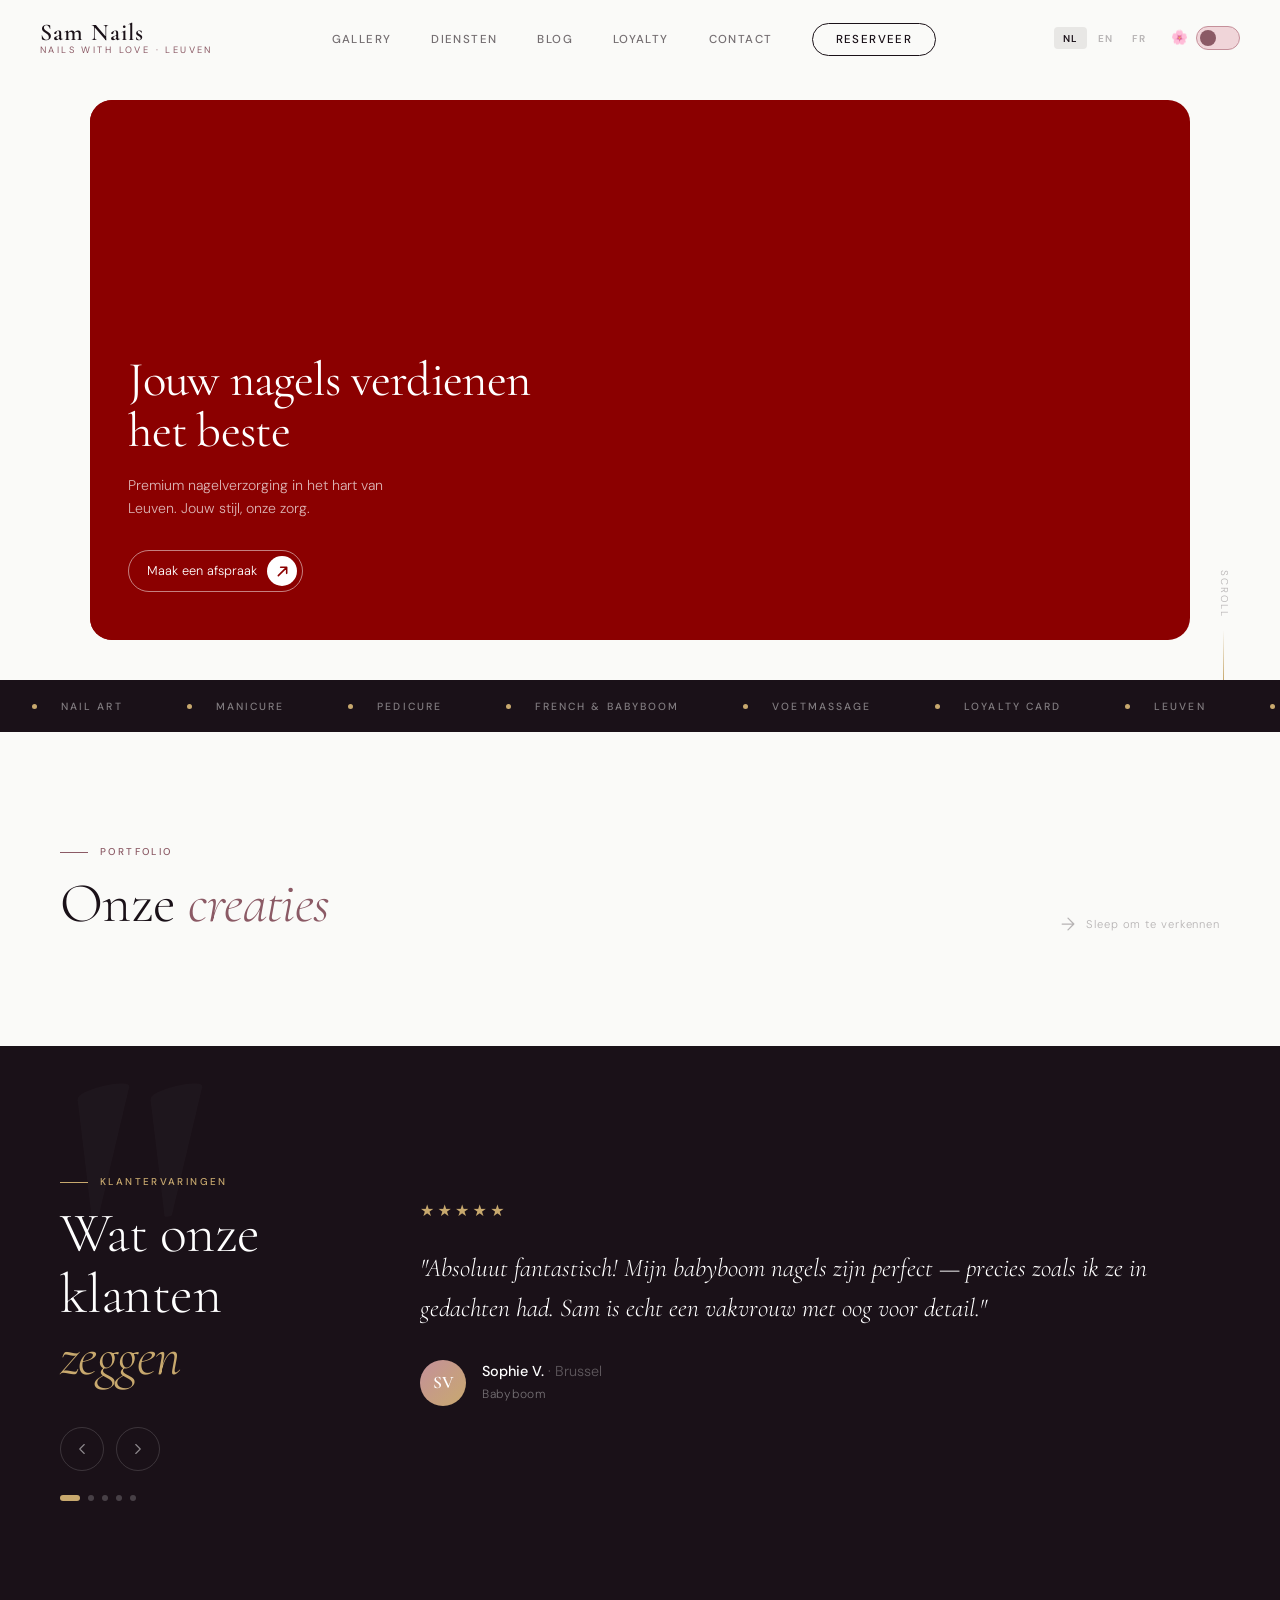
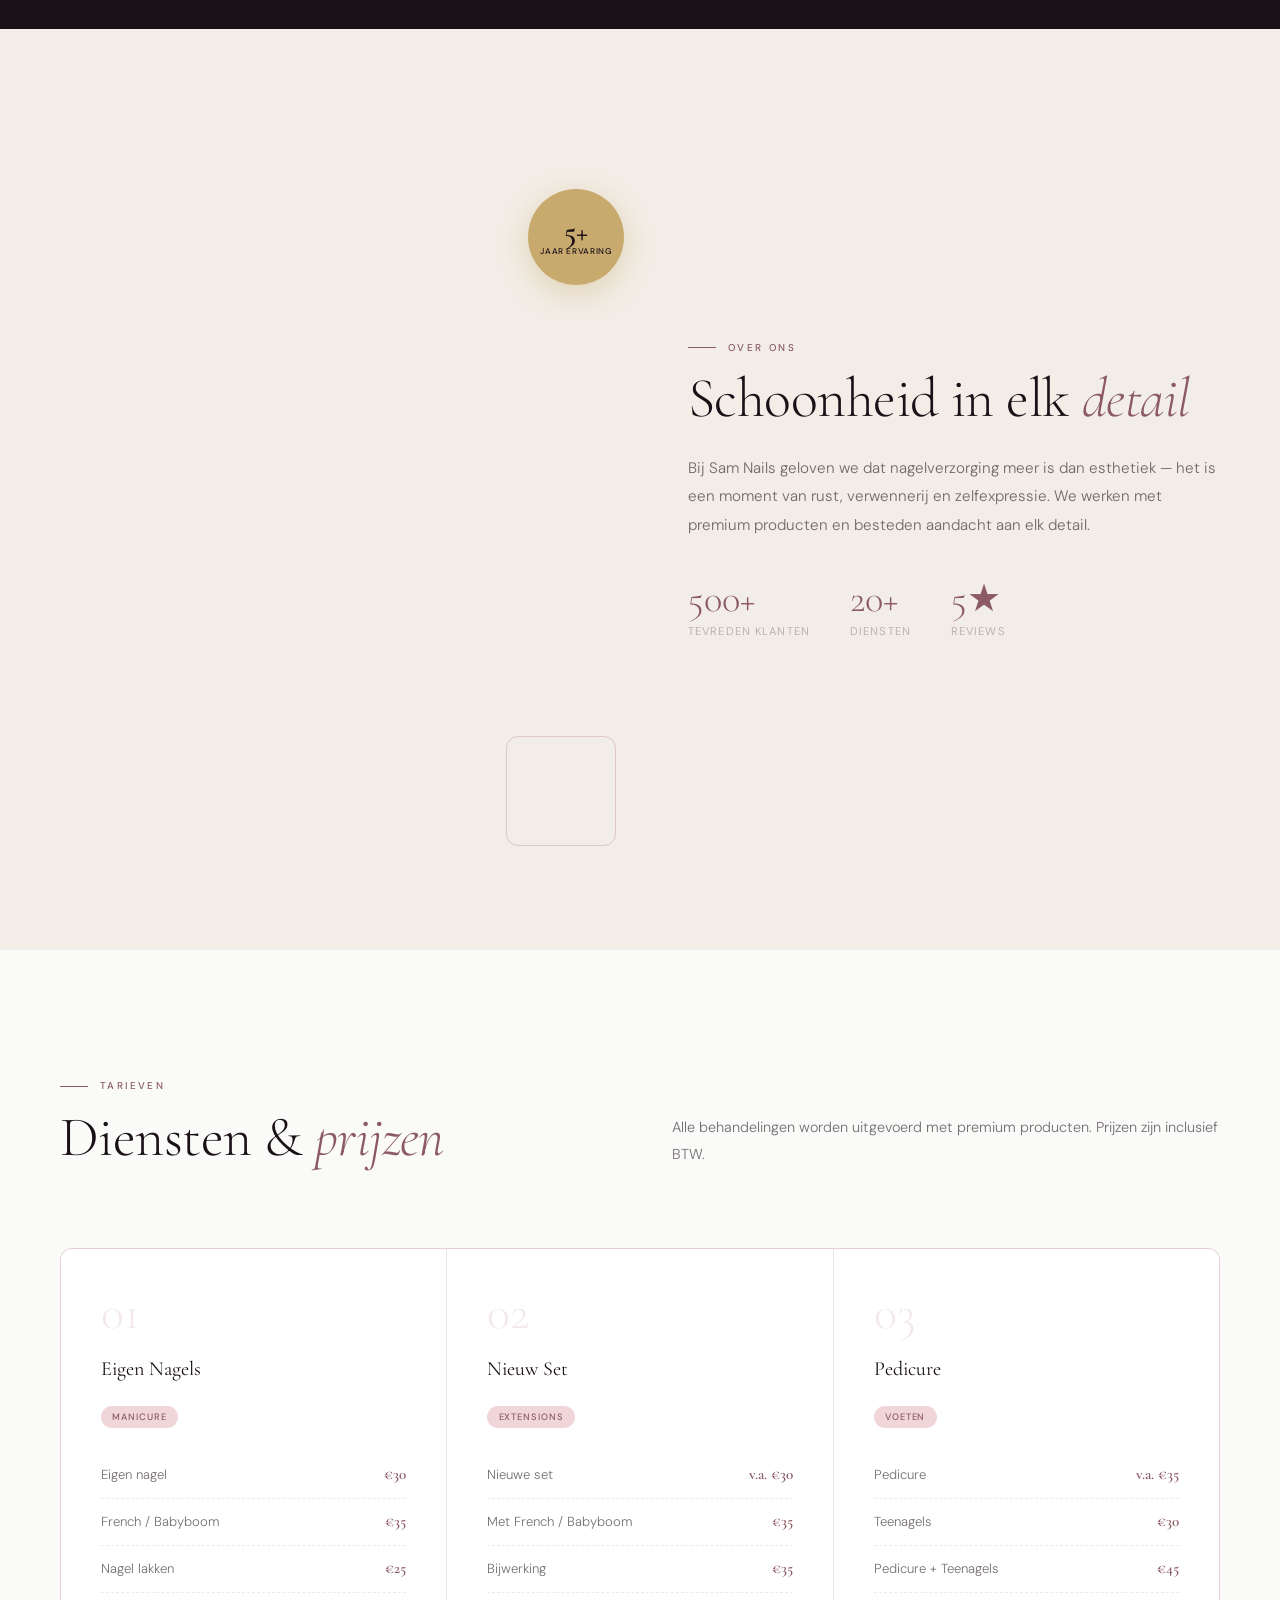
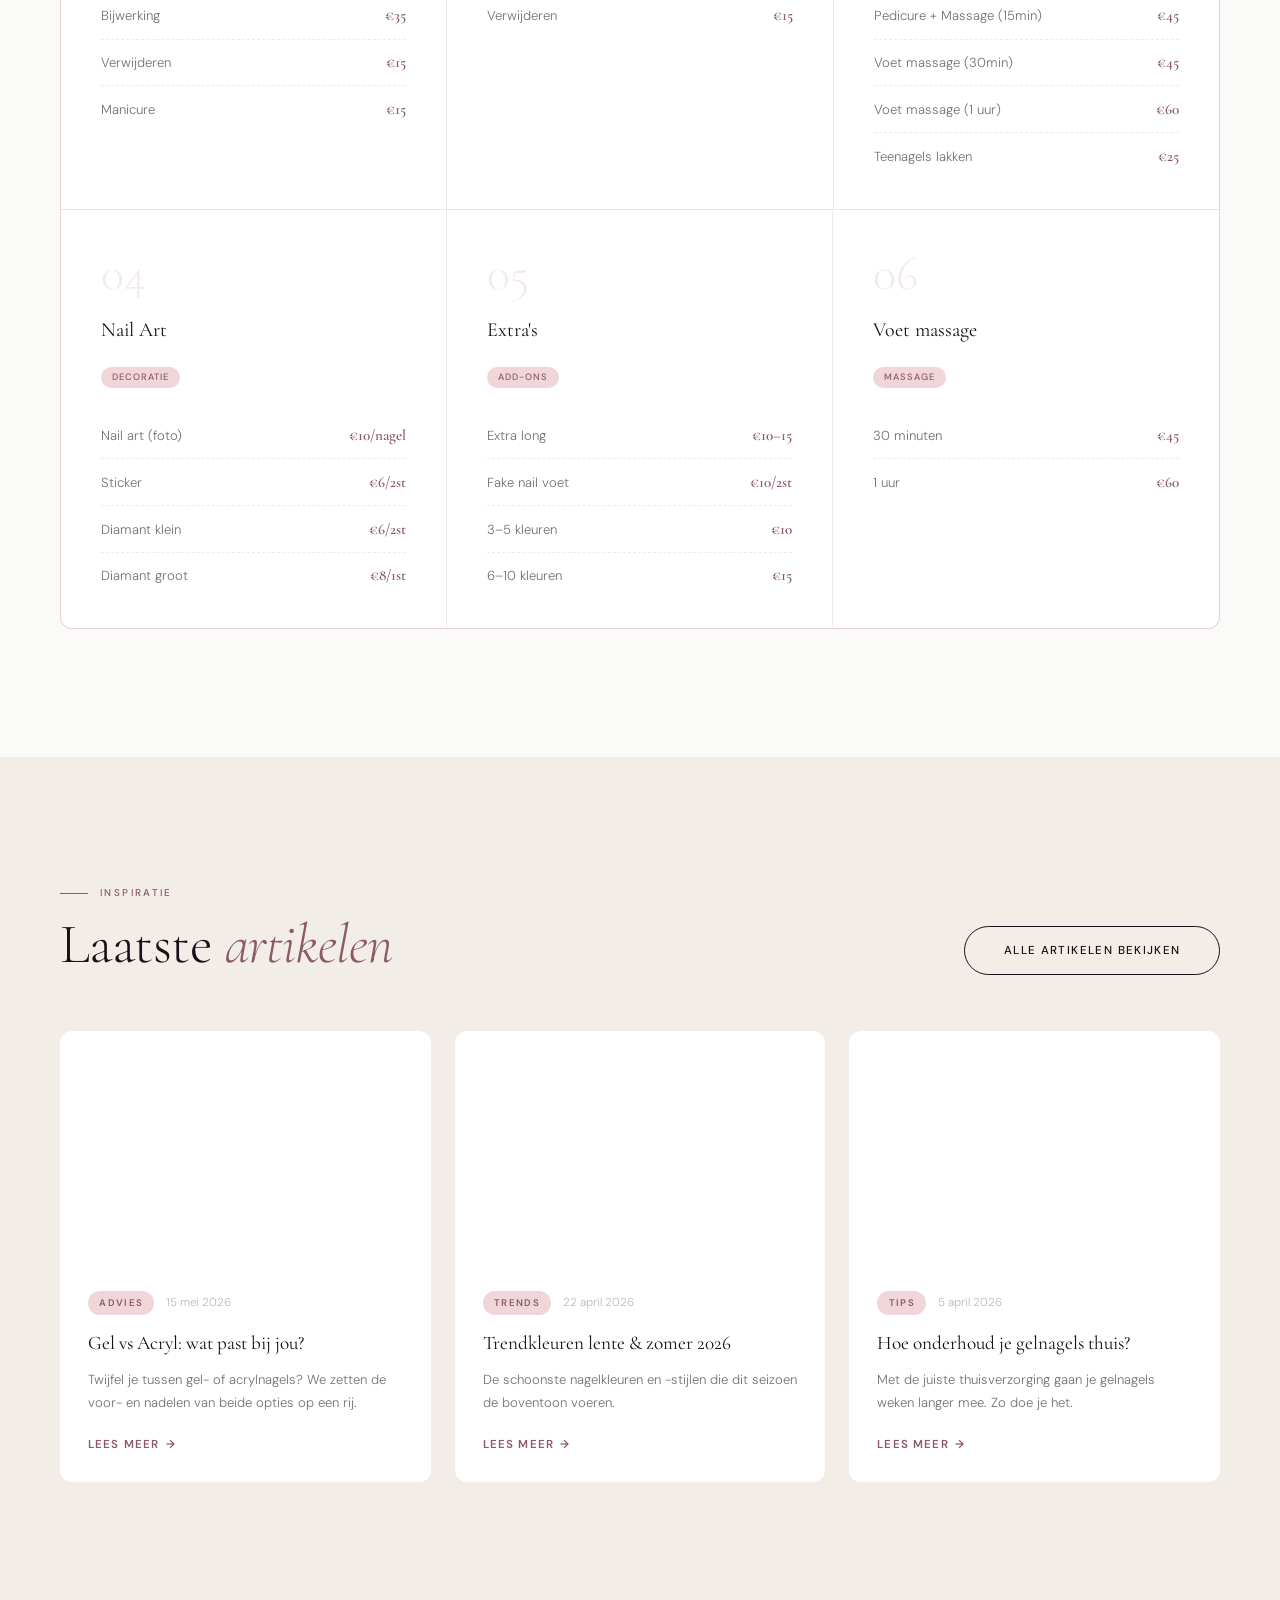
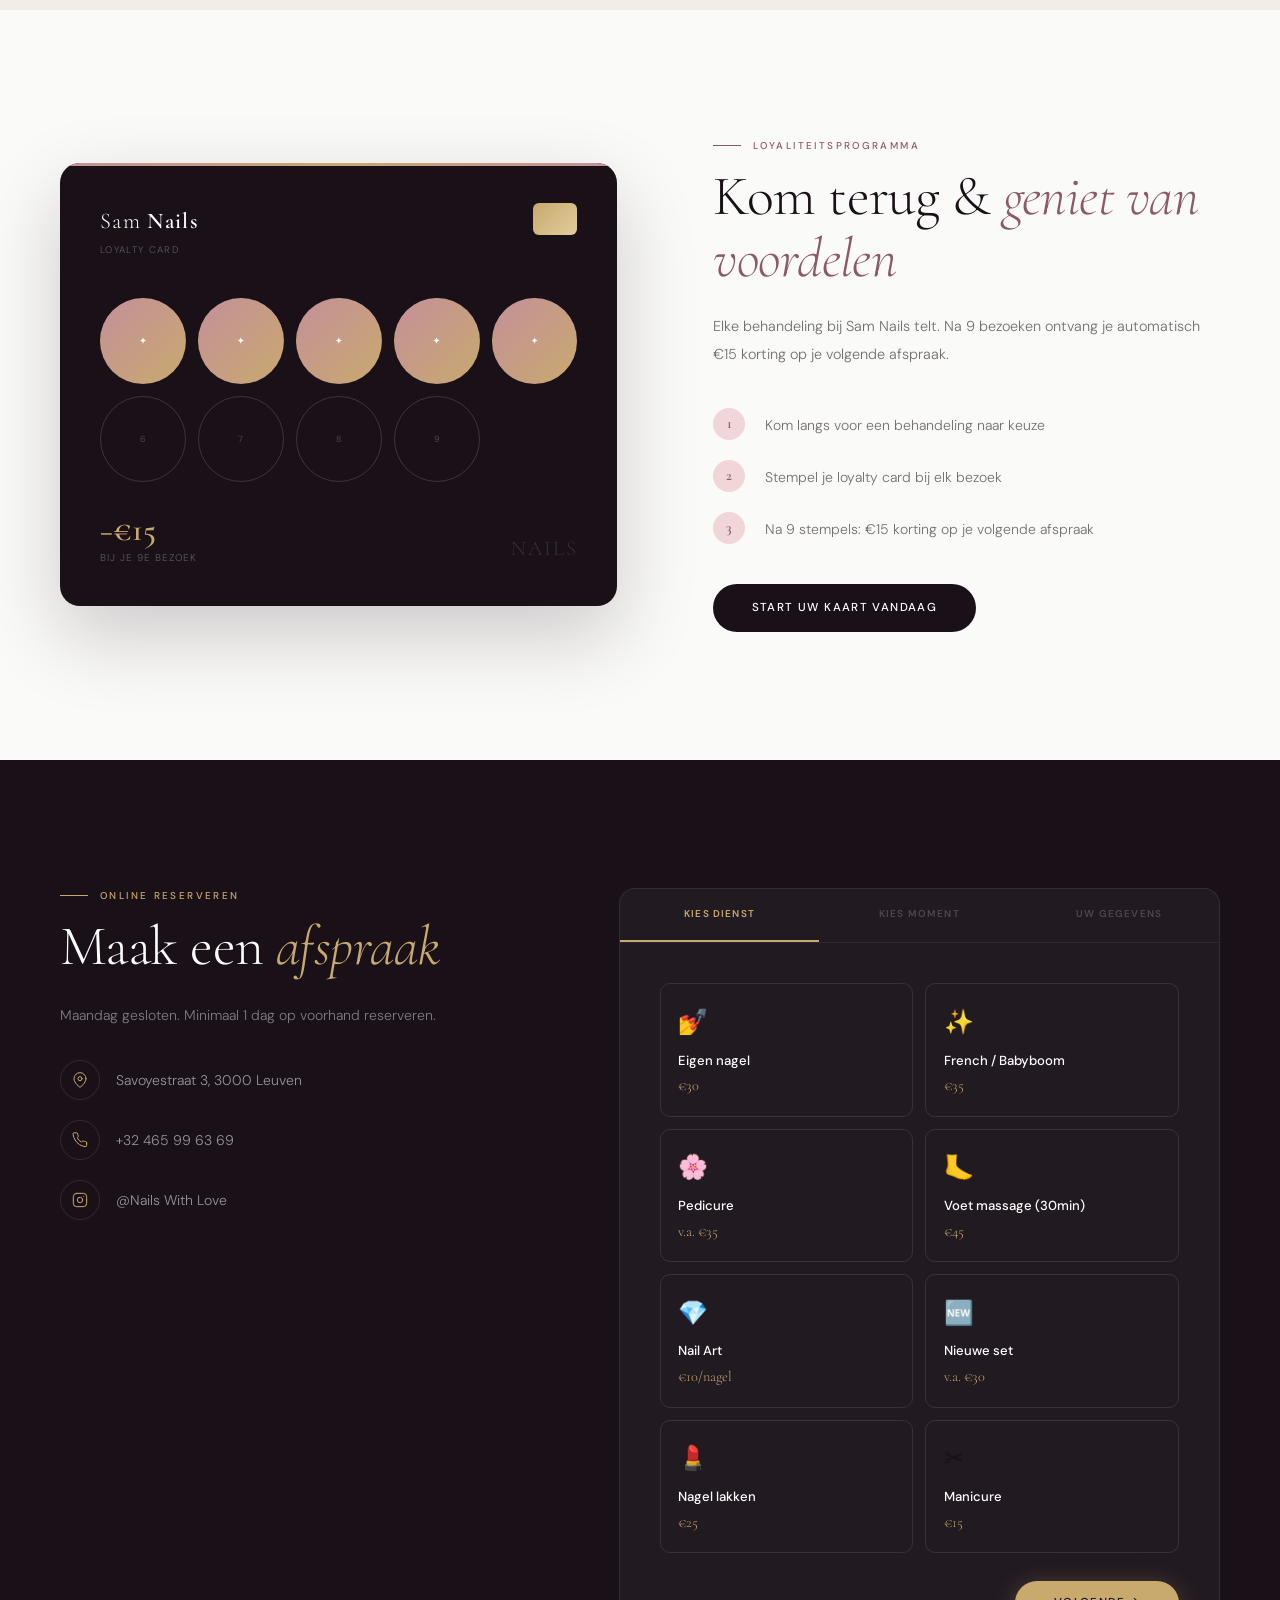
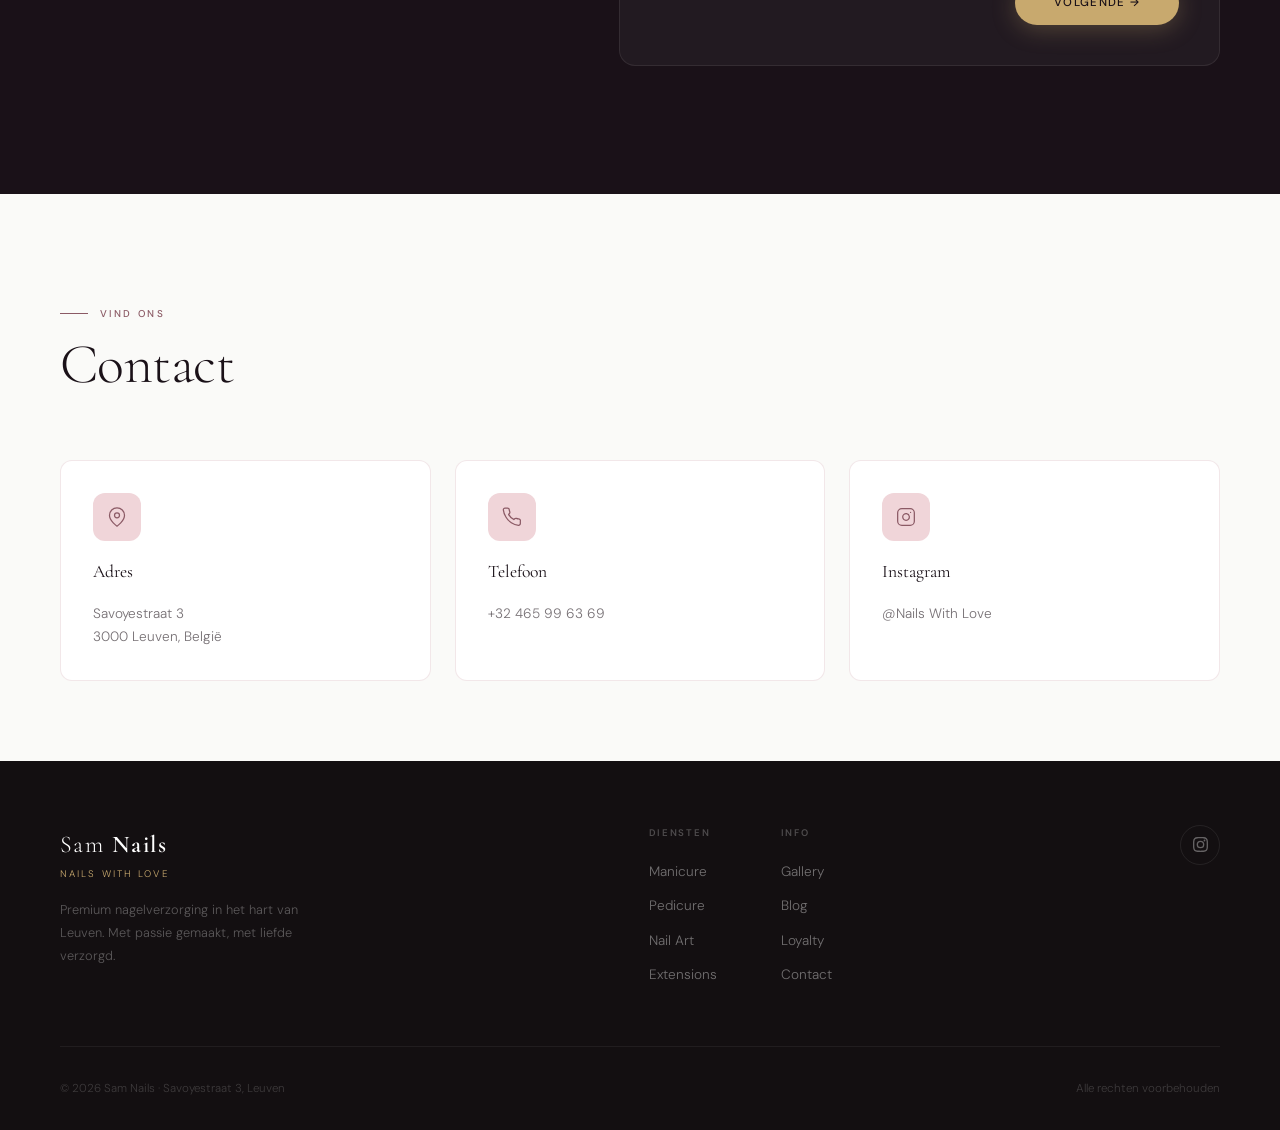
==== commit 6773bd7f: "Replace hero with dark-red card design, adapt all texts to Sam Nails - New .hero-card: 22px border-r" ====
--- a/index.html
+++ b/index.html
@@ -19,7 +19,24 @@
 </div>
 
 <!-- CURSOR -->
-<div id="cursor"><div class="cursor-dot"></div><div class="cursor-ring"></div></div>
+<div id="cursor">
+  <svg class="nail-cursor-svg" width="22" height="36" viewBox="0 0 22 36" fill="none" xmlns="http://www.w3.org/2000/svg">
+    <defs>
+      <linearGradient id="ng" x1="11" y1="2" x2="11" y2="36" gradientUnits="userSpaceOnUse">
+        <stop offset="0%" stop-color="#FADADD"/>
+        <stop offset="55%" stop-color="#C4909A"/>
+        <stop offset="100%" stop-color="#8B5A65"/>
+      </linearGradient>
+    </defs>
+    <path d="M11 2C6.5 2 3 8 3 16C3 26 6.5 34 11 34C15.5 34 19 26 19 16C19 8 15.5 2 11 2Z" fill="url(#ng)"/>
+    <path d="M7 6C6.2 9 5.8 15 6.2 21" stroke="white" stroke-width="1.5" stroke-linecap="round" opacity=".35"/>
+    <circle cx="11" cy="21" r="2.5" fill="#C8A96E" opacity=".85"/>
+    <circle cx="11" cy="21" r="1.4" fill="white" opacity=".55"/>
+    <circle cx="8" cy="26" r=".9" fill="#C8A96E" opacity=".7"/>
+    <circle cx="14" cy="26" r=".9" fill="#C8A96E" opacity=".7"/>
+    <circle cx="11" cy="29" r=".9" fill="#F0D5D9" opacity=".8"/>
+  </svg>
+</div>
 
 <!-- ============================================================
      NAV
@@ -72,26 +89,34 @@
 </div>
 
 <!-- ============================================================
-     HERO
+     HERO — dark-red card, split-screen
      ============================================================ -->
 <section class="hero" id="hero">
-  <canvas id="heroCanvas"></canvas>
-  <div class="hero-left">
-    <p class="hero-overline"><span data-i18n="hero.location">Savoyestraat 3 · Leuven, België</span></p>
-    <h1 class="hero-title">
-      <span class="line l1"><span>Sam</span></span>
-      <span class="line l2"><span>Nails</span></span>
-    </h1>
-    <p class="hero-tagline" data-i18n="hero.tagline">— Nails With Love —</p>
-    <p class="hero-sub" data-i18n="hero.sub">Professionele nagelverzorging met oog voor detail. Jouw nagels, jouw stijl.</p>
-    <div class="hero-actions">
-      <a href="#booking" class="btn btn-dark" data-i18n="hero.cta1">Maak afspraak</a>
-      <a href="#services" class="btn btn-outline" data-i18n="hero.cta2">Bekijk prijzen</a>
-    </div>
-  </div>
-  <div class="hero-right">
-    <img id="heroPhoto" alt="Sam Nails Leuven" />
-  </div>
+  <div class="hero-card">
+    <canvas id="heroCanvas"></canvas>
+
+    <!-- Left: heading + sub + pill CTA -->
+    <div class="hero-left">
+      <h1 class="hero-heading" data-i18n="hero.heading">Jouw nagels verdienen het beste</h1>
+      <p  class="hero-sub"     data-i18n="hero.sub">Professionele nagelverzorging met oog voor detail. Jouw nagels, jouw stijl.</p>
+      <a  class="hero-pill"    href="#booking">
+        <span class="hero-pill-text" data-i18n="hero.cta1">Maak een afspraak</span>
+        <span class="hero-pill-icon" aria-hidden="true">
+          <svg viewBox="0 0 14 14" fill="none" xmlns="http://www.w3.org/2000/svg">
+            <path d="M2.5 11.5L11.5 2.5M11.5 2.5H5M11.5 2.5V9"
+                  stroke="#8b0000" stroke-width="1.7"
+                  stroke-linecap="round" stroke-linejoin="round"/>
+          </svg>
+        </span>
+      </a>
+    </div>
+
+    <!-- Right: model photo (src set by initHeroPhoto()) -->
+    <div class="hero-right">
+      <img id="heroPhoto" alt="Sam Nails Leuven — nail art" />
+    </div>
+  </div>
+
   <div class="hero-scroll-hint">Scroll</div>
 </section>
 
--- a/style.css
+++ b/style.css
@@ -63,29 +63,81 @@
 .section { padding: 8rem 0; }
 
 /* ================================================================
-   CURSOR
-   ================================================================ */
-#cursor { position: fixed; top: 0; left: 0; pointer-events: none; z-index: 9999; mix-blend-mode: difference; }
-.cursor-dot {
-  position: absolute;
-  width: 8px; height: 8px;
-  background: var(--white);
+   CURSOR — nail art tırnak
+   ================================================================ */
+#cursor {
+  position: fixed; top: 0; left: 0;
+  pointer-events: none; z-index: 9999;
+  will-change: transform;
+}
+.nail-cursor-svg {
+  display: block;
+  transform: rotate(10deg);
+  transform-origin: 50% 3%;
+  filter: drop-shadow(0 3px 8px rgba(196,144,154,.55));
+  transition: transform .2s var(--ease), filter .2s;
+}
+body.c-hover .nail-cursor-svg {
+  transform: rotate(10deg) scale(1.22);
+  filter: drop-shadow(0 5px 16px rgba(196,144,154,.75));
+}
+body.c-text .nail-cursor-svg {
+  transform: rotate(10deg) scale(.8);
+  opacity: .5;
+}
+
+/* Lag glow ring (follows slowly behind cursor) */
+#cursorGlow {
+  position: fixed; top: 0; left: 0;
+  width: 28px; height: 28px;
   border-radius: 50%;
+  background: radial-gradient(circle, rgba(196,144,154,.25) 0%, transparent 70%);
+  pointer-events: none; z-index: 9997;
+  will-change: transform;
   transform: translate(-50%,-50%);
-  transition: width .3s var(--ease), height .3s var(--ease);
-}
-.cursor-ring {
-  position: absolute;
-  width: 36px; height: 36px;
-  border: 1px solid var(--white);
+  transition: opacity .3s;
+}
+
+/* Sparkle particles */
+.sparkle {
+  position: fixed;
+  pointer-events: none;
+  z-index: 9998;
+  animation: sparkleFly var(--dur,.6s) var(--ease) forwards;
+  transform-origin: center;
+}
+@keyframes sparkleFly {
+  0%   { opacity: 1;  transform: translate(0,0) scale(1) rotate(0deg); }
+  100% { opacity: 0;  transform: translate(var(--tx,0px), var(--ty,-20px)) scale(0) rotate(var(--rot,180deg)); }
+}
+
+/* Glitter trail */
+.glitter {
+  position: fixed;
   border-radius: 50%;
-  transform: translate(-50%,-50%);
-  transition: width .3s var(--ease), height .3s var(--ease), opacity .3s;
-}
-body.c-hover .cursor-dot  { width: 56px; height: 56px; }
-body.c-hover .cursor-ring { opacity: 0; }
-body.c-text  .cursor-dot  { width: 3px; height: 28px; border-radius: 2px; }
-body.c-text  .cursor-ring { opacity: 0; }
+  pointer-events: none;
+  z-index: 9996;
+  animation: glitterFade var(--dur,.5s) ease-out forwards;
+}
+@keyframes glitterFade {
+  0%   { opacity: .9; transform: scale(1) translateY(0); }
+  100% { opacity: 0;  transform: scale(.3) translateY(var(--ty, 12px)); }
+}
+
+/* Ripple on click */
+.click-ripple {
+  position: fixed;
+  border: 2px solid var(--rose);
+  border-radius: 50%;
+  pointer-events: none;
+  z-index: 9995;
+  animation: rippleOut .6s var(--ease) forwards;
+  transform: translate(-50%,-50%) scale(0);
+}
+@keyframes rippleOut {
+  0%   { opacity: .8; transform: translate(-50%,-50%) scale(0); }
+  100% { opacity: 0;  transform: translate(-50%,-50%) scale(3); }
+}
 
 /* ================================================================
    LOADER
@@ -195,68 +247,104 @@
 .mobile-lang { display: flex; gap: .75rem; margin-top: 1rem; }
 
 /* ================================================================
-   HERO
+   HERO — dark-red card, split-screen
    ================================================================ */
 .hero {
-  position: relative; height: 100dvh; min-height: 700px; overflow: hidden;
-  display: grid; grid-template-columns: 1fr 1fr;
-}
+  position: relative;
+  padding: calc(var(--nav-h) + 1.5rem) clamp(1rem, 4vw, 2.5rem) 2.5rem;
+  background: var(--bg);
+  transition: background .5s var(--ease);
+}
+
+.hero-card {
+  position: relative;
+  width: 100%; max-width: 1100px; margin: 0 auto;
+  border-radius: 22px; overflow: hidden;
+  display: grid; grid-template-columns: 44% 56%;
+  min-height: clamp(400px, 50vw, 540px);
+  background: #8b0000;
+}
+
 #heroCanvas { position: absolute; inset: 0; pointer-events: none; z-index: 1; }
 
+/* ── Left text column ── */
 .hero-left {
   position: relative; z-index: 3;
   display: flex; flex-direction: column; justify-content: flex-end;
-  padding: 0 4rem 6rem clamp(2rem,6vw,6rem);
-  background: var(--bg); transition: background .5s var(--ease);
-}
+  padding: clamp(2rem, 4vw, 3rem) clamp(1.5rem, 3vw, 2.5rem);
+  background: linear-gradient(to right, #8b0000 80%, rgba(139,0,0,0) 100%);
+}
+
+/* ── Right photo column ── */
 .hero-right { position: relative; overflow: hidden; }
 .hero-right img {
   position: absolute; inset: 0; width: 100%; height: 100%;
-  object-fit: cover; object-position: center top;
-  transform: scale(1.12) translateX(40px);
+  object-fit: cover; object-position: 35% top;
   opacity: 0;
-  animation: heroReveal 1.6s var(--ease) 1.5s forwards;
-}
-.hero-right::before {
-  content: ''; position: absolute; inset: 0; z-index: 1;
-  background: linear-gradient(to right, var(--bg) 0%, transparent 30%);
-  transition: background .5s;
-}
-@keyframes heroReveal { to { transform: scale(1) translateX(0); opacity: 1; } }
-
-.hero-overline {
-  font-size: .65rem; font-weight: 500; letter-spacing: .28em; text-transform: uppercase;
-  color: var(--rose-d); margin-bottom: 2rem;
-  display: flex; align-items: center; gap: 1rem; overflow: hidden;
-}
-.hero-overline::before { content: ''; display: block; width: 40px; height: 1px; background: var(--rose-d); flex-shrink: 0; }
-.hero-overline span { display: inline-block; transform: translateY(130%); animation: slideUp .9s var(--ease) 1.6s forwards; }
-
-.hero-title { font-family: var(--serif); font-weight: 300; line-height: .9; letter-spacing: -.02em; margin-bottom: 1rem; overflow: hidden; }
-.hero-title .line { display: block; overflow: hidden; }
-.hero-title .line span { display: block; transform: translateY(115%); }
-.hero-title .l1 span { animation: slideUp 1s var(--ease) 1.55s forwards; font-size: clamp(5rem,10vw,9.5rem); }
-.hero-title .l2 span { animation: slideUp 1s var(--ease) 1.65s forwards; font-size: clamp(5rem,10vw,9.5rem); font-style: italic; color: var(--rose-d); }
-
-.hero-tagline {
-  font-family: var(--serif); font-style: italic; font-size: clamp(1rem,2.2vw,1.5rem);
-  font-weight: 300; color: var(--rose); letter-spacing: .12em; margin-bottom: 2rem;
-  opacity: 0; animation: fadeIn .8s var(--ease) 1.85s forwards;
-}
+  animation: heroReveal 1.4s var(--ease) 1.2s forwards;
+}
+.hero-right::after {
+  content: ''; position: absolute; inset: 0; z-index: 1; pointer-events: none;
+  background: linear-gradient(to right, rgba(139,0,0,.72) 0%, rgba(139,0,0,.08) 32%, transparent 58%);
+}
+@keyframes heroReveal { to { opacity: 1; } }
+
+/* ── Typography ── */
+.hero-heading {
+  font-family: var(--serif);
+  font-size: clamp(1.9rem, 3.8vw, 3.1rem);
+  font-weight: 400; line-height: 1.04; letter-spacing: -.015em;
+  color: #fff; margin-bottom: clamp(.75rem, 1.8vw, 1.1rem);
+  opacity: 0; animation: fadeIn .8s var(--ease) 1.6s forwards;
+}
+
 .hero-sub {
-  font-size: .9rem; color: var(--ink-60); max-width: 300px; line-height: 1.85;
-  margin-bottom: 2.5rem; opacity: 0; animation: fadeIn .8s var(--ease) 2s forwards;
-}
-.hero-actions { display: flex; gap: 1rem; align-items: center; flex-wrap: wrap; opacity: 0; animation: fadeIn .8s var(--ease) 2.15s forwards; }
+  font-size: clamp(.76rem, 1.1vw, .88rem); font-weight: 300;
+  color: rgba(255,255,255,.7); line-height: 1.65; max-width: 270px;
+  margin-bottom: clamp(1.25rem, 2.5vw, 1.85rem);
+  opacity: 0; animation: fadeIn .8s var(--ease) 1.8s forwards;
+}
+
+/* ── Pill CTA button ── */
+.hero-pill {
+  display: inline-flex; align-items: center;
+  border: 1px solid rgba(255,255,255,.5); border-radius: 999px;
+  padding: 5px 5px 5px 18px;
+  cursor: pointer; background: transparent; text-decoration: none;
+  width: fit-content;
+  transition: border-color .22s var(--ease), background .22s var(--ease);
+  opacity: 0; animation: fadeIn .8s var(--ease) 2s forwards;
+}
+.hero-pill:hover { border-color: rgba(255,255,255,.88); background: rgba(255,255,255,.06); }
+.hero-pill:hover .hero-pill-icon { transform: scale(1.1); }
+
+.hero-pill-text {
+  font-family: var(--sans);
+  font-size: clamp(.72rem, 1vw, .8rem);
+  color: #fff; white-space: nowrap; margin-right: 10px;
+}
+
+.hero-pill-icon {
+  width: 30px; height: 30px; min-width: 30px;
+  border-radius: 50%; background: #fff;
+  display: flex; align-items: center; justify-content: center;
+  transition: transform .22s var(--ease);
+}
+.hero-pill-icon svg { width: 13px; height: 13px; display: block; }
+
+/* ── Scroll hint ── */
 .hero-scroll-hint {
-  position: absolute; bottom: 2.5rem; right: 2.5rem; z-index: 3;
+  position: absolute; bottom: 0; right: clamp(2rem, 4vw, 3rem); z-index: 3;
   writing-mode: vertical-rl; font-size: .62rem; letter-spacing: .2em; text-transform: uppercase;
   color: var(--ink-30); display: flex; align-items: center; gap: .75rem;
-  opacity: 0; animation: fadeIn 1s var(--ease) 2.5s forwards;
-}
-.hero-scroll-hint::after { content: ''; display: block; width: 1px; height: 60px; background: linear-gradient(to bottom,transparent,var(--gold)); }
-
-/* Hero letter-by-letter wrapper */
+  opacity: 0; animation: fadeIn 1s var(--ease) 2.4s forwards;
+}
+.hero-scroll-hint::after {
+  content: ''; display: block; width: 1px; height: 50px;
+  background: linear-gradient(to bottom, transparent, var(--gold));
+}
+
+/* Hero letter-by-letter wrapper (kept for other uses) */
 .char { display: inline-block; }
 
 /* ================================================================
@@ -581,9 +669,7 @@
    RESPONSIVE
    ================================================================ */
 @media (max-width: 1100px) {
-  .hero { grid-template-columns: 1fr; }
-  .hero-right { display: none; }
-  .hero-left { justify-content: flex-end; min-height: 100dvh; padding: 0 2rem 6rem; }
+  .hero-card { grid-template-columns: 48% 52%; min-height: clamp(360px, 45vw, 480px); }
   .about-inner { grid-template-columns: 1fr; gap: 3rem; }
   .about-img-wrap { max-width: 400px; }
   .services-header { grid-template-columns: 1fr; gap: 1.5rem; }
@@ -606,6 +692,26 @@
   .footer-top { flex-direction: column; }
   .service-pick-grid { grid-template-columns: 1fr; }
 }
+@media (max-width: 640px) {
+  .hero { padding: calc(var(--nav-h) + .75rem) .75rem 1.5rem; }
+  .hero-card {
+    grid-template-columns: 1fr;
+    grid-template-rows: 200px auto;
+    min-height: auto; border-radius: 16px;
+  }
+  .hero-right { grid-row: 1; }
+  .hero-right img { object-position: center 18%; }
+  .hero-right::after {
+    background: linear-gradient(to bottom, transparent 40%, rgba(139,0,0,.85) 100%);
+  }
+  .hero-left {
+    grid-row: 2;
+    background: #8b0000;
+    padding: 1.5rem 1.5rem 2rem;
+  }
+  .hero-sub { max-width: 100%; }
+  .hero-scroll-hint { display: none; }
+}
 @media (max-width: 600px) {
   .blog-grid, .blog-listing-grid { grid-template-columns: 1fr; }
   .about-stats { gap: 1.5rem; }
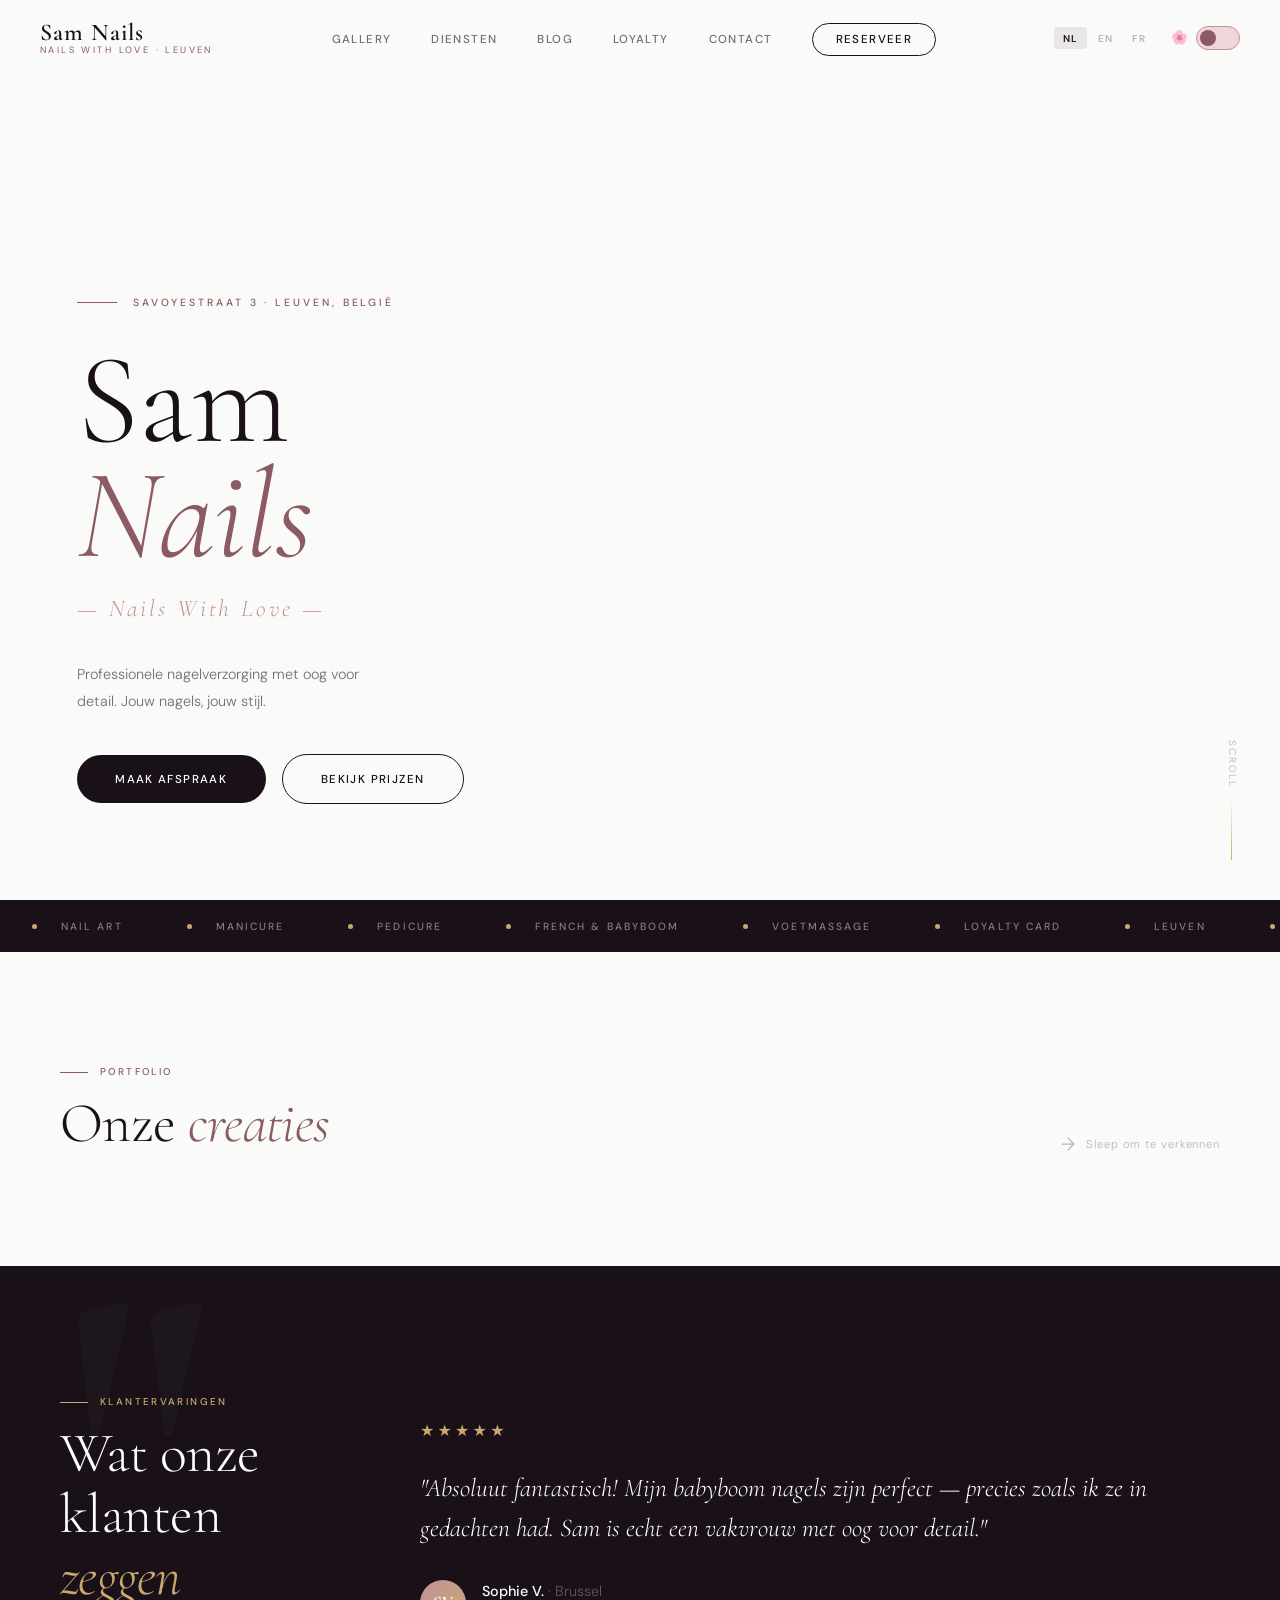
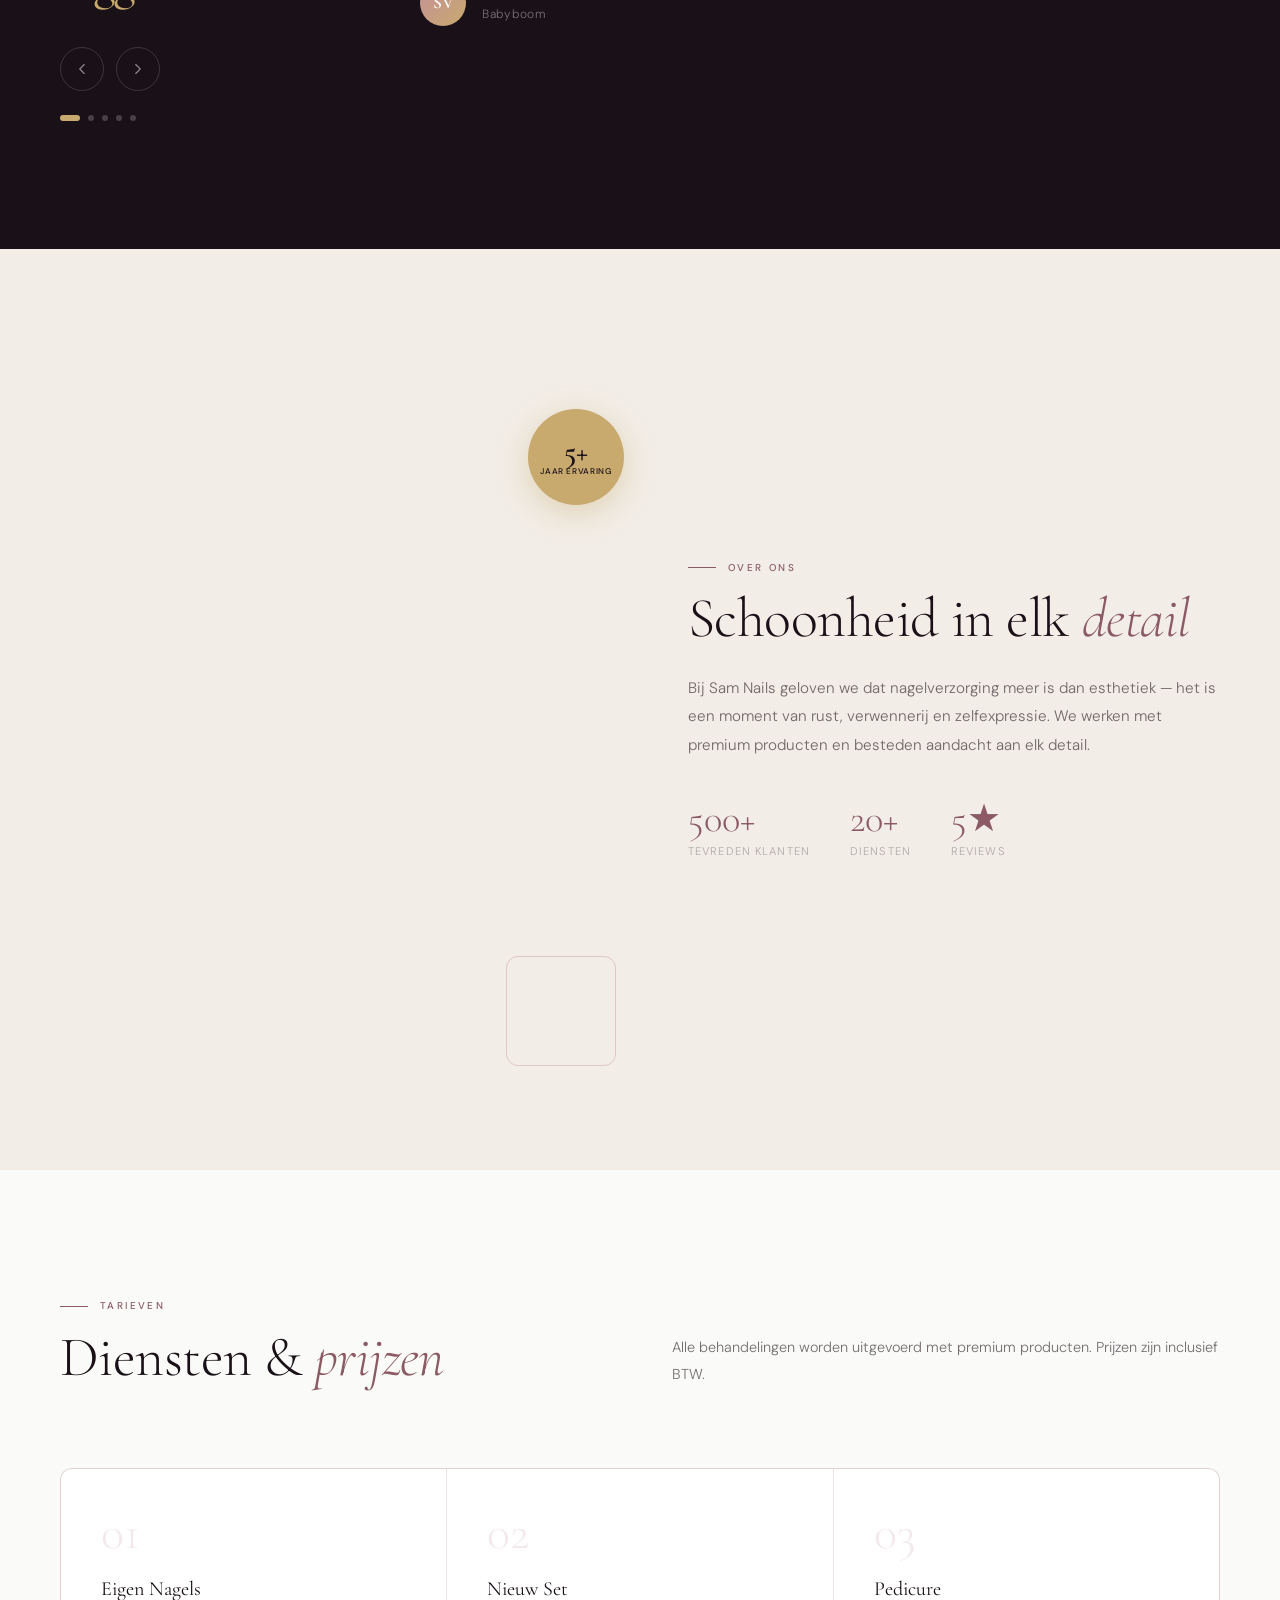
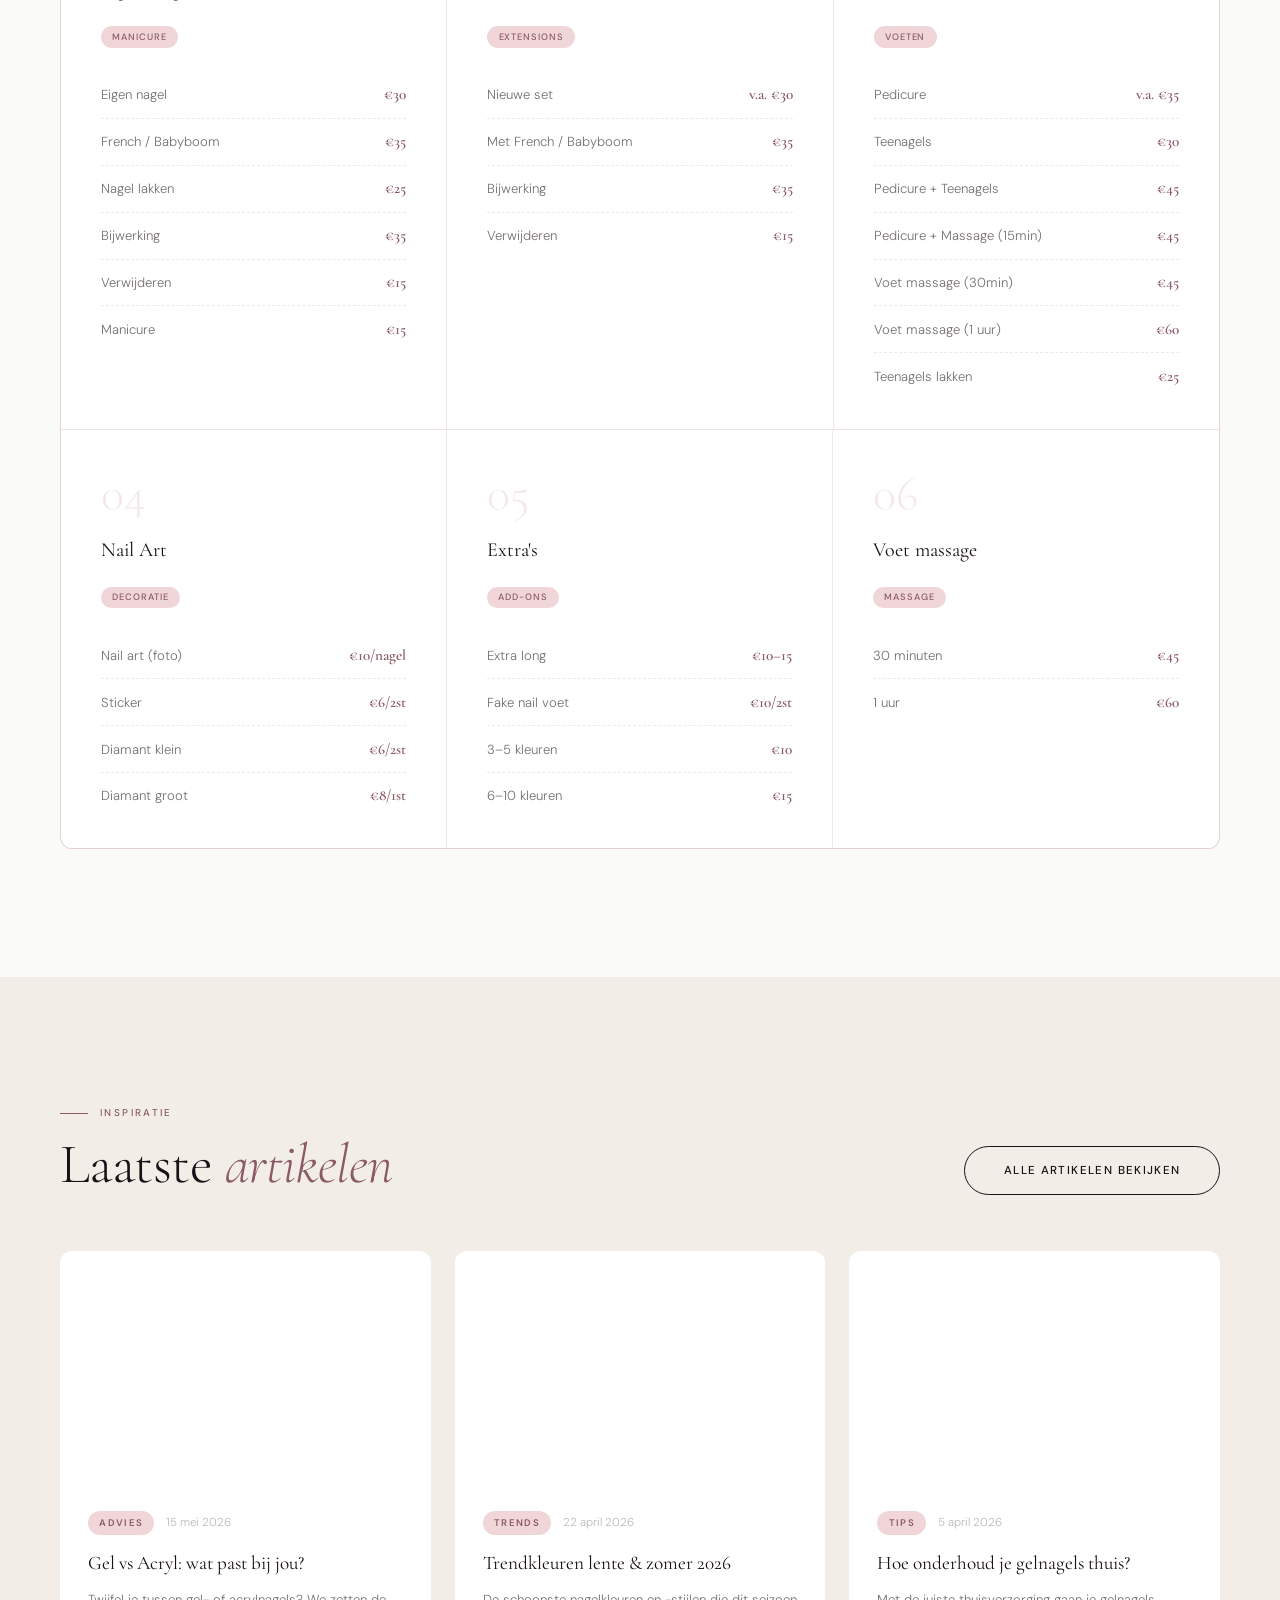
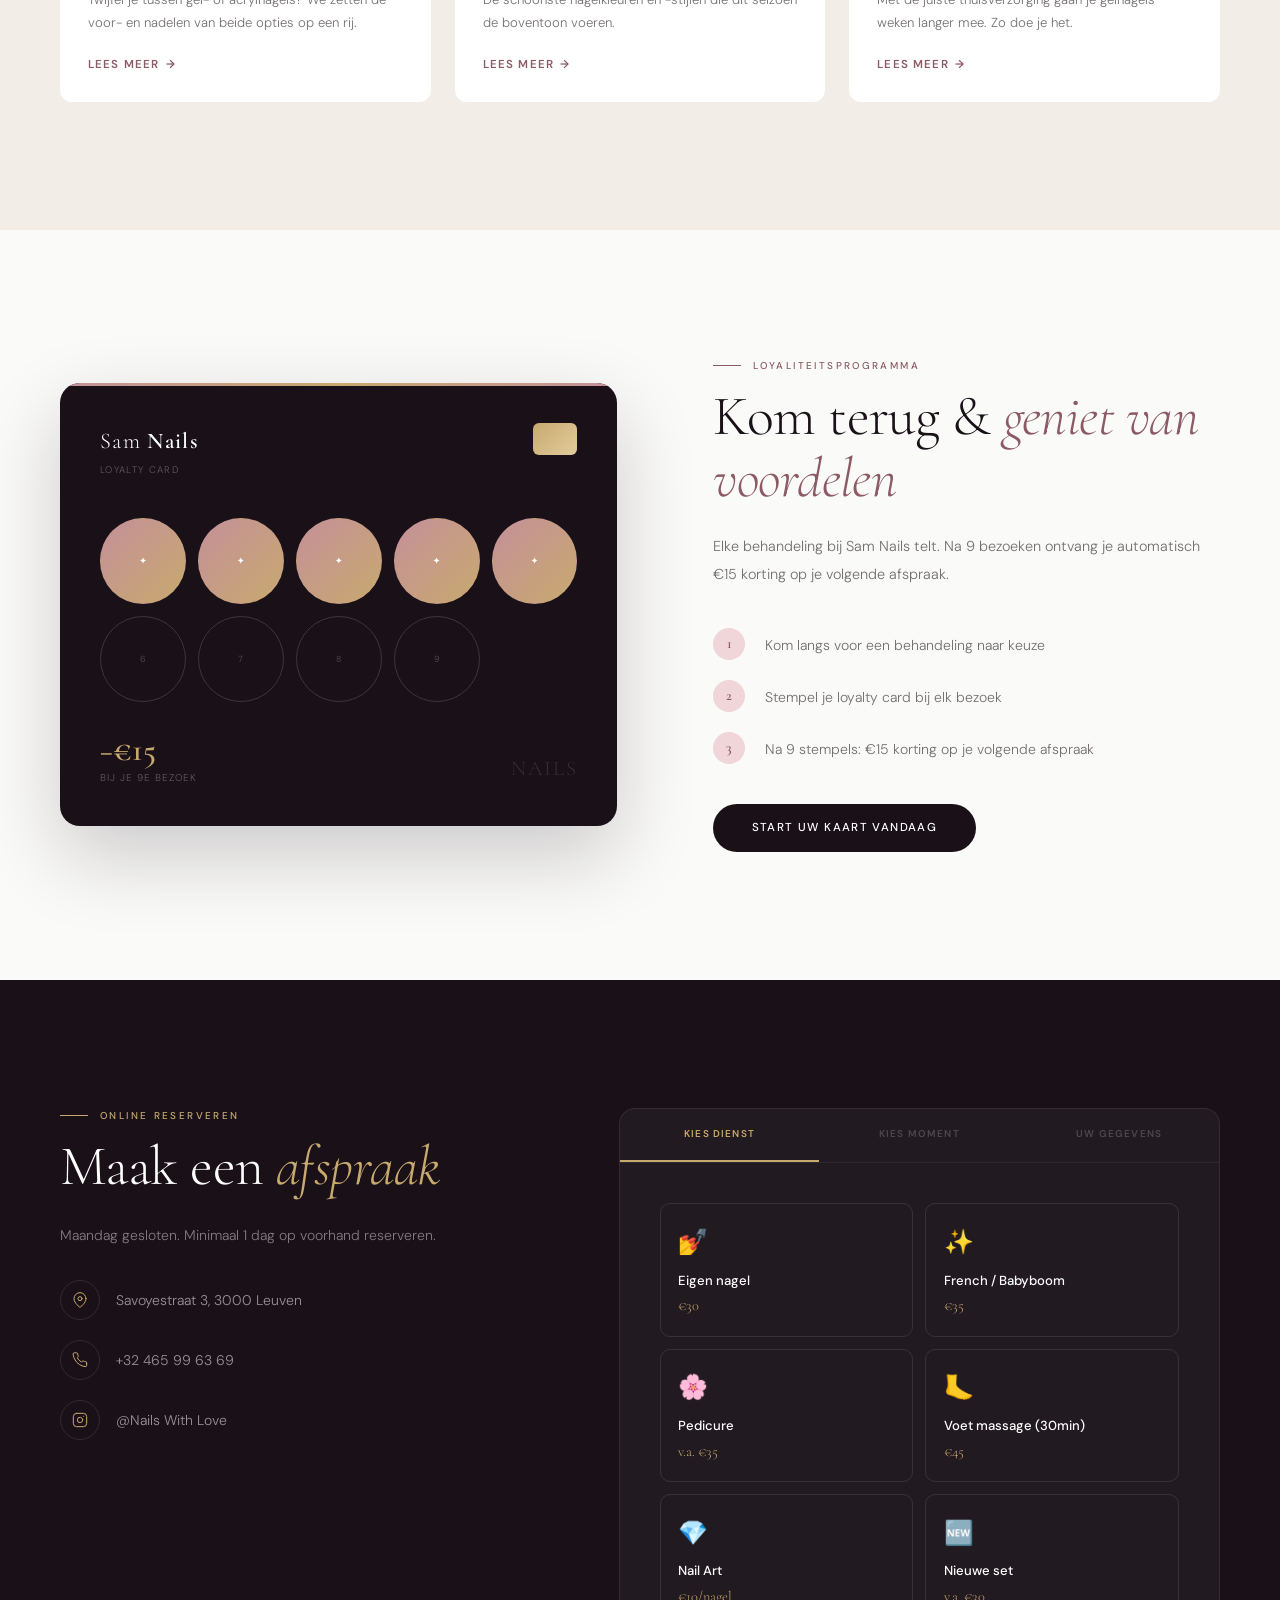
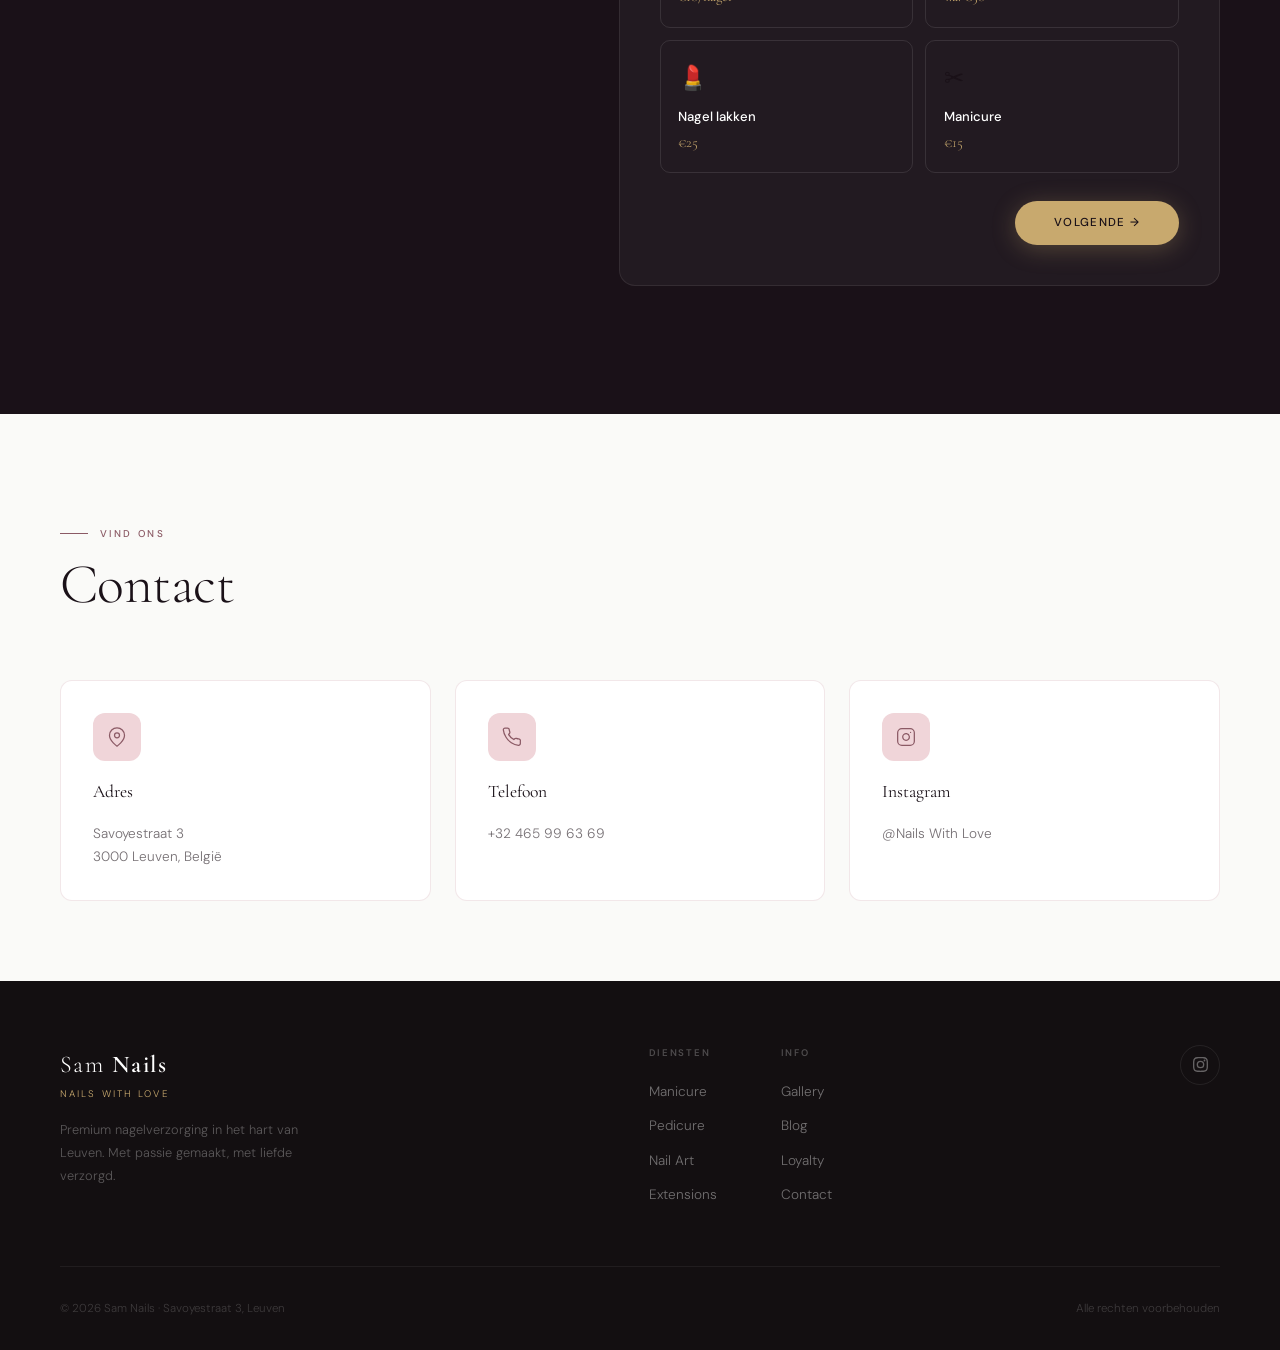
==== commit 2a6d19bb: "Revert hero to original Sam/Nails full-viewport animated design Co-Authored-By: Claude Sonnet 4.6 <n" ====
--- a/index.html
+++ b/index.html
@@ -89,34 +89,26 @@
 </div>
 
 <!-- ============================================================
-     HERO — dark-red card, split-screen
+     HERO
      ============================================================ -->
 <section class="hero" id="hero">
-  <div class="hero-card">
-    <canvas id="heroCanvas"></canvas>
-
-    <!-- Left: heading + sub + pill CTA -->
-    <div class="hero-left">
-      <h1 class="hero-heading" data-i18n="hero.heading">Jouw nagels verdienen het beste</h1>
-      <p  class="hero-sub"     data-i18n="hero.sub">Professionele nagelverzorging met oog voor detail. Jouw nagels, jouw stijl.</p>
-      <a  class="hero-pill"    href="#booking">
-        <span class="hero-pill-text" data-i18n="hero.cta1">Maak een afspraak</span>
-        <span class="hero-pill-icon" aria-hidden="true">
-          <svg viewBox="0 0 14 14" fill="none" xmlns="http://www.w3.org/2000/svg">
-            <path d="M2.5 11.5L11.5 2.5M11.5 2.5H5M11.5 2.5V9"
-                  stroke="#8b0000" stroke-width="1.7"
-                  stroke-linecap="round" stroke-linejoin="round"/>
-          </svg>
-        </span>
-      </a>
-    </div>
-
-    <!-- Right: model photo (src set by initHeroPhoto()) -->
-    <div class="hero-right">
-      <img id="heroPhoto" alt="Sam Nails Leuven — nail art" />
-    </div>
-  </div>
-
+  <canvas id="heroCanvas"></canvas>
+  <div class="hero-left">
+    <p class="hero-overline"><span data-i18n="hero.location">Savoyestraat 3 · Leuven, België</span></p>
+    <h1 class="hero-title">
+      <span class="line l1"><span>Sam</span></span>
+      <span class="line l2"><span>Nails</span></span>
+    </h1>
+    <p class="hero-tagline" data-i18n="hero.tagline">— Nails With Love —</p>
+    <p class="hero-sub" data-i18n="hero.sub">Professionele nagelverzorging met oog voor detail. Jouw nagels, jouw stijl.</p>
+    <div class="hero-actions">
+      <a href="#booking" class="btn btn-dark" data-i18n="hero.cta1">Maak afspraak</a>
+      <a href="#services" class="btn btn-outline" data-i18n="hero.cta2">Bekijk prijzen</a>
+    </div>
+  </div>
+  <div class="hero-right">
+    <img id="heroPhoto" alt="Sam Nails Leuven" />
+  </div>
   <div class="hero-scroll-hint">Scroll</div>
 </section>
 
--- a/style.css
+++ b/style.css
@@ -247,104 +247,68 @@
 .mobile-lang { display: flex; gap: .75rem; margin-top: 1rem; }
 
 /* ================================================================
-   HERO — dark-red card, split-screen
+   HERO
    ================================================================ */
 .hero {
-  position: relative;
-  padding: calc(var(--nav-h) + 1.5rem) clamp(1rem, 4vw, 2.5rem) 2.5rem;
-  background: var(--bg);
-  transition: background .5s var(--ease);
-}
-
-.hero-card {
-  position: relative;
-  width: 100%; max-width: 1100px; margin: 0 auto;
-  border-radius: 22px; overflow: hidden;
-  display: grid; grid-template-columns: 44% 56%;
-  min-height: clamp(400px, 50vw, 540px);
-  background: #8b0000;
-}
-
+  position: relative; height: 100dvh; min-height: 700px; overflow: hidden;
+  display: grid; grid-template-columns: 1fr 1fr;
+}
 #heroCanvas { position: absolute; inset: 0; pointer-events: none; z-index: 1; }
 
-/* ── Left text column ── */
 .hero-left {
   position: relative; z-index: 3;
   display: flex; flex-direction: column; justify-content: flex-end;
-  padding: clamp(2rem, 4vw, 3rem) clamp(1.5rem, 3vw, 2.5rem);
-  background: linear-gradient(to right, #8b0000 80%, rgba(139,0,0,0) 100%);
-}
-
-/* ── Right photo column ── */
+  padding: 0 4rem 6rem clamp(2rem,6vw,6rem);
+  background: var(--bg); transition: background .5s var(--ease);
+}
 .hero-right { position: relative; overflow: hidden; }
 .hero-right img {
   position: absolute; inset: 0; width: 100%; height: 100%;
-  object-fit: cover; object-position: 35% top;
+  object-fit: cover; object-position: center top;
+  transform: scale(1.12) translateX(40px);
   opacity: 0;
-  animation: heroReveal 1.4s var(--ease) 1.2s forwards;
-}
-.hero-right::after {
-  content: ''; position: absolute; inset: 0; z-index: 1; pointer-events: none;
-  background: linear-gradient(to right, rgba(139,0,0,.72) 0%, rgba(139,0,0,.08) 32%, transparent 58%);
-}
-@keyframes heroReveal { to { opacity: 1; } }
-
-/* ── Typography ── */
-.hero-heading {
-  font-family: var(--serif);
-  font-size: clamp(1.9rem, 3.8vw, 3.1rem);
-  font-weight: 400; line-height: 1.04; letter-spacing: -.015em;
-  color: #fff; margin-bottom: clamp(.75rem, 1.8vw, 1.1rem);
-  opacity: 0; animation: fadeIn .8s var(--ease) 1.6s forwards;
-}
-
+  animation: heroReveal 1.6s var(--ease) 1.5s forwards;
+}
+.hero-right::before {
+  content: ''; position: absolute; inset: 0; z-index: 1;
+  background: linear-gradient(to right, var(--bg) 0%, transparent 30%);
+  transition: background .5s;
+}
+@keyframes heroReveal { to { transform: scale(1) translateX(0); opacity: 1; } }
+
+.hero-overline {
+  font-size: .65rem; font-weight: 500; letter-spacing: .28em; text-transform: uppercase;
+  color: var(--rose-d); margin-bottom: 2rem;
+  display: flex; align-items: center; gap: 1rem; overflow: hidden;
+}
+.hero-overline::before { content: ''; display: block; width: 40px; height: 1px; background: var(--rose-d); flex-shrink: 0; }
+.hero-overline span { display: inline-block; transform: translateY(130%); animation: slideUp .9s var(--ease) 1.6s forwards; }
+
+.hero-title { font-family: var(--serif); font-weight: 300; line-height: .9; letter-spacing: -.02em; margin-bottom: 1rem; overflow: hidden; }
+.hero-title .line { display: block; overflow: hidden; }
+.hero-title .line span { display: block; transform: translateY(115%); }
+.hero-title .l1 span { animation: slideUp 1s var(--ease) 1.55s forwards; font-size: clamp(5rem,10vw,9.5rem); }
+.hero-title .l2 span { animation: slideUp 1s var(--ease) 1.65s forwards; font-size: clamp(5rem,10vw,9.5rem); font-style: italic; color: var(--rose-d); }
+
+.hero-tagline {
+  font-family: var(--serif); font-style: italic; font-size: clamp(1rem,2.2vw,1.5rem);
+  font-weight: 300; color: var(--rose); letter-spacing: .12em; margin-bottom: 2rem;
+  opacity: 0; animation: fadeIn .8s var(--ease) 1.85s forwards;
+}
 .hero-sub {
-  font-size: clamp(.76rem, 1.1vw, .88rem); font-weight: 300;
-  color: rgba(255,255,255,.7); line-height: 1.65; max-width: 270px;
-  margin-bottom: clamp(1.25rem, 2.5vw, 1.85rem);
-  opacity: 0; animation: fadeIn .8s var(--ease) 1.8s forwards;
-}
-
-/* ── Pill CTA button ── */
-.hero-pill {
-  display: inline-flex; align-items: center;
-  border: 1px solid rgba(255,255,255,.5); border-radius: 999px;
-  padding: 5px 5px 5px 18px;
-  cursor: pointer; background: transparent; text-decoration: none;
-  width: fit-content;
-  transition: border-color .22s var(--ease), background .22s var(--ease);
-  opacity: 0; animation: fadeIn .8s var(--ease) 2s forwards;
-}
-.hero-pill:hover { border-color: rgba(255,255,255,.88); background: rgba(255,255,255,.06); }
-.hero-pill:hover .hero-pill-icon { transform: scale(1.1); }
-
-.hero-pill-text {
-  font-family: var(--sans);
-  font-size: clamp(.72rem, 1vw, .8rem);
-  color: #fff; white-space: nowrap; margin-right: 10px;
-}
-
-.hero-pill-icon {
-  width: 30px; height: 30px; min-width: 30px;
-  border-radius: 50%; background: #fff;
-  display: flex; align-items: center; justify-content: center;
-  transition: transform .22s var(--ease);
-}
-.hero-pill-icon svg { width: 13px; height: 13px; display: block; }
-
-/* ── Scroll hint ── */
+  font-size: .9rem; color: var(--ink-60); max-width: 300px; line-height: 1.85;
+  margin-bottom: 2.5rem; opacity: 0; animation: fadeIn .8s var(--ease) 2s forwards;
+}
+.hero-actions { display: flex; gap: 1rem; align-items: center; flex-wrap: wrap; opacity: 0; animation: fadeIn .8s var(--ease) 2.15s forwards; }
 .hero-scroll-hint {
-  position: absolute; bottom: 0; right: clamp(2rem, 4vw, 3rem); z-index: 3;
+  position: absolute; bottom: 2.5rem; right: 2.5rem; z-index: 3;
   writing-mode: vertical-rl; font-size: .62rem; letter-spacing: .2em; text-transform: uppercase;
   color: var(--ink-30); display: flex; align-items: center; gap: .75rem;
-  opacity: 0; animation: fadeIn 1s var(--ease) 2.4s forwards;
-}
-.hero-scroll-hint::after {
-  content: ''; display: block; width: 1px; height: 50px;
-  background: linear-gradient(to bottom, transparent, var(--gold));
-}
-
-/* Hero letter-by-letter wrapper (kept for other uses) */
+  opacity: 0; animation: fadeIn 1s var(--ease) 2.5s forwards;
+}
+.hero-scroll-hint::after { content: ''; display: block; width: 1px; height: 60px; background: linear-gradient(to bottom,transparent,var(--gold)); }
+
+/* Hero letter-by-letter wrapper */
 .char { display: inline-block; }
 
 /* ================================================================
@@ -669,7 +633,9 @@
    RESPONSIVE
    ================================================================ */
 @media (max-width: 1100px) {
-  .hero-card { grid-template-columns: 48% 52%; min-height: clamp(360px, 45vw, 480px); }
+  .hero { grid-template-columns: 1fr; }
+  .hero-right { display: none; }
+  .hero-left { justify-content: flex-end; min-height: 100dvh; padding: 0 2rem 6rem; }
   .about-inner { grid-template-columns: 1fr; gap: 3rem; }
   .about-img-wrap { max-width: 400px; }
   .services-header { grid-template-columns: 1fr; gap: 1.5rem; }
@@ -692,26 +658,6 @@
   .footer-top { flex-direction: column; }
   .service-pick-grid { grid-template-columns: 1fr; }
 }
-@media (max-width: 640px) {
-  .hero { padding: calc(var(--nav-h) + .75rem) .75rem 1.5rem; }
-  .hero-card {
-    grid-template-columns: 1fr;
-    grid-template-rows: 200px auto;
-    min-height: auto; border-radius: 16px;
-  }
-  .hero-right { grid-row: 1; }
-  .hero-right img { object-position: center 18%; }
-  .hero-right::after {
-    background: linear-gradient(to bottom, transparent 40%, rgba(139,0,0,.85) 100%);
-  }
-  .hero-left {
-    grid-row: 2;
-    background: #8b0000;
-    padding: 1.5rem 1.5rem 2rem;
-  }
-  .hero-sub { max-width: 100%; }
-  .hero-scroll-hint { display: none; }
-}
 @media (max-width: 600px) {
   .blog-grid, .blog-listing-grid { grid-template-columns: 1fr; }
   .about-stats { gap: 1.5rem; }
